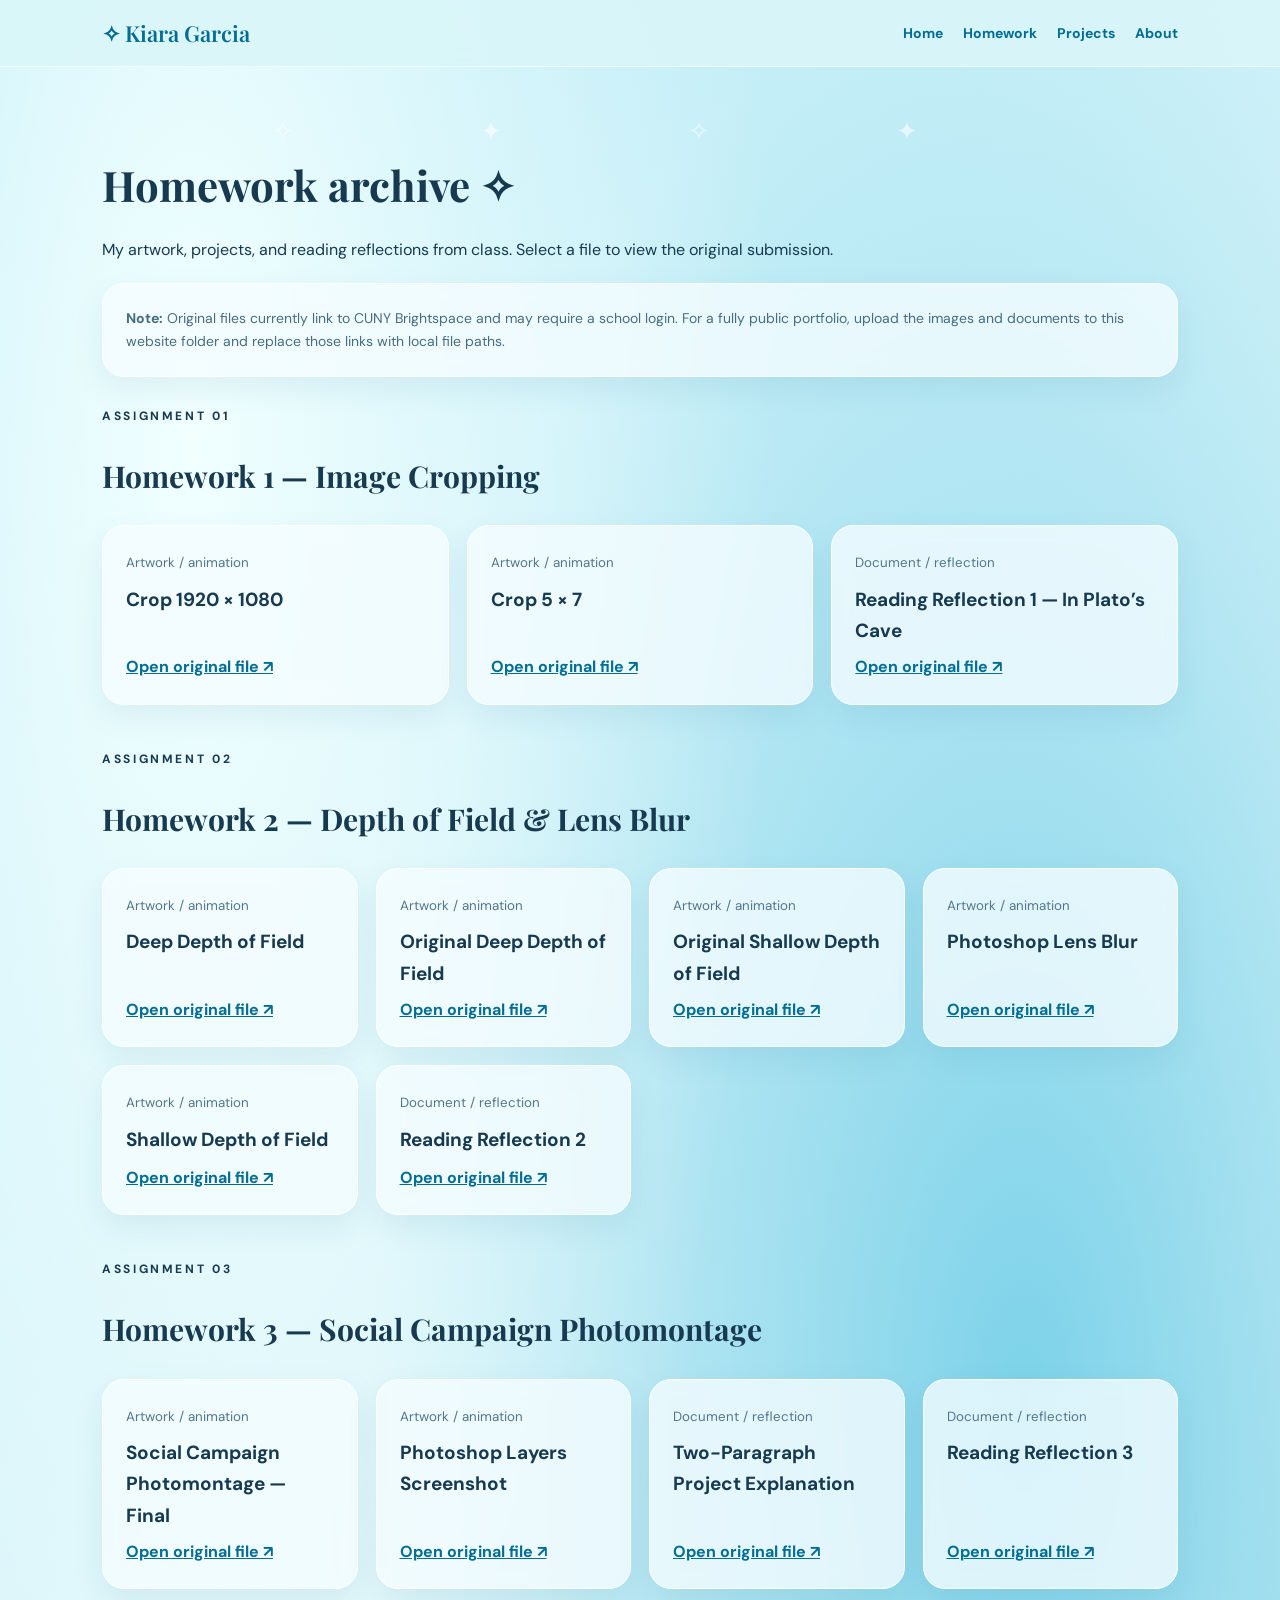
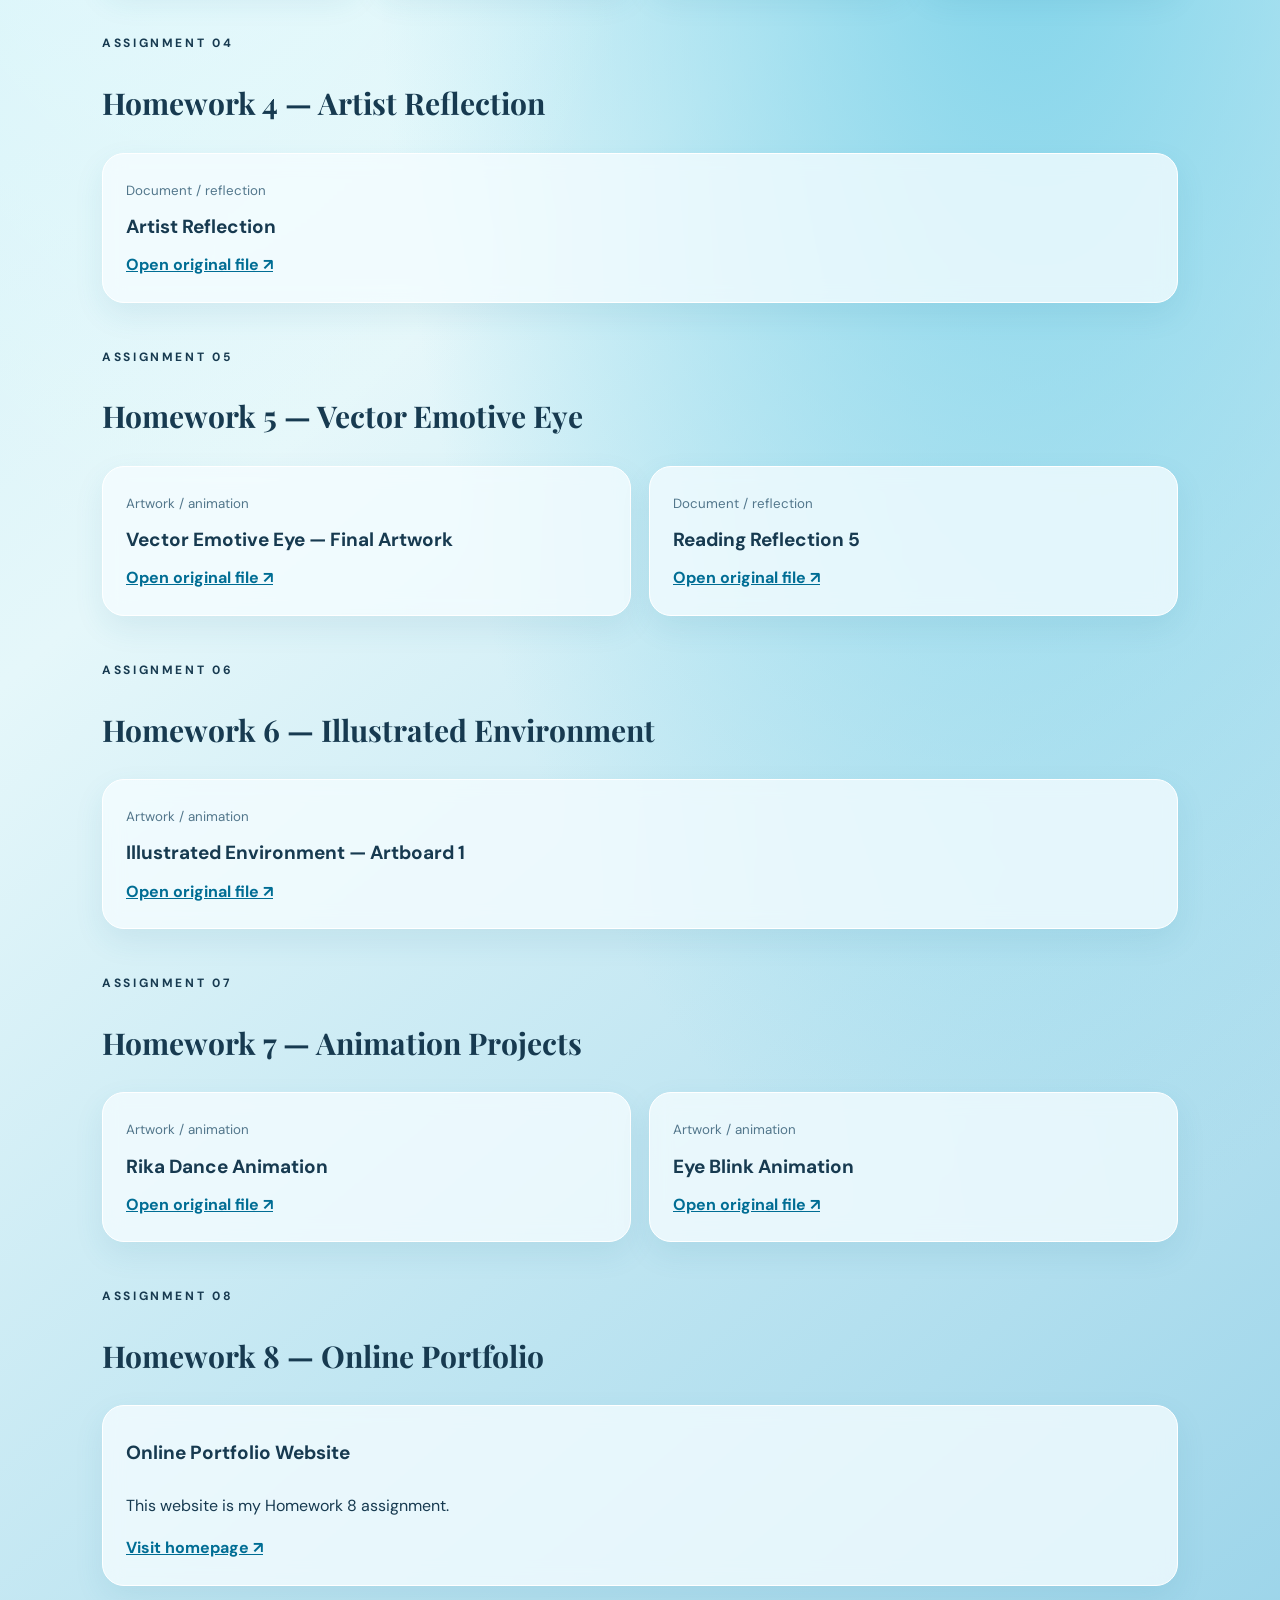
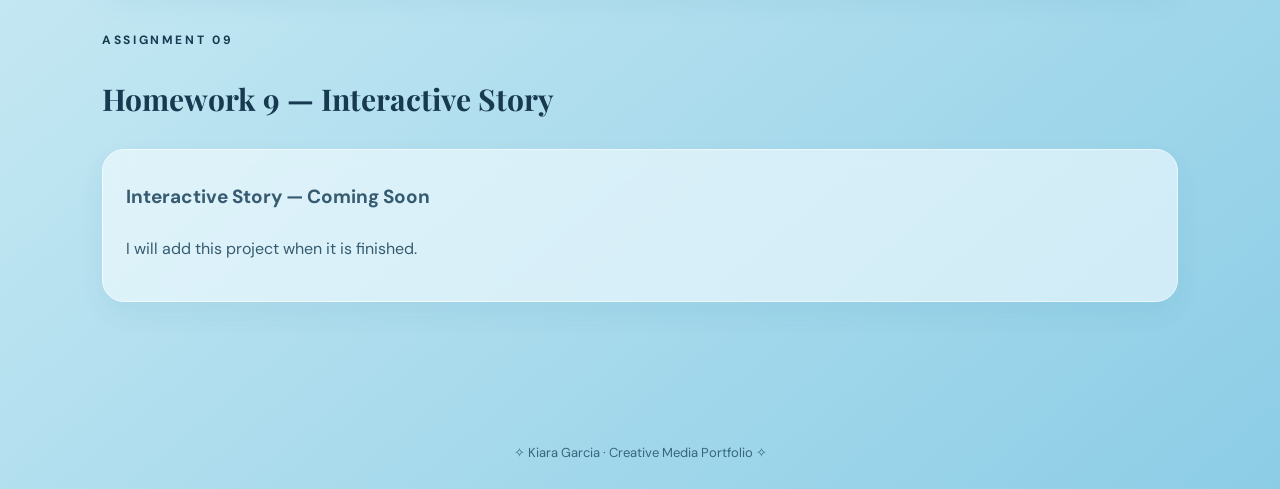
==== homework.html @ ff6ed23b "Add files via upload" ====
<!doctype html><html lang="en"><head><meta charset="utf-8"><meta name="viewport" content="width=device-width,initial-scale=1"><meta name="description" content="Kiara Garcia creative media portfolio"><title>Homework | Kiara Garcia</title><link rel="stylesheet" href="style.css"></head><body><header><nav class="nav" aria-label="Main navigation"><a class="brand" href="index.html">✧ Kiara Garcia</a><div class="navlinks"><a href="index.html">Home</a><a href="homework.html">Homework</a><a href="projects.html">Projects</a><a href="about.html">About</a></div></nav></header><main><h1 class="section-title">Homework archive ✧</h1><p class="intro">My artwork, projects, and reading reflections from class. Select a file to view the original submission.</p><div class="panel note"><strong>Note:</strong> Original files currently link to CUNY Brightspace and may require a school login. For a fully public portfolio, upload the images and documents to this website folder and replace those links with local file paths.</div><section class="homework" id="hw1"><div class="eyebrow">Assignment 01</div><h2>Homework 1 — Image Cropping</h2><div class="grid"><article class="file-card"><div><small>Artwork / animation</small><h3>Crop 1920 × 1080</h3></div><a href="https://brightspace.cuny.edu/d2l/common/viewFile.d2lfile/Database/ODI3NzUwNDQ/crop%201920x1080.jpg?ou=1317471" target="_blank" rel="noopener noreferrer">Open original file ↗</a></article><article class="file-card"><div><small>Artwork / animation</small><h3>Crop 5 × 7</h3></div><a href="https://brightspace.cuny.edu/d2l/common/viewFile.d2lfile/Database/ODI3NzUwNDU/crop%205x7.jpg?ou=1317471" target="_blank" rel="noopener noreferrer">Open original file ↗</a></article><article class="file-card"><div><small>Document / reflection</small><h3>Reading Reflection 1 — In Plato’s Cave</h3></div><a href="https://brightspace.cuny.edu/d2l/common/viewFile.d2lfile/Database/ODI3NzU4NDE/Kiara%20Garcia%20-%20In%20platos%20cave%20refelction.%20.docx?ou=1317471" target="_blank" rel="noopener noreferrer">Open original file ↗</a></article></div></section><section class="homework" id="hw2"><div class="eyebrow">Assignment 02</div><h2>Homework 2 — Depth of Field &amp; Lens Blur</h2><div class="grid"><article class="file-card"><div><small>Artwork / animation</small><h3>Deep Depth of Field</h3></div><a href="https://brightspace.cuny.edu/d2l/common/viewFile.d2lfile/Database/ODI5NDA4NjY/deep-depth-of-field.jpg?ou=1317471" target="_blank" rel="noopener noreferrer">Open original file ↗</a></article><article class="file-card"><div><small>Artwork / animation</small><h3>Original Deep Depth of Field</h3></div><a href="https://brightspace.cuny.edu/d2l/common/viewFile.d2lfile/Database/ODI5NDA4Njc/original-deep-depth-of-field.jpg?ou=1317471" target="_blank" rel="noopener noreferrer">Open original file ↗</a></article><article class="file-card"><div><small>Artwork / animation</small><h3>Original Shallow Depth of Field</h3></div><a href="https://brightspace.cuny.edu/d2l/common/viewFile.d2lfile/Database/ODI5NDA4Njg/original-shallow-depth-of-field.jpg?ou=1317471" target="_blank" rel="noopener noreferrer">Open original file ↗</a></article><article class="file-card"><div><small>Artwork / animation</small><h3>Photoshop Lens Blur</h3></div><a href="https://brightspace.cuny.edu/d2l/common/viewFile.d2lfile/Database/ODI5NDA4Njk/photoshop_lens_blur.jpg?ou=1317471" target="_blank" rel="noopener noreferrer">Open original file ↗</a></article><article class="file-card"><div><small>Artwork / animation</small><h3>Shallow Depth of Field</h3></div><a href="https://brightspace.cuny.edu/d2l/common/viewFile.d2lfile/Database/ODI5NDA4NzA/shallow-dpeth-of-field%20.jpg?ou=1317471" target="_blank" rel="noopener noreferrer">Open original file ↗</a></article><article class="file-card"><div><small>Document / reflection</small><h3>Reading Reflection 2</h3></div><a href="https://brightspace.cuny.edu/d2l/common/viewFile.d2lfile/Database/ODM2MDQ4MTQ/Kiara%20Garcia%20-%20reading%20reflection%202.docx?ou=1317471" target="_blank" rel="noopener noreferrer">Open original file ↗</a></article></div></section><section class="homework" id="hw3"><div class="eyebrow">Assignment 03</div><h2>Homework 3 — Social Campaign Photomontage</h2><div class="grid"><article class="file-card"><div><small>Artwork / animation</small><h3>Social Campaign Photomontage — Final</h3></div><a href="https://brightspace.cuny.edu/d2l/common/viewFile.d2lfile/Database/ODM4Nzk4NDA/Social%20campaign%20photomontage%20final.jpg?ou=1317471" target="_blank" rel="noopener noreferrer">Open original file ↗</a></article><article class="file-card"><div><small>Artwork / animation</small><h3>Photoshop Layers Screenshot</h3></div><a href="https://brightspace.cuny.edu/d2l/common/viewFile.d2lfile/Database/ODM4Nzk4NDE/layers%20screenshot.png?ou=1317471" target="_blank" rel="noopener noreferrer">Open original file ↗</a></article><article class="file-card"><div><small>Document / reflection</small><h3>Two-Paragraph Project Explanation</h3></div><a href="https://brightspace.cuny.edu/d2l/common/viewFile.d2lfile/Database/ODM4Nzk4NDI/2%20paragraph%20explanation.docx?ou=1317471" target="_blank" rel="noopener noreferrer">Open original file ↗</a></article><article class="file-card"><div><small>Document / reflection</small><h3>Reading Reflection 3</h3></div><a href="https://brightspace.cuny.edu/d2l/common/viewFile.d2lfile/Database/ODQzNjU5ODM/Kiara%20Garcia%20-%20reading%20reflection%203.docx?ou=1317471" target="_blank" rel="noopener noreferrer">Open original file ↗</a></article></div></section><section class="homework" id="hw4"><div class="eyebrow">Assignment 04</div><h2>Homework 4 — Artist Reflection</h2><div class="grid"><article class="file-card"><div><small>Document / reflection</small><h3>Artist Reflection</h3></div><a href="https://brightspace.cuny.edu/d2l/common/viewFile.d2lfile/Database/ODUyNDY3NDk/Kiara%20Garcia%20-%20artist%20reflection.docx?ou=1317471" target="_blank" rel="noopener noreferrer">Open original file ↗</a></article></div></section><section class="homework" id="hw5"><div class="eyebrow">Assignment 05</div><h2>Homework 5 — Vector Emotive Eye</h2><div class="grid"><article class="file-card"><div><small>Artwork / animation</small><h3>Vector Emotive Eye — Final Artwork</h3></div><a href="https://brightspace.cuny.edu/d2l/common/viewFile.d2lfile/Database/ODQzNjU4MDg/Kiara_Garcia_emotive_eye.png?ou=1317471" target="_blank" rel="noopener noreferrer">Open original file ↗</a></article><article class="file-card"><div><small>Document / reflection</small><h3>Reading Reflection 5</h3></div><a href="https://brightspace.cuny.edu/d2l/common/viewFile.d2lfile/Database/ODYzMzk2MzA/Kiara%20Garcia%20-%20reflection%205.docx?ou=1317471" target="_blank" rel="noopener noreferrer">Open original file ↗</a></article></div></section><section class="homework" id="hw6"><div class="eyebrow">Assignment 06</div><h2>Homework 6 — Illustrated Environment</h2><div class="grid"><article class="file-card"><div><small>Artwork / animation</small><h3>Illustrated Environment — Artboard 1</h3></div><a href="https://brightspace.cuny.edu/d2l/common/viewFile.d2lfile/Database/ODQ3OTg4Nzc/Artboard%201.png?ou=1317471" target="_blank" rel="noopener noreferrer">Open original file ↗</a></article></div></section><section class="homework" id="hw7"><div class="eyebrow">Assignment 07</div><h2>Homework 7 — Animation Projects</h2><div class="grid"><article class="file-card"><div><small>Artwork / animation</small><h3>Rika Dance Animation</h3></div><a href="https://brightspace.cuny.edu/d2l/common/viewFile.d2lfile/Database/ODU4NzcxMTU/rika-dance.gif?ou=1317471" target="_blank" rel="noopener noreferrer">Open original file ↗</a></article><article class="file-card"><div><small>Artwork / animation</small><h3>Eye Blink Animation</h3></div><a href="https://brightspace.cuny.edu/d2l/common/viewFile.d2lfile/Database/ODU4NzcxMTY/eye_blink_animation.gif?ou=1317471" target="_blank" rel="noopener noreferrer">Open original file ↗</a></article></div></section><section class="homework" id="hw8"><div class="eyebrow">Assignment 08</div><h2>Homework 8 — Online Portfolio</h2><div class="grid"><article class="file-card"><h3>Online Portfolio Website</h3><p>This website is my Homework 8 assignment.</p><a href="index.html">Visit homepage ↗</a></article></div></section><section class="homework" id="hw9"><div class="eyebrow">Assignment 09</div><h2>Homework 9 — Interactive Story</h2><div class="grid"><article class="file-card coming"><h3>Interactive Story — Coming Soon</h3><p>I will add this project when it is finished.</p></article></div></section></main><footer class="footer">✧ Kiara Garcia · Creative Media Portfolio ✧</footer></body></html>
---- style.css ----
@import url('https://fonts.googleapis.com/css2?family=DM+Sans:wght@400;500;600;700&family=Playfair+Display:wght@400;600&display=swap');
:root{--ink:#173a50;--blue:#008fbd;--pale:#d9f5fa;--glass:rgba(245,253,255,.78)}*{box-sizing:border-box}html{scroll-behavior:smooth}body{margin:0;color:var(--ink);font-family:'DM Sans',Arial,sans-serif;font-size:16px;line-height:1.65;background:radial-gradient(ellipse at 15% 12%,#f1ffff 0,transparent 38%),radial-gradient(ellipse at 80% 38%,#7cd2e9 0,transparent 45%),linear-gradient(140deg,#b5eaf6,#e5f7fa 48%,#8ccde6);min-height:100vh}body:before{content:'✧       ✦           ✧         ✦';position:fixed;inset:110px 0 auto;text-align:center;letter-spacing:7vw;color:#fff9;font-size:26px;pointer-events:none}a{color:#006d94}header{position:sticky;top:0;z-index:5;background:#d9f6f9e8;backdrop-filter:blur(16px);border-bottom:1px solid #ffffff9e}.nav{max-width:1120px;margin:auto;display:flex;align-items:center;justify-content:space-between;gap:20px;padding:15px 22px}.brand{font-family:'Playfair Display',Georgia,serif;font-size:22px;text-decoration:none;font-weight:600}.navlinks{display:flex;gap:20px;flex-wrap:wrap}.navlinks a{text-decoration:none;font-weight:700;font-size:14px}.navlinks a:hover{text-decoration:underline}main{max-width:1120px;margin:0 auto;padding:36px 22px 70px}.hero{min-height:430px;border-radius:30px;display:flex;align-items:center;overflow:hidden;background:linear-gradient(90deg,#083a55c9 0%,#0a678d70 52%,#0497be1a 100%),url('assets/dreamy-reference.jpeg') center 43%/cover;box-shadow:0 18px 50px #226b8d35;color:white;padding:55px}.hero h1{font-family:'Playfair Display',Georgia,serif;font-size:clamp(40px,6vw,72px);line-height:1.1;margin:8px 0 16px}.hero p{max-width:470px;font-size:18px}.eyebrow{letter-spacing:.22em;text-transform:uppercase;font-size:12px;font-weight:700}.button{display:inline-block;padding:11px 22px;background:#e9fbff;color:#075375;border-radius:999px;text-decoration:none;font-weight:700}.section-title{font-family:'Playfair Display',Georgia,serif;font-size:clamp(28px,4vw,42px);margin:48px 0 12px}.intro{max-width:750px}.grid{display:grid;grid-template-columns:repeat(auto-fit,minmax(235px,1fr));gap:18px;margin-top:24px}.tile,.panel,.file-card{border:1px solid #fff;background:var(--glass);backdrop-filter:blur(10px);border-radius:22px;padding:23px;box-shadow:0 12px 30px #1c719018}.tile{text-decoration:none;color:var(--ink);transition:transform .2s}.tile:hover{transform:translateY(-4px)}.tile h3,.file-card h3{margin:8px 0;font-size:19px}.tile span{font-size:12px;text-transform:uppercase;letter-spacing:.14em;color:#007ba5}.panel{margin-top:20px}.file-card{display:flex;flex-direction:column;justify-content:space-between;min-height:150px}.file-card a{font-weight:700}.file-card small{color:#52768b}.homework{margin:30px 0 45px;scroll-margin-top:95px}.homework h2{font-family:'Playfair Display',Georgia,serif;font-size:30px;margin-bottom:0}.note{font-size:14px;color:#466d80}.footer{text-align:center;padding:25px;font-size:13px;color:#37667a}.coming{opacity:.8} @media(max-width:600px){.nav{align-items:flex-start;flex-direction:column;gap:6px}.navlinks{gap:13px}.hero{min-height:350px;padding:28px}.hero p{font-size:15px}}
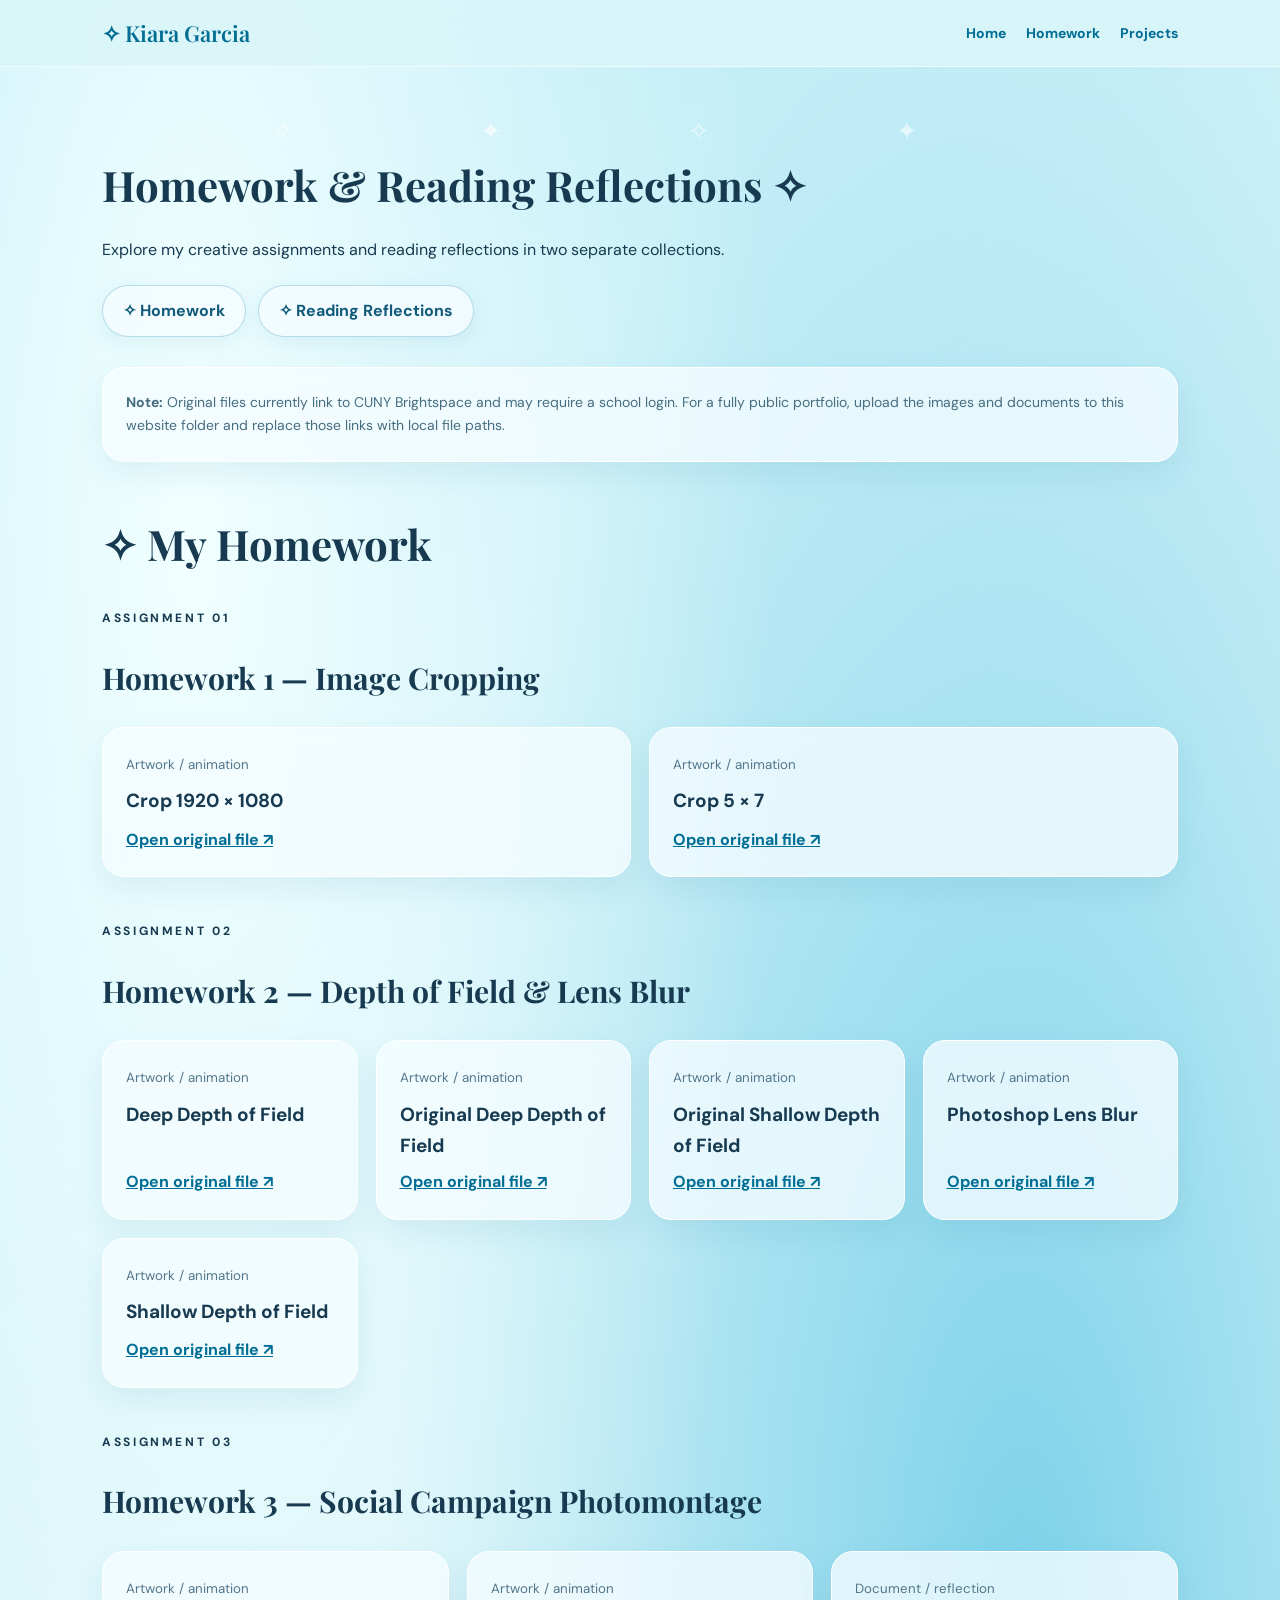
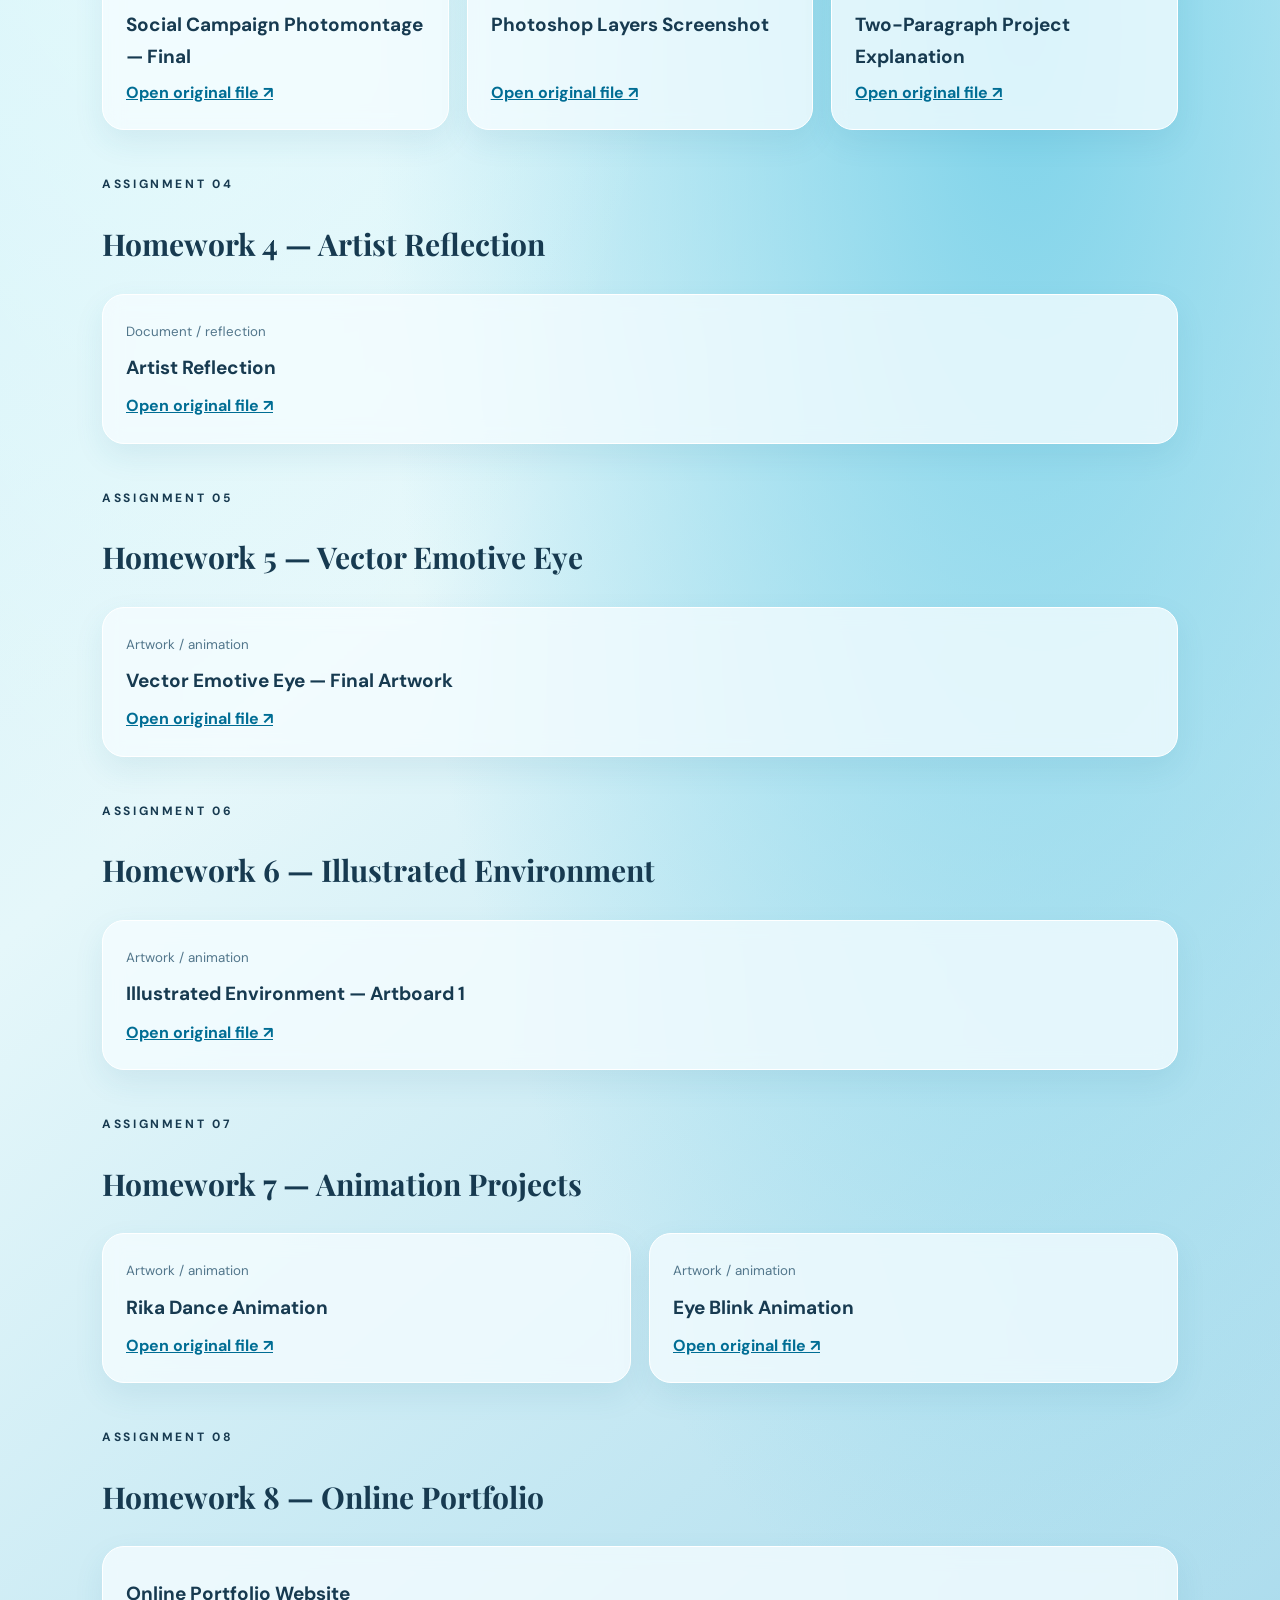
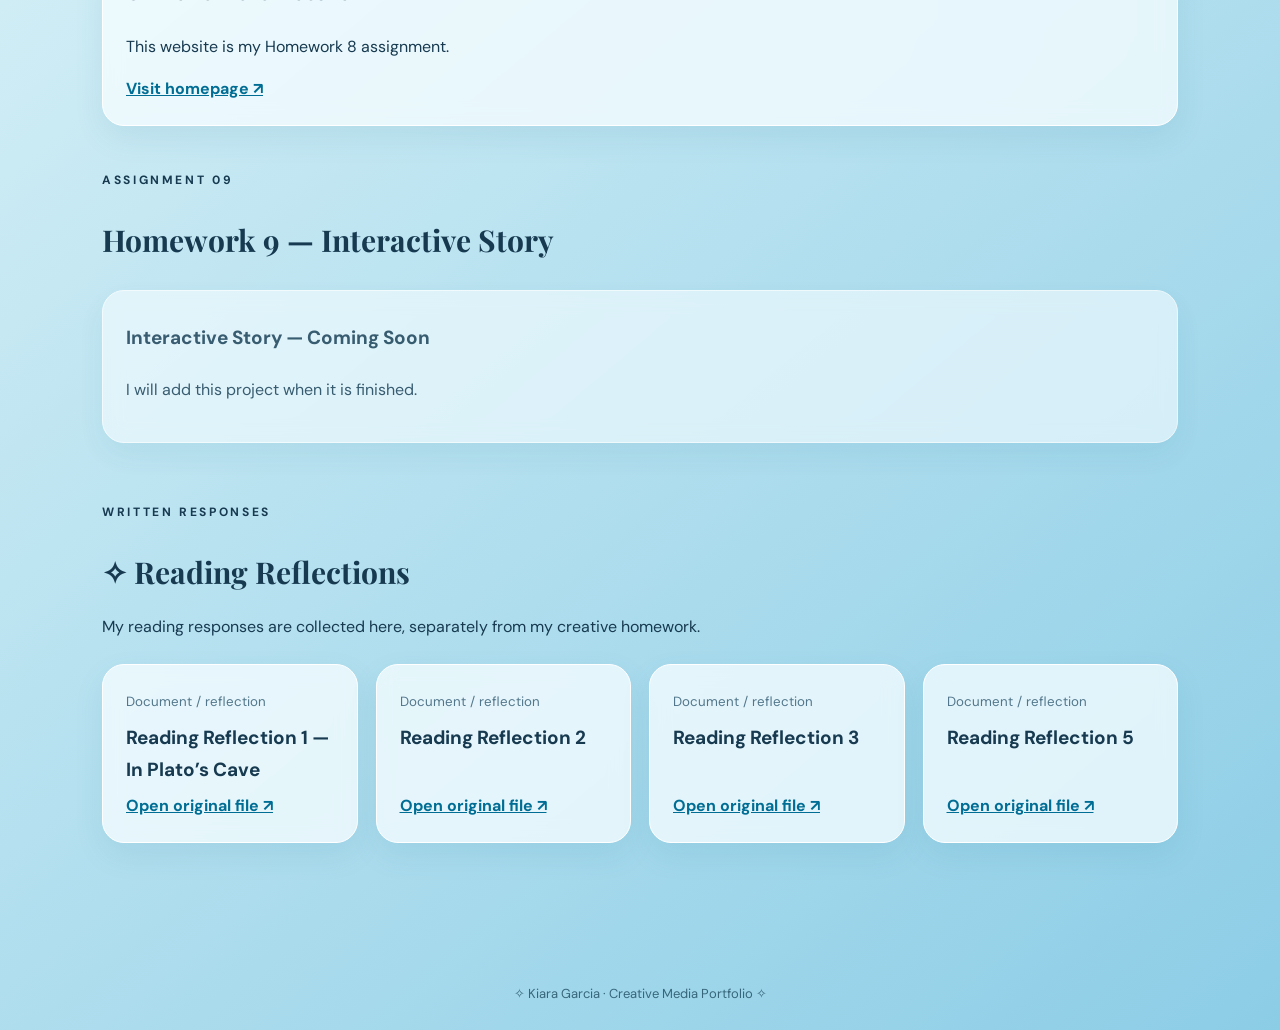
==== commit 3b9681d8: "Add files via upload" ====
--- a/homework.html
+++ b/homework.html
@@ -1 +1,2 @@
-<!doctype html><html lang="en"><head><meta charset="utf-8"><meta name="viewport" content="width=device-width,initial-scale=1"><meta name="description" content="Kiara Garcia creative media portfolio"><title>Homework | Kiara Garcia</title><link rel="stylesheet" href="style.css"></head><body><header><nav class="nav" aria-label="Main navigation"><a class="brand" href="index.html">✧ Kiara Garcia</a><div class="navlinks"><a href="index.html">Home</a><a href="homework.html">Homework</a><a href="projects.html">Projects</a><a href="about.html">About</a></div></nav></header><main><h1 class="section-title">Homework archive ✧</h1><p class="intro">My artwork, projects, and reading reflections from class. Select a file to view the original submission.</p><div class="panel note"><strong>Note:</strong> Original files currently link to CUNY Brightspace and may require a school login. For a fully public portfolio, upload the images and documents to this website folder and replace those links with local file paths.</div><section class="homework" id="hw1"><div class="eyebrow">Assignment 01</div><h2>Homework 1 — Image Cropping</h2><div class="grid"><article class="file-card"><div><small>Artwork / animation</small><h3>Crop 1920 × 1080</h3></div><a href="https://brightspace.cuny.edu/d2l/common/viewFile.d2lfile/Database/ODI3NzUwNDQ/crop%201920x1080.jpg?ou=1317471" target="_blank" rel="noopener noreferrer">Open original file ↗</a></article><article class="file-card"><div><small>Artwork / animation</small><h3>Crop 5 × 7</h3></div><a href="https://brightspace.cuny.edu/d2l/common/viewFile.d2lfile/Database/ODI3NzUwNDU/crop%205x7.jpg?ou=1317471" target="_blank" rel="noopener noreferrer">Open original file ↗</a></article><article class="file-card"><div><small>Document / reflection</small><h3>Reading Reflection 1 — In Plato’s Cave</h3></div><a href="https://brightspace.cuny.edu/d2l/common/viewFile.d2lfile/Database/ODI3NzU4NDE/Kiara%20Garcia%20-%20In%20platos%20cave%20refelction.%20.docx?ou=1317471" target="_blank" rel="noopener noreferrer">Open original file ↗</a></article></div></section><section class="homework" id="hw2"><div class="eyebrow">Assignment 02</div><h2>Homework 2 — Depth of Field &amp; Lens Blur</h2><div class="grid"><article class="file-card"><div><small>Artwork / animation</small><h3>Deep Depth of Field</h3></div><a href="https://brightspace.cuny.edu/d2l/common/viewFile.d2lfile/Database/ODI5NDA4NjY/deep-depth-of-field.jpg?ou=1317471" target="_blank" rel="noopener noreferrer">Open original file ↗</a></article><article class="file-card"><div><small>Artwork / animation</small><h3>Original Deep Depth of Field</h3></div><a href="https://brightspace.cuny.edu/d2l/common/viewFile.d2lfile/Database/ODI5NDA4Njc/original-deep-depth-of-field.jpg?ou=1317471" target="_blank" rel="noopener noreferrer">Open original file ↗</a></article><article class="file-card"><div><small>Artwork / animation</small><h3>Original Shallow Depth of Field</h3></div><a href="https://brightspace.cuny.edu/d2l/common/viewFile.d2lfile/Database/ODI5NDA4Njg/original-shallow-depth-of-field.jpg?ou=1317471" target="_blank" rel="noopener noreferrer">Open original file ↗</a></article><article class="file-card"><div><small>Artwork / animation</small><h3>Photoshop Lens Blur</h3></div><a href="https://brightspace.cuny.edu/d2l/common/viewFile.d2lfile/Database/ODI5NDA4Njk/photoshop_lens_blur.jpg?ou=1317471" target="_blank" rel="noopener noreferrer">Open original file ↗</a></article><article class="file-card"><div><small>Artwork / animation</small><h3>Shallow Depth of Field</h3></div><a href="https://brightspace.cuny.edu/d2l/common/viewFile.d2lfile/Database/ODI5NDA4NzA/shallow-dpeth-of-field%20.jpg?ou=1317471" target="_blank" rel="noopener noreferrer">Open original file ↗</a></article><article class="file-card"><div><small>Document / reflection</small><h3>Reading Reflection 2</h3></div><a href="https://brightspace.cuny.edu/d2l/common/viewFile.d2lfile/Database/ODM2MDQ4MTQ/Kiara%20Garcia%20-%20reading%20reflection%202.docx?ou=1317471" target="_blank" rel="noopener noreferrer">Open original file ↗</a></article></div></section><section class="homework" id="hw3"><div class="eyebrow">Assignment 03</div><h2>Homework 3 — Social Campaign Photomontage</h2><div class="grid"><article class="file-card"><div><small>Artwork / animation</small><h3>Social Campaign Photomontage — Final</h3></div><a href="https://brightspace.cuny.edu/d2l/common/viewFile.d2lfile/Database/ODM4Nzk4NDA/Social%20campaign%20photomontage%20final.jpg?ou=1317471" target="_blank" rel="noopener noreferrer">Open original file ↗</a></article><article class="file-card"><div><small>Artwork / animation</small><h3>Photoshop Layers Screenshot</h3></div><a href="https://brightspace.cuny.edu/d2l/common/viewFile.d2lfile/Database/ODM4Nzk4NDE/layers%20screenshot.png?ou=1317471" target="_blank" rel="noopener noreferrer">Open original file ↗</a></article><article class="file-card"><div><small>Document / reflection</small><h3>Two-Paragraph Project Explanation</h3></div><a href="https://brightspace.cuny.edu/d2l/common/viewFile.d2lfile/Database/ODM4Nzk4NDI/2%20paragraph%20explanation.docx?ou=1317471" target="_blank" rel="noopener noreferrer">Open original file ↗</a></article><article class="file-card"><div><small>Document / reflection</small><h3>Reading Reflection 3</h3></div><a href="https://brightspace.cuny.edu/d2l/common/viewFile.d2lfile/Database/ODQzNjU5ODM/Kiara%20Garcia%20-%20reading%20reflection%203.docx?ou=1317471" target="_blank" rel="noopener noreferrer">Open original file ↗</a></article></div></section><section class="homework" id="hw4"><div class="eyebrow">Assignment 04</div><h2>Homework 4 — Artist Reflection</h2><div class="grid"><article class="file-card"><div><small>Document / reflection</small><h3>Artist Reflection</h3></div><a href="https://brightspace.cuny.edu/d2l/common/viewFile.d2lfile/Database/ODUyNDY3NDk/Kiara%20Garcia%20-%20artist%20reflection.docx?ou=1317471" target="_blank" rel="noopener noreferrer">Open original file ↗</a></article></div></section><section class="homework" id="hw5"><div class="eyebrow">Assignment 05</div><h2>Homework 5 — Vector Emotive Eye</h2><div class="grid"><article class="file-card"><div><small>Artwork / animation</small><h3>Vector Emotive Eye — Final Artwork</h3></div><a href="https://brightspace.cuny.edu/d2l/common/viewFile.d2lfile/Database/ODQzNjU4MDg/Kiara_Garcia_emotive_eye.png?ou=1317471" target="_blank" rel="noopener noreferrer">Open original file ↗</a></article><article class="file-card"><div><small>Document / reflection</small><h3>Reading Reflection 5</h3></div><a href="https://brightspace.cuny.edu/d2l/common/viewFile.d2lfile/Database/ODYzMzk2MzA/Kiara%20Garcia%20-%20reflection%205.docx?ou=1317471" target="_blank" rel="noopener noreferrer">Open original file ↗</a></article></div></section><section class="homework" id="hw6"><div class="eyebrow">Assignment 06</div><h2>Homework 6 — Illustrated Environment</h2><div class="grid"><article class="file-card"><div><small>Artwork / animation</small><h3>Illustrated Environment — Artboard 1</h3></div><a href="https://brightspace.cuny.edu/d2l/common/viewFile.d2lfile/Database/ODQ3OTg4Nzc/Artboard%201.png?ou=1317471" target="_blank" rel="noopener noreferrer">Open original file ↗</a></article></div></section><section class="homework" id="hw7"><div class="eyebrow">Assignment 07</div><h2>Homework 7 — Animation Projects</h2><div class="grid"><article class="file-card"><div><small>Artwork / animation</small><h3>Rika Dance Animation</h3></div><a href="https://brightspace.cuny.edu/d2l/common/viewFile.d2lfile/Database/ODU4NzcxMTU/rika-dance.gif?ou=1317471" target="_blank" rel="noopener noreferrer">Open original file ↗</a></article><article class="file-card"><div><small>Artwork / animation</small><h3>Eye Blink Animation</h3></div><a href="https://brightspace.cuny.edu/d2l/common/viewFile.d2lfile/Database/ODU4NzcxMTY/eye_blink_animation.gif?ou=1317471" target="_blank" rel="noopener noreferrer">Open original file ↗</a></article></div></section><section class="homework" id="hw8"><div class="eyebrow">Assignment 08</div><h2>Homework 8 — Online Portfolio</h2><div class="grid"><article class="file-card"><h3>Online Portfolio Website</h3><p>This website is my Homework 8 assignment.</p><a href="index.html">Visit homepage ↗</a></article></div></section><section class="homework" id="hw9"><div class="eyebrow">Assignment 09</div><h2>Homework 9 — Interactive Story</h2><div class="grid"><article class="file-card coming"><h3>Interactive Story — Coming Soon</h3><p>I will add this project when it is finished.</p></article></div></section></main><footer class="footer">✧ Kiara Garcia · Creative Media Portfolio ✧</footer></body></html>+<!DOCTYPE html>
+<html lang="en"><head><meta charset="utf-8"/><meta content="width=device-width,initial-scale=1" name="viewport"/><meta content="Kiara Garcia creative media portfolio" name="description"/><title>Homework | Kiara Garcia</title><link href="style.css" rel="stylesheet"/></head><body><header><nav aria-label="Main navigation" class="nav"><a class="brand" href="index.html">✧ Kiara Garcia</a><div class="navlinks"><a href="index.html">Home</a><a href="homework.html">Homework</a><a href="projects.html">Projects</a></div></nav></header><main><h1 class="section-title">Homework &amp; Reading Reflections ✧</h1><p class="intro">Explore my creative assignments and reading reflections in two separate collections.</p><div class="archive-tabs"><a href="#homework-section">✧ Homework</a><a href="#reading-reflections">✧ Reading Reflections</a></div><div class="panel note"><strong>Note:</strong> Original files currently link to CUNY Brightspace and may require a school login. For a fully public portfolio, upload the images and documents to this website folder and replace those links with local file paths.</div><h2 class="section-title" id="homework-section">✧ My Homework</h2><section class="homework" id="hw1"><div class="eyebrow">Assignment 01</div><h2>Homework 1 — Image Cropping</h2><div class="grid"><article class="file-card"><div><small>Artwork / animation</small><h3>Crop 1920 × 1080</h3></div><a href="https://brightspace.cuny.edu/d2l/common/viewFile.d2lfile/Database/ODI3NzUwNDQ/crop%201920x1080.jpg?ou=1317471" rel="noopener noreferrer" target="_blank">Open original file ↗</a></article><article class="file-card"><div><small>Artwork / animation</small><h3>Crop 5 × 7</h3></div><a href="https://brightspace.cuny.edu/d2l/common/viewFile.d2lfile/Database/ODI3NzUwNDU/crop%205x7.jpg?ou=1317471" rel="noopener noreferrer" target="_blank">Open original file ↗</a></article></div></section><section class="homework" id="hw2"><div class="eyebrow">Assignment 02</div><h2>Homework 2 — Depth of Field &amp; Lens Blur</h2><div class="grid"><article class="file-card"><div><small>Artwork / animation</small><h3>Deep Depth of Field</h3></div><a href="https://brightspace.cuny.edu/d2l/common/viewFile.d2lfile/Database/ODI5NDA4NjY/deep-depth-of-field.jpg?ou=1317471" rel="noopener noreferrer" target="_blank">Open original file ↗</a></article><article class="file-card"><div><small>Artwork / animation</small><h3>Original Deep Depth of Field</h3></div><a href="https://brightspace.cuny.edu/d2l/common/viewFile.d2lfile/Database/ODI5NDA4Njc/original-deep-depth-of-field.jpg?ou=1317471" rel="noopener noreferrer" target="_blank">Open original file ↗</a></article><article class="file-card"><div><small>Artwork / animation</small><h3>Original Shallow Depth of Field</h3></div><a href="https://brightspace.cuny.edu/d2l/common/viewFile.d2lfile/Database/ODI5NDA4Njg/original-shallow-depth-of-field.jpg?ou=1317471" rel="noopener noreferrer" target="_blank">Open original file ↗</a></article><article class="file-card"><div><small>Artwork / animation</small><h3>Photoshop Lens Blur</h3></div><a href="https://brightspace.cuny.edu/d2l/common/viewFile.d2lfile/Database/ODI5NDA4Njk/photoshop_lens_blur.jpg?ou=1317471" rel="noopener noreferrer" target="_blank">Open original file ↗</a></article><article class="file-card"><div><small>Artwork / animation</small><h3>Shallow Depth of Field</h3></div><a href="https://brightspace.cuny.edu/d2l/common/viewFile.d2lfile/Database/ODI5NDA4NzA/shallow-dpeth-of-field%20.jpg?ou=1317471" rel="noopener noreferrer" target="_blank">Open original file ↗</a></article></div></section><section class="homework" id="hw3"><div class="eyebrow">Assignment 03</div><h2>Homework 3 — Social Campaign Photomontage</h2><div class="grid"><article class="file-card"><div><small>Artwork / animation</small><h3>Social Campaign Photomontage — Final</h3></div><a href="https://brightspace.cuny.edu/d2l/common/viewFile.d2lfile/Database/ODM4Nzk4NDA/Social%20campaign%20photomontage%20final.jpg?ou=1317471" rel="noopener noreferrer" target="_blank">Open original file ↗</a></article><article class="file-card"><div><small>Artwork / animation</small><h3>Photoshop Layers Screenshot</h3></div><a href="https://brightspace.cuny.edu/d2l/common/viewFile.d2lfile/Database/ODM4Nzk4NDE/layers%20screenshot.png?ou=1317471" rel="noopener noreferrer" target="_blank">Open original file ↗</a></article><article class="file-card"><div><small>Document / reflection</small><h3>Two-Paragraph Project Explanation</h3></div><a href="https://brightspace.cuny.edu/d2l/common/viewFile.d2lfile/Database/ODM4Nzk4NDI/2%20paragraph%20explanation.docx?ou=1317471" rel="noopener noreferrer" target="_blank">Open original file ↗</a></article></div></section><section class="homework" id="hw4"><div class="eyebrow">Assignment 04</div><h2>Homework 4 — Artist Reflection</h2><div class="grid"><article class="file-card"><div><small>Document / reflection</small><h3>Artist Reflection</h3></div><a href="https://brightspace.cuny.edu/d2l/common/viewFile.d2lfile/Database/ODUyNDY3NDk/Kiara%20Garcia%20-%20artist%20reflection.docx?ou=1317471" rel="noopener noreferrer" target="_blank">Open original file ↗</a></article></div></section><section class="homework" id="hw5"><div class="eyebrow">Assignment 05</div><h2>Homework 5 — Vector Emotive Eye</h2><div class="grid"><article class="file-card"><div><small>Artwork / animation</small><h3>Vector Emotive Eye — Final Artwork</h3></div><a href="https://brightspace.cuny.edu/d2l/common/viewFile.d2lfile/Database/ODQzNjU4MDg/Kiara_Garcia_emotive_eye.png?ou=1317471" rel="noopener noreferrer" target="_blank">Open original file ↗</a></article></div></section><section class="homework" id="hw6"><div class="eyebrow">Assignment 06</div><h2>Homework 6 — Illustrated Environment</h2><div class="grid"><article class="file-card"><div><small>Artwork / animation</small><h3>Illustrated Environment — Artboard 1</h3></div><a href="https://brightspace.cuny.edu/d2l/common/viewFile.d2lfile/Database/ODQ3OTg4Nzc/Artboard%201.png?ou=1317471" rel="noopener noreferrer" target="_blank">Open original file ↗</a></article></div></section><section class="homework" id="hw7"><div class="eyebrow">Assignment 07</div><h2>Homework 7 — Animation Projects</h2><div class="grid"><article class="file-card"><div><small>Artwork / animation</small><h3>Rika Dance Animation</h3></div><a href="https://brightspace.cuny.edu/d2l/common/viewFile.d2lfile/Database/ODU4NzcxMTU/rika-dance.gif?ou=1317471" rel="noopener noreferrer" target="_blank">Open original file ↗</a></article><article class="file-card"><div><small>Artwork / animation</small><h3>Eye Blink Animation</h3></div><a href="https://brightspace.cuny.edu/d2l/common/viewFile.d2lfile/Database/ODU4NzcxMTY/eye_blink_animation.gif?ou=1317471" rel="noopener noreferrer" target="_blank">Open original file ↗</a></article></div></section><section class="homework" id="hw8"><div class="eyebrow">Assignment 08</div><h2>Homework 8 — Online Portfolio</h2><div class="grid"><article class="file-card"><h3>Online Portfolio Website</h3><p>This website is my Homework 8 assignment.</p><a href="index.html">Visit homepage ↗</a></article></div></section><section class="homework" id="hw9"><div class="eyebrow">Assignment 09</div><h2>Homework 9 — Interactive Story</h2><div class="grid"><article class="file-card coming"><h3>Interactive Story — Coming Soon</h3><p>I will add this project when it is finished.</p></article></div></section><section class="homework" id="reading-reflections"><div class="eyebrow">Written responses</div><h2>✧ Reading Reflections</h2><p>My reading responses are collected here, separately from my creative homework.</p><div class="grid"><article class="file-card"><div><small>Document / reflection</small><h3>Reading Reflection 1 — In Plato’s Cave</h3></div><a href="https://brightspace.cuny.edu/d2l/common/viewFile.d2lfile/Database/ODI3NzU4NDE/Kiara%20Garcia%20-%20In%20platos%20cave%20refelction.%20.docx?ou=1317471" rel="noopener noreferrer" target="_blank">Open original file ↗</a></article><article class="file-card"><div><small>Document / reflection</small><h3>Reading Reflection 2</h3></div><a href="https://brightspace.cuny.edu/d2l/common/viewFile.d2lfile/Database/ODM2MDQ4MTQ/Kiara%20Garcia%20-%20reading%20reflection%202.docx?ou=1317471" rel="noopener noreferrer" target="_blank">Open original file ↗</a></article><article class="file-card"><div><small>Document / reflection</small><h3>Reading Reflection 3</h3></div><a href="https://brightspace.cuny.edu/d2l/common/viewFile.d2lfile/Database/ODQzNjU5ODM/Kiara%20Garcia%20-%20reading%20reflection%203.docx?ou=1317471" rel="noopener noreferrer" target="_blank">Open original file ↗</a></article><article class="file-card"><div><small>Document / reflection</small><h3>Reading Reflection 5</h3></div><a href="https://brightspace.cuny.edu/d2l/common/viewFile.d2lfile/Database/ODYzMzk2MzA/Kiara%20Garcia%20-%20reflection%205.docx?ou=1317471" rel="noopener noreferrer" target="_blank">Open original file ↗</a></article></div></section></main><footer class="footer">✧ Kiara Garcia · Creative Media Portfolio ✧</footer></body></html>
--- a/style.css
+++ b/style.css
@@ -1,2 +1,12 @@
 @import url('https://fonts.googleapis.com/css2?family=DM+Sans:wght@400;500;600;700&family=Playfair+Display:wght@400;600&display=swap');
 :root{--ink:#173a50;--blue:#008fbd;--pale:#d9f5fa;--glass:rgba(245,253,255,.78)}*{box-sizing:border-box}html{scroll-behavior:smooth}body{margin:0;color:var(--ink);font-family:'DM Sans',Arial,sans-serif;font-size:16px;line-height:1.65;background:radial-gradient(ellipse at 15% 12%,#f1ffff 0,transparent 38%),radial-gradient(ellipse at 80% 38%,#7cd2e9 0,transparent 45%),linear-gradient(140deg,#b5eaf6,#e5f7fa 48%,#8ccde6);min-height:100vh}body:before{content:'✧       ✦           ✧         ✦';position:fixed;inset:110px 0 auto;text-align:center;letter-spacing:7vw;color:#fff9;font-size:26px;pointer-events:none}a{color:#006d94}header{position:sticky;top:0;z-index:5;background:#d9f6f9e8;backdrop-filter:blur(16px);border-bottom:1px solid #ffffff9e}.nav{max-width:1120px;margin:auto;display:flex;align-items:center;justify-content:space-between;gap:20px;padding:15px 22px}.brand{font-family:'Playfair Display',Georgia,serif;font-size:22px;text-decoration:none;font-weight:600}.navlinks{display:flex;gap:20px;flex-wrap:wrap}.navlinks a{text-decoration:none;font-weight:700;font-size:14px}.navlinks a:hover{text-decoration:underline}main{max-width:1120px;margin:0 auto;padding:36px 22px 70px}.hero{min-height:430px;border-radius:30px;display:flex;align-items:center;overflow:hidden;background:linear-gradient(90deg,#083a55c9 0%,#0a678d70 52%,#0497be1a 100%),url('assets/dreamy-reference.jpeg') center 43%/cover;box-shadow:0 18px 50px #226b8d35;color:white;padding:55px}.hero h1{font-family:'Playfair Display',Georgia,serif;font-size:clamp(40px,6vw,72px);line-height:1.1;margin:8px 0 16px}.hero p{max-width:470px;font-size:18px}.eyebrow{letter-spacing:.22em;text-transform:uppercase;font-size:12px;font-weight:700}.button{display:inline-block;padding:11px 22px;background:#e9fbff;color:#075375;border-radius:999px;text-decoration:none;font-weight:700}.section-title{font-family:'Playfair Display',Georgia,serif;font-size:clamp(28px,4vw,42px);margin:48px 0 12px}.intro{max-width:750px}.grid{display:grid;grid-template-columns:repeat(auto-fit,minmax(235px,1fr));gap:18px;margin-top:24px}.tile,.panel,.file-card{border:1px solid #fff;background:var(--glass);backdrop-filter:blur(10px);border-radius:22px;padding:23px;box-shadow:0 12px 30px #1c719018}.tile{text-decoration:none;color:var(--ink);transition:transform .2s}.tile:hover{transform:translateY(-4px)}.tile h3,.file-card h3{margin:8px 0;font-size:19px}.tile span{font-size:12px;text-transform:uppercase;letter-spacing:.14em;color:#007ba5}.panel{margin-top:20px}.file-card{display:flex;flex-direction:column;justify-content:space-between;min-height:150px}.file-card a{font-weight:700}.file-card small{color:#52768b}.homework{margin:30px 0 45px;scroll-margin-top:95px}.homework h2{font-family:'Playfair Display',Georgia,serif;font-size:30px;margin-bottom:0}.note{font-size:14px;color:#466d80}.footer{text-align:center;padding:25px;font-size:13px;color:#37667a}.coming{opacity:.8} @media(max-width:600px){.nav{align-items:flex-start;flex-direction:column;gap:6px}.navlinks{gap:13px}.hero{min-height:350px;padding:28px}.hero p{font-size:15px}}
+
+/* Original homepage content */
+.original-intro{display:grid;grid-template-columns:minmax(180px,300px) 1fr;align-items:start;gap:30px;margin-top:28px}.original-intro .selfie{width:100%;height:auto;border-radius:20px;box-shadow:0 12px 32px rgba(0,45,80,.18)}.original-intro p{line-height:1.85}.homework-link{display:inline-block;margin-top:10px;font-weight:700;color:#075c86}@media(max-width:720px){.original-intro{grid-template-columns:1fr}.original-intro .selfie{max-width:300px}}
+
+/* Separate homework and reading collections */
+.archive-tabs{display:flex;gap:12px;flex-wrap:wrap;margin:22px 0 30px}
+.archive-tabs a{display:inline-block;padding:12px 20px;border:1px solid rgba(69,159,192,.35);background:rgba(244,252,255,.82);border-radius:999px;color:#125a79;font-weight:700;text-decoration:none;box-shadow:0 6px 22px rgba(27,118,160,.09)}
+.archive-tabs a:hover{background:#d5f3ff}
+#reading-reflections{margin-top:60px;scroll-margin-top:100px}
+#homework-section{scroll-margin-top:100px}
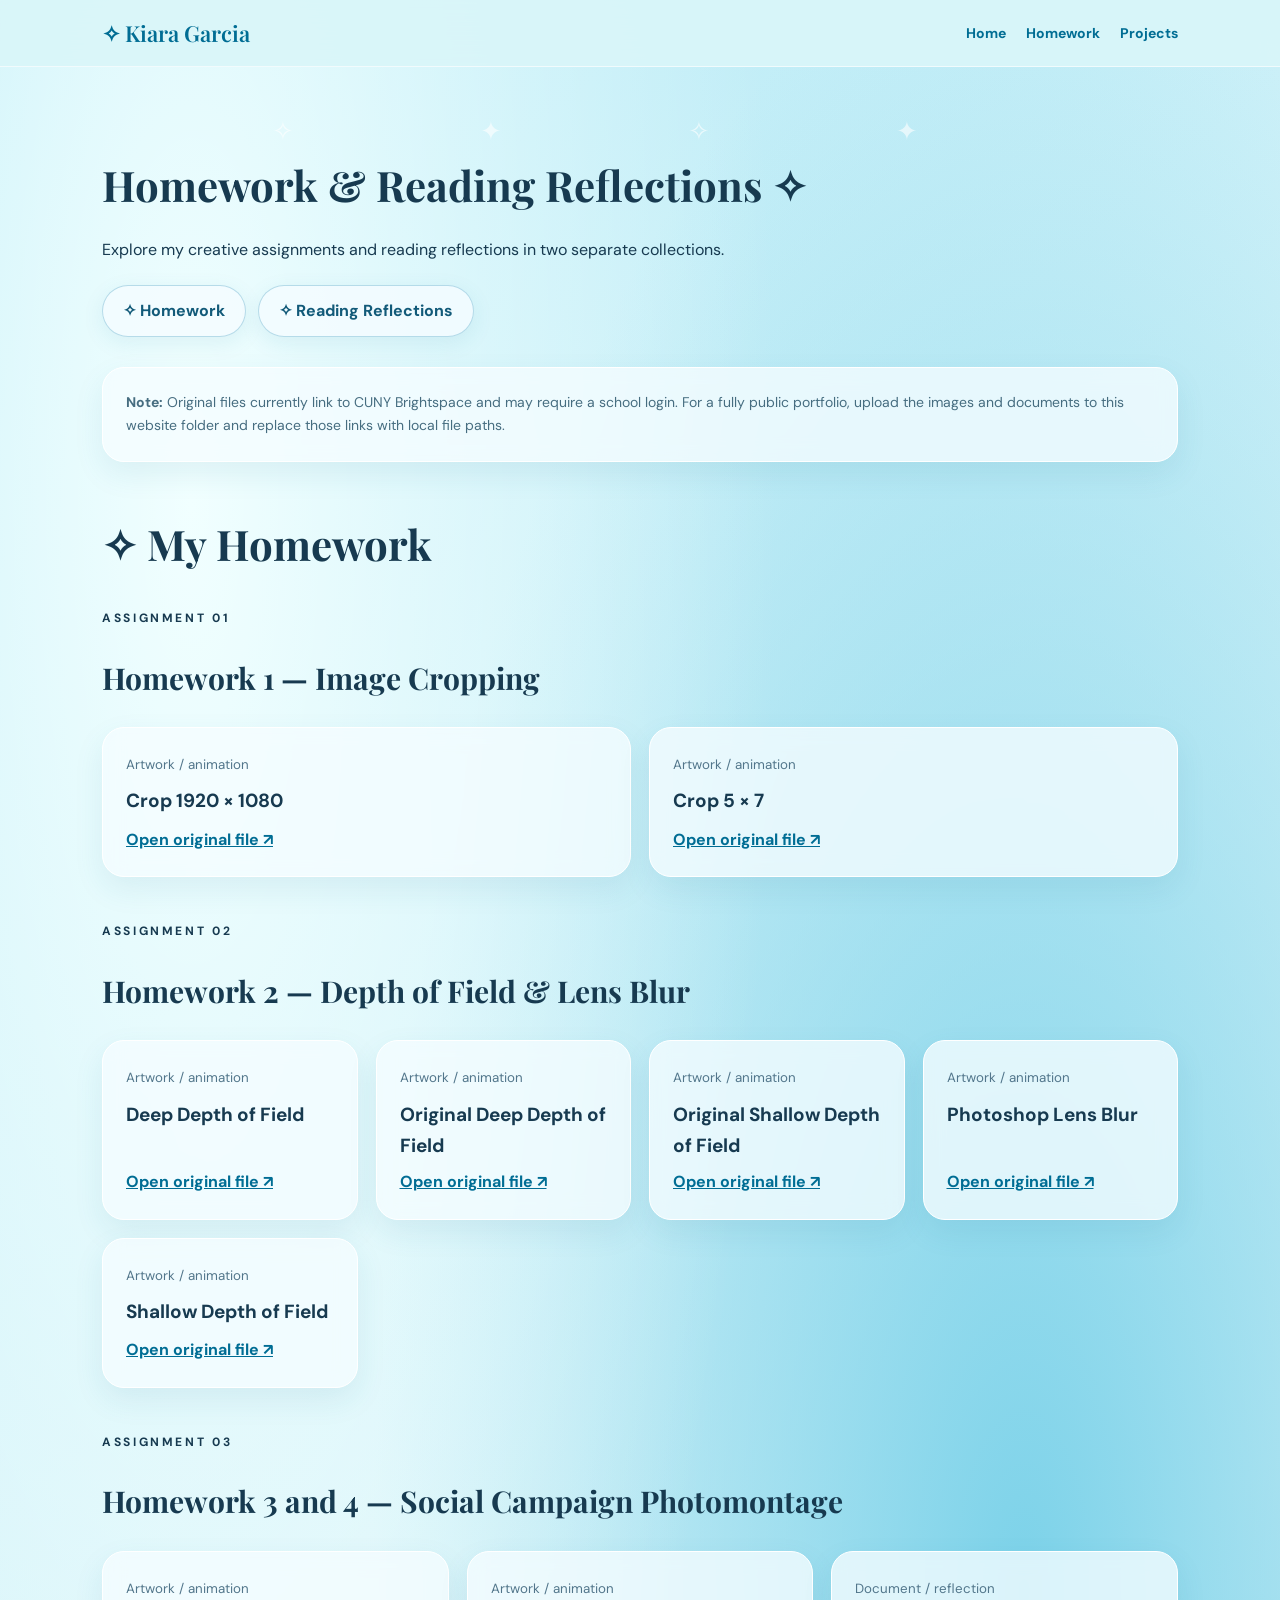
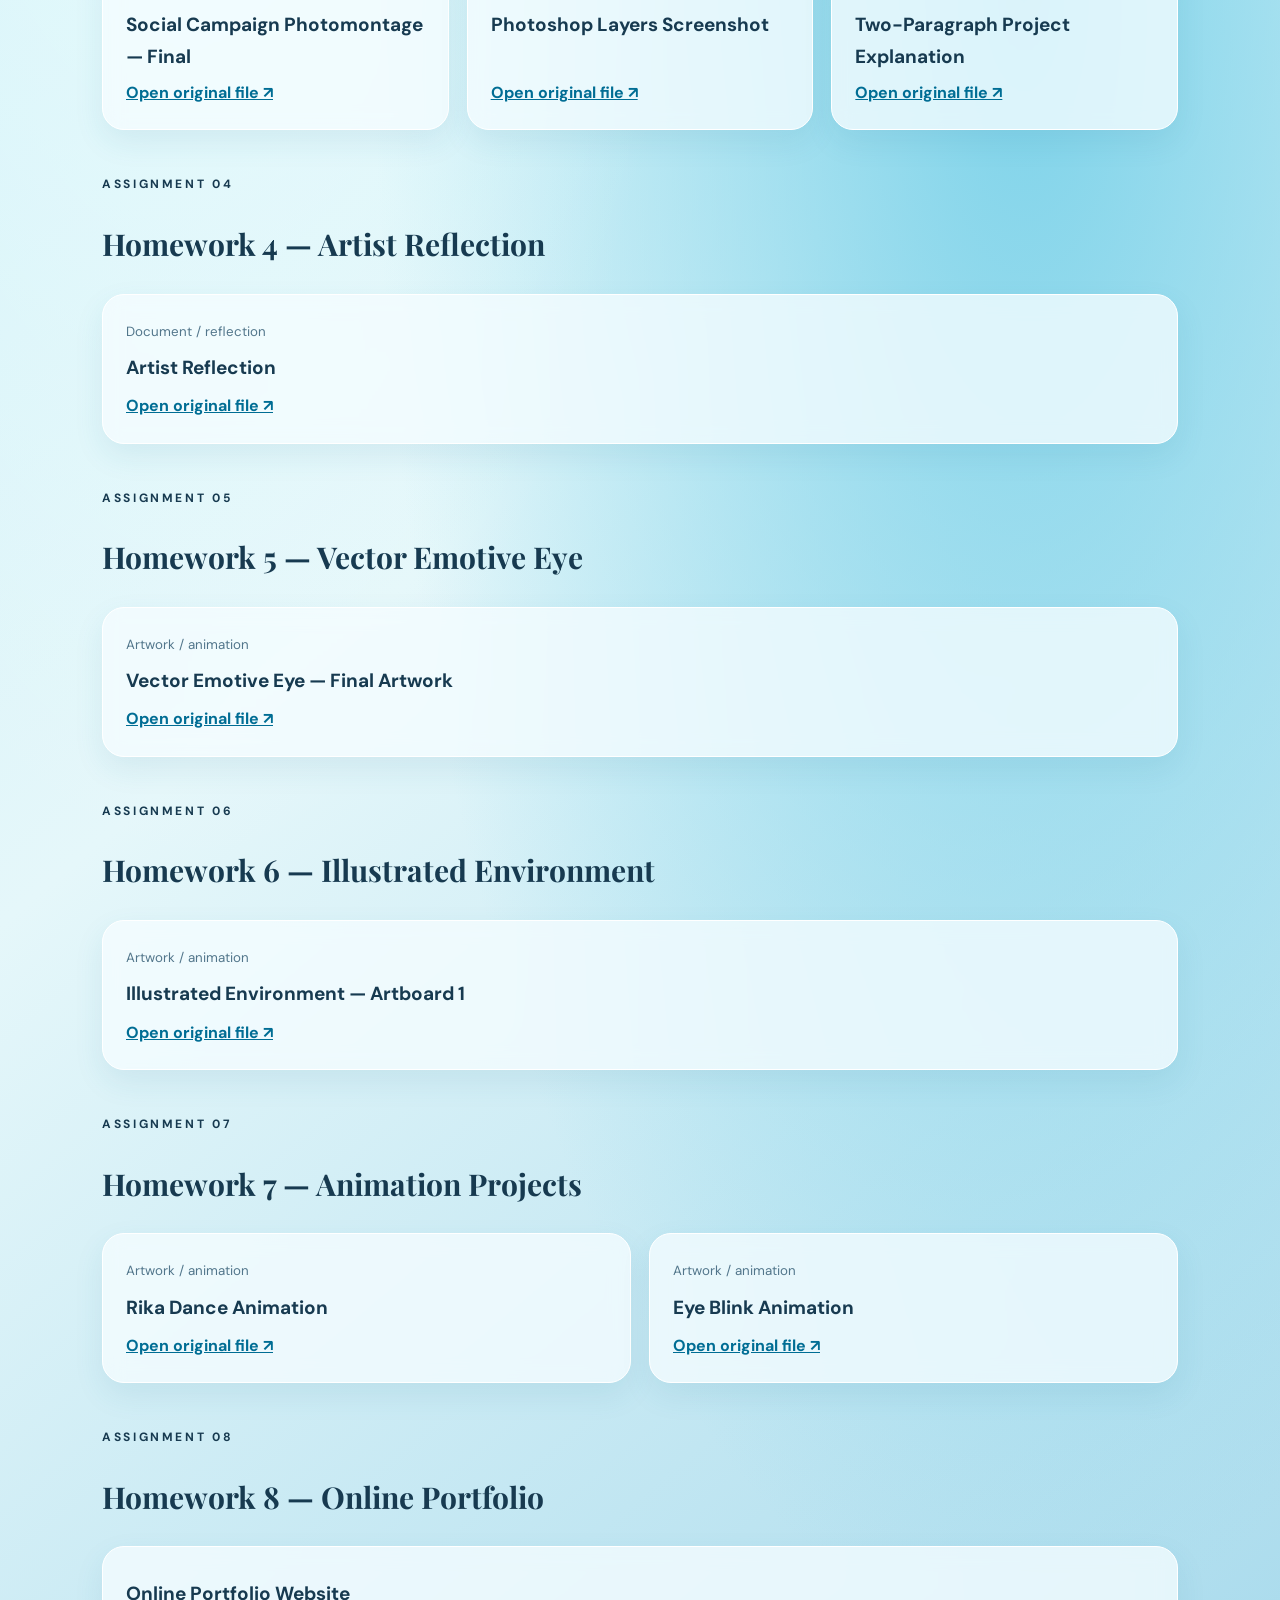
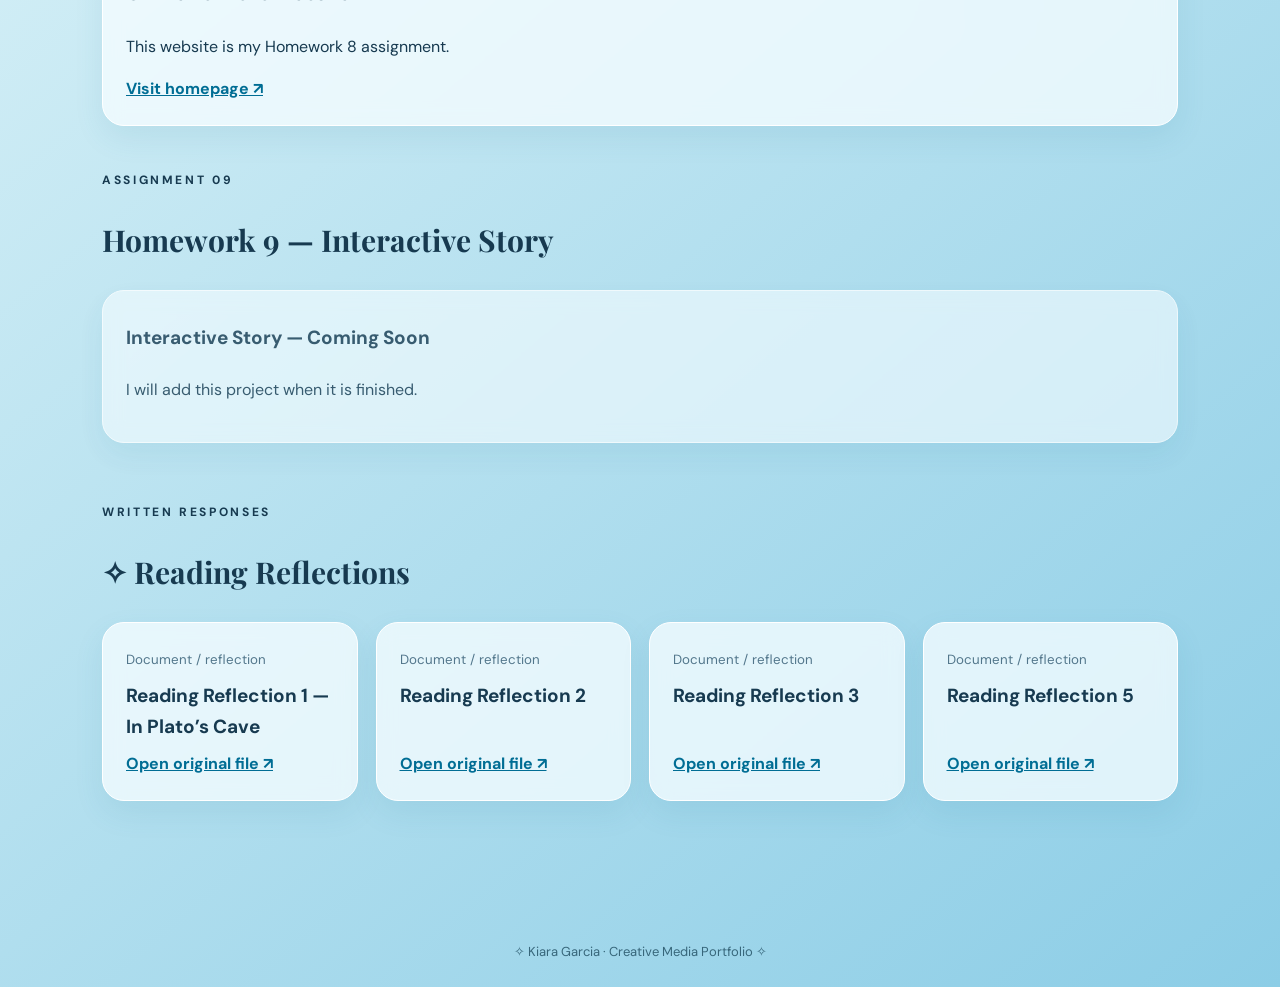
==== commit 0c2e11f0: "Revise homework.html for assignments and reflections Updated the structure and content of the homewo" ====
--- a/homework.html
+++ b/homework.html
@@ -1,2 +1,2 @@
 <!DOCTYPE html>
-<html lang="en"><head><meta charset="utf-8"/><meta content="width=device-width,initial-scale=1" name="viewport"/><meta content="Kiara Garcia creative media portfolio" name="description"/><title>Homework | Kiara Garcia</title><link href="style.css" rel="stylesheet"/></head><body><header><nav aria-label="Main navigation" class="nav"><a class="brand" href="index.html">✧ Kiara Garcia</a><div class="navlinks"><a href="index.html">Home</a><a href="homework.html">Homework</a><a href="projects.html">Projects</a></div></nav></header><main><h1 class="section-title">Homework &amp; Reading Reflections ✧</h1><p class="intro">Explore my creative assignments and reading reflections in two separate collections.</p><div class="archive-tabs"><a href="#homework-section">✧ Homework</a><a href="#reading-reflections">✧ Reading Reflections</a></div><div class="panel note"><strong>Note:</strong> Original files currently link to CUNY Brightspace and may require a school login. For a fully public portfolio, upload the images and documents to this website folder and replace those links with local file paths.</div><h2 class="section-title" id="homework-section">✧ My Homework</h2><section class="homework" id="hw1"><div class="eyebrow">Assignment 01</div><h2>Homework 1 — Image Cropping</h2><div class="grid"><article class="file-card"><div><small>Artwork / animation</small><h3>Crop 1920 × 1080</h3></div><a href="https://brightspace.cuny.edu/d2l/common/viewFile.d2lfile/Database/ODI3NzUwNDQ/crop%201920x1080.jpg?ou=1317471" rel="noopener noreferrer" target="_blank">Open original file ↗</a></article><article class="file-card"><div><small>Artwork / animation</small><h3>Crop 5 × 7</h3></div><a href="https://brightspace.cuny.edu/d2l/common/viewFile.d2lfile/Database/ODI3NzUwNDU/crop%205x7.jpg?ou=1317471" rel="noopener noreferrer" target="_blank">Open original file ↗</a></article></div></section><section class="homework" id="hw2"><div class="eyebrow">Assignment 02</div><h2>Homework 2 — Depth of Field &amp; Lens Blur</h2><div class="grid"><article class="file-card"><div><small>Artwork / animation</small><h3>Deep Depth of Field</h3></div><a href="https://brightspace.cuny.edu/d2l/common/viewFile.d2lfile/Database/ODI5NDA4NjY/deep-depth-of-field.jpg?ou=1317471" rel="noopener noreferrer" target="_blank">Open original file ↗</a></article><article class="file-card"><div><small>Artwork / animation</small><h3>Original Deep Depth of Field</h3></div><a href="https://brightspace.cuny.edu/d2l/common/viewFile.d2lfile/Database/ODI5NDA4Njc/original-deep-depth-of-field.jpg?ou=1317471" rel="noopener noreferrer" target="_blank">Open original file ↗</a></article><article class="file-card"><div><small>Artwork / animation</small><h3>Original Shallow Depth of Field</h3></div><a href="https://brightspace.cuny.edu/d2l/common/viewFile.d2lfile/Database/ODI5NDA4Njg/original-shallow-depth-of-field.jpg?ou=1317471" rel="noopener noreferrer" target="_blank">Open original file ↗</a></article><article class="file-card"><div><small>Artwork / animation</small><h3>Photoshop Lens Blur</h3></div><a href="https://brightspace.cuny.edu/d2l/common/viewFile.d2lfile/Database/ODI5NDA4Njk/photoshop_lens_blur.jpg?ou=1317471" rel="noopener noreferrer" target="_blank">Open original file ↗</a></article><article class="file-card"><div><small>Artwork / animation</small><h3>Shallow Depth of Field</h3></div><a href="https://brightspace.cuny.edu/d2l/common/viewFile.d2lfile/Database/ODI5NDA4NzA/shallow-dpeth-of-field%20.jpg?ou=1317471" rel="noopener noreferrer" target="_blank">Open original file ↗</a></article></div></section><section class="homework" id="hw3"><div class="eyebrow">Assignment 03</div><h2>Homework 3 — Social Campaign Photomontage</h2><div class="grid"><article class="file-card"><div><small>Artwork / animation</small><h3>Social Campaign Photomontage — Final</h3></div><a href="https://brightspace.cuny.edu/d2l/common/viewFile.d2lfile/Database/ODM4Nzk4NDA/Social%20campaign%20photomontage%20final.jpg?ou=1317471" rel="noopener noreferrer" target="_blank">Open original file ↗</a></article><article class="file-card"><div><small>Artwork / animation</small><h3>Photoshop Layers Screenshot</h3></div><a href="https://brightspace.cuny.edu/d2l/common/viewFile.d2lfile/Database/ODM4Nzk4NDE/layers%20screenshot.png?ou=1317471" rel="noopener noreferrer" target="_blank">Open original file ↗</a></article><article class="file-card"><div><small>Document / reflection</small><h3>Two-Paragraph Project Explanation</h3></div><a href="https://brightspace.cuny.edu/d2l/common/viewFile.d2lfile/Database/ODM4Nzk4NDI/2%20paragraph%20explanation.docx?ou=1317471" rel="noopener noreferrer" target="_blank">Open original file ↗</a></article></div></section><section class="homework" id="hw4"><div class="eyebrow">Assignment 04</div><h2>Homework 4 — Artist Reflection</h2><div class="grid"><article class="file-card"><div><small>Document / reflection</small><h3>Artist Reflection</h3></div><a href="https://brightspace.cuny.edu/d2l/common/viewFile.d2lfile/Database/ODUyNDY3NDk/Kiara%20Garcia%20-%20artist%20reflection.docx?ou=1317471" rel="noopener noreferrer" target="_blank">Open original file ↗</a></article></div></section><section class="homework" id="hw5"><div class="eyebrow">Assignment 05</div><h2>Homework 5 — Vector Emotive Eye</h2><div class="grid"><article class="file-card"><div><small>Artwork / animation</small><h3>Vector Emotive Eye — Final Artwork</h3></div><a href="https://brightspace.cuny.edu/d2l/common/viewFile.d2lfile/Database/ODQzNjU4MDg/Kiara_Garcia_emotive_eye.png?ou=1317471" rel="noopener noreferrer" target="_blank">Open original file ↗</a></article></div></section><section class="homework" id="hw6"><div class="eyebrow">Assignment 06</div><h2>Homework 6 — Illustrated Environment</h2><div class="grid"><article class="file-card"><div><small>Artwork / animation</small><h3>Illustrated Environment — Artboard 1</h3></div><a href="https://brightspace.cuny.edu/d2l/common/viewFile.d2lfile/Database/ODQ3OTg4Nzc/Artboard%201.png?ou=1317471" rel="noopener noreferrer" target="_blank">Open original file ↗</a></article></div></section><section class="homework" id="hw7"><div class="eyebrow">Assignment 07</div><h2>Homework 7 — Animation Projects</h2><div class="grid"><article class="file-card"><div><small>Artwork / animation</small><h3>Rika Dance Animation</h3></div><a href="https://brightspace.cuny.edu/d2l/common/viewFile.d2lfile/Database/ODU4NzcxMTU/rika-dance.gif?ou=1317471" rel="noopener noreferrer" target="_blank">Open original file ↗</a></article><article class="file-card"><div><small>Artwork / animation</small><h3>Eye Blink Animation</h3></div><a href="https://brightspace.cuny.edu/d2l/common/viewFile.d2lfile/Database/ODU4NzcxMTY/eye_blink_animation.gif?ou=1317471" rel="noopener noreferrer" target="_blank">Open original file ↗</a></article></div></section><section class="homework" id="hw8"><div class="eyebrow">Assignment 08</div><h2>Homework 8 — Online Portfolio</h2><div class="grid"><article class="file-card"><h3>Online Portfolio Website</h3><p>This website is my Homework 8 assignment.</p><a href="index.html">Visit homepage ↗</a></article></div></section><section class="homework" id="hw9"><div class="eyebrow">Assignment 09</div><h2>Homework 9 — Interactive Story</h2><div class="grid"><article class="file-card coming"><h3>Interactive Story — Coming Soon</h3><p>I will add this project when it is finished.</p></article></div></section><section class="homework" id="reading-reflections"><div class="eyebrow">Written responses</div><h2>✧ Reading Reflections</h2><p>My reading responses are collected here, separately from my creative homework.</p><div class="grid"><article class="file-card"><div><small>Document / reflection</small><h3>Reading Reflection 1 — In Plato’s Cave</h3></div><a href="https://brightspace.cuny.edu/d2l/common/viewFile.d2lfile/Database/ODI3NzU4NDE/Kiara%20Garcia%20-%20In%20platos%20cave%20refelction.%20.docx?ou=1317471" rel="noopener noreferrer" target="_blank">Open original file ↗</a></article><article class="file-card"><div><small>Document / reflection</small><h3>Reading Reflection 2</h3></div><a href="https://brightspace.cuny.edu/d2l/common/viewFile.d2lfile/Database/ODM2MDQ4MTQ/Kiara%20Garcia%20-%20reading%20reflection%202.docx?ou=1317471" rel="noopener noreferrer" target="_blank">Open original file ↗</a></article><article class="file-card"><div><small>Document / reflection</small><h3>Reading Reflection 3</h3></div><a href="https://brightspace.cuny.edu/d2l/common/viewFile.d2lfile/Database/ODQzNjU5ODM/Kiara%20Garcia%20-%20reading%20reflection%203.docx?ou=1317471" rel="noopener noreferrer" target="_blank">Open original file ↗</a></article><article class="file-card"><div><small>Document / reflection</small><h3>Reading Reflection 5</h3></div><a href="https://brightspace.cuny.edu/d2l/common/viewFile.d2lfile/Database/ODYzMzk2MzA/Kiara%20Garcia%20-%20reflection%205.docx?ou=1317471" rel="noopener noreferrer" target="_blank">Open original file ↗</a></article></div></section></main><footer class="footer">✧ Kiara Garcia · Creative Media Portfolio ✧</footer></body></html>+<html lang="en"><head><meta charset="utf-8"/><meta content="width=device-width,initial-scale=1" name="viewport"/><meta content="Kiara Garcia creative media portfolio" name="description"/><title>Homework | Kiara Garcia</title><link href="style.css" rel="stylesheet"/></head><body><header><nav aria-label="Main navigation" class="nav"><a class="brand" href="index.html">✧ Kiara Garcia</a><div class="navlinks"><a href="index.html">Home</a><a href="homework.html">Homework</a><a href="projects.html">Projects</a></div></nav></header><main><h1 class="section-title">Homework &amp; Reading Reflections ✧</h1><p class="intro">Explore my creative assignments and reading reflections in two separate collections.</p><div class="archive-tabs"><a href="#homework-section">✧ Homework</a><a href="#reading-reflections">✧ Reading Reflections</a></div><div class="panel note"><strong>Note:</strong> Original files currently link to CUNY Brightspace and may require a school login. For a fully public portfolio, upload the images and documents to this website folder and replace those links with local file paths.</div><h2 class="section-title" id="homework-section">✧ My Homework</h2><section class="homework" id="hw1"><div class="eyebrow">Assignment 01</div><h2>Homework 1 — Image Cropping</h2><div class="grid"><article class="file-card"><div><small>Artwork / animation</small><h3>Crop 1920 × 1080</h3></div><a href="https://brightspace.cuny.edu/d2l/common/viewFile.d2lfile/Database/ODI3NzUwNDQ/crop%201920x1080.jpg?ou=1317471" rel="noopener noreferrer" target="_blank">Open original file ↗</a></article><article class="file-card"><div><small>Artwork / animation</small><h3>Crop 5 × 7</h3></div><a href="https://brightspace.cuny.edu/d2l/common/viewFile.d2lfile/Database/ODI3NzUwNDU/crop%205x7.jpg?ou=1317471" rel="noopener noreferrer" target="_blank">Open original file ↗</a></article></div></section><section class="homework" id="hw2"><div class="eyebrow">Assignment 02</div><h2>Homework 2 — Depth of Field &amp; Lens Blur</h2><div class="grid"><article class="file-card"><div><small>Artwork / animation</small><h3>Deep Depth of Field</h3></div><a href="https://brightspace.cuny.edu/d2l/common/viewFile.d2lfile/Database/ODI5NDA4NjY/deep-depth-of-field.jpg?ou=1317471" rel="noopener noreferrer" target="_blank">Open original file ↗</a></article><article class="file-card"><div><small>Artwork / animation</small><h3>Original Deep Depth of Field</h3></div><a href="https://brightspace.cuny.edu/d2l/common/viewFile.d2lfile/Database/ODI5NDA4Njc/original-deep-depth-of-field.jpg?ou=1317471" rel="noopener noreferrer" target="_blank">Open original file ↗</a></article><article class="file-card"><div><small>Artwork / animation</small><h3>Original Shallow Depth of Field</h3></div><a href="https://brightspace.cuny.edu/d2l/common/viewFile.d2lfile/Database/ODI5NDA4Njg/original-shallow-depth-of-field.jpg?ou=1317471" rel="noopener noreferrer" target="_blank">Open original file ↗</a></article><article class="file-card"><div><small>Artwork / animation</small><h3>Photoshop Lens Blur</h3></div><a href="https://brightspace.cuny.edu/d2l/common/viewFile.d2lfile/Database/ODI5NDA4Njk/photoshop_lens_blur.jpg?ou=1317471" rel="noopener noreferrer" target="_blank">Open original file ↗</a></article><article class="file-card"><div><small>Artwork / animation</small><h3>Shallow Depth of Field</h3></div><a href="https://brightspace.cuny.edu/d2l/common/viewFile.d2lfile/Database/ODI5NDA4NzA/shallow-dpeth-of-field%20.jpg?ou=1317471" rel="noopener noreferrer" target="_blank">Open original file ↗</a></article></div></section><section class="homework" id="hw3"><div class="eyebrow">Assignment 03</div><h2>Homework 3 and 4 — Social Campaign Photomontage</h2><div class="grid"><article class="file-card"><div><small>Artwork / animation</small><h3>Social Campaign Photomontage — Final</h3></div><a href="https://brightspace.cuny.edu/d2l/common/viewFile.d2lfile/Database/ODM4Nzk4NDA/Social%20campaign%20photomontage%20final.jpg?ou=1317471" rel="noopener noreferrer" target="_blank">Open original file ↗</a></article><article class="file-card"><div><small>Artwork / animation</small><h3>Photoshop Layers Screenshot</h3></div><a href="https://brightspace.cuny.edu/d2l/common/viewFile.d2lfile/Database/ODM4Nzk4NDE/layers%20screenshot.png?ou=1317471" rel="noopener noreferrer" target="_blank">Open original file ↗</a></article><article class="file-card"><div><small>Document / reflection</small><h3>Two-Paragraph Project Explanation</h3></div><a href="https://brightspace.cuny.edu/d2l/common/viewFile.d2lfile/Database/ODM4Nzk4NDI/2%20paragraph%20explanation.docx?ou=1317471" rel="noopener noreferrer" target="_blank">Open original file ↗</a></article></div></section><section class="homework" id="hw4"><div class="eyebrow">Assignment 04</div><h2>Homework 4 — Artist Reflection</h2><div class="grid"><article class="file-card"><div><small>Document / reflection</small><h3>Artist Reflection</h3></div><a href="https://brightspace.cuny.edu/d2l/common/viewFile.d2lfile/Database/ODUyNDY3NDk/Kiara%20Garcia%20-%20artist%20reflection.docx?ou=1317471" rel="noopener noreferrer" target="_blank">Open original file ↗</a></article></div></section><section class="homework" id="hw5"><div class="eyebrow">Assignment 05</div><h2>Homework 5 — Vector Emotive Eye</h2><div class="grid"><article class="file-card"><div><small>Artwork / animation</small><h3>Vector Emotive Eye — Final Artwork</h3></div><a href="https://brightspace.cuny.edu/d2l/common/viewFile.d2lfile/Database/ODQzNjU4MDg/Kiara_Garcia_emotive_eye.png?ou=1317471" rel="noopener noreferrer" target="_blank">Open original file ↗</a></article></div></section><section class="homework" id="hw6"><div class="eyebrow">Assignment 06</div><h2>Homework 6 — Illustrated Environment</h2><div class="grid"><article class="file-card"><div><small>Artwork / animation</small><h3>Illustrated Environment — Artboard 1</h3></div><a href="https://brightspace.cuny.edu/d2l/common/viewFile.d2lfile/Database/ODQ3OTg4Nzc/Artboard%201.png?ou=1317471" rel="noopener noreferrer" target="_blank">Open original file ↗</a></article></div></section><section class="homework" id="hw7"><div class="eyebrow">Assignment 07</div><h2>Homework 7 — Animation Projects</h2><div class="grid"><article class="file-card"><div><small>Artwork / animation</small><h3>Rika Dance Animation</h3></div><a href="https://brightspace.cuny.edu/d2l/common/viewFile.d2lfile/Database/ODU4NzcxMTU/rika-dance.gif?ou=1317471" rel="noopener noreferrer" target="_blank">Open original file ↗</a></article><article class="file-card"><div><small>Artwork / animation</small><h3>Eye Blink Animation</h3></div><a href="https://brightspace.cuny.edu/d2l/common/viewFile.d2lfile/Database/ODU4NzcxMTY/eye_blink_animation.gif?ou=1317471" rel="noopener noreferrer" target="_blank">Open original file ↗</a></article></div></section><section class="homework" id="hw8"><div class="eyebrow">Assignment 08</div><h2>Homework 8 — Online Portfolio</h2><div class="grid"><article class="file-card"><h3>Online Portfolio Website</h3><p>This website is my Homework 8 assignment.</p><a href="index.html">Visit homepage ↗</a></article></div></section><section class="homework" id="hw9"><div class="eyebrow">Assignment 09</div><h2>Homework 9 — Interactive Story</h2><div class="grid"><article class="file-card coming"><h3>Interactive Story — Coming Soon</h3><p>I will add this project when it is finished.</p></article></div></section><section class="homework" id="reading-reflections"><div class="eyebrow">Written responses</div><h2>✧ Reading Reflections</h2><div class="grid"><article class="file-card"><div><small>Document / reflection</small><h3>Reading Reflection 1 — In Plato’s Cave</h3></div><a href="https://brightspace.cuny.edu/d2l/common/viewFile.d2lfile/Database/ODI3NzU4NDE/Kiara%20Garcia%20-%20In%20platos%20cave%20refelction.%20.docx?ou=1317471" rel="noopener noreferrer" target="_blank">Open original file ↗</a></article><article class="file-card"><div><small>Document / reflection</small><h3>Reading Reflection 2</h3></div><a href="https://brightspace.cuny.edu/d2l/common/viewFile.d2lfile/Database/ODM2MDQ4MTQ/Kiara%20Garcia%20-%20reading%20reflection%202.docx?ou=1317471" rel="noopener noreferrer" target="_blank">Open original file ↗</a></article><article class="file-card"><div><small>Document / reflection</small><h3>Reading Reflection 3</h3></div><a href="https://brightspace.cuny.edu/d2l/common/viewFile.d2lfile/Database/ODQzNjU5ODM/Kiara%20Garcia%20-%20reading%20reflection%203.docx?ou=1317471" rel="noopener noreferrer" target="_blank">Open original file ↗</a></article><article class="file-card"><div><small>Document / reflection</small><h3>Reading Reflection 5</h3></div><a href="https://brightspace.cuny.edu/d2l/common/viewFile.d2lfile/Database/ODYzMzk2MzA/Kiara%20Garcia%20-%20reflection%205.docx?ou=1317471" rel="noopener noreferrer" target="_blank">Open original file ↗</a></article></div></section></main><footer class="footer">✧ Kiara Garcia · Creative Media Portfolio ✧</footer></body></html>
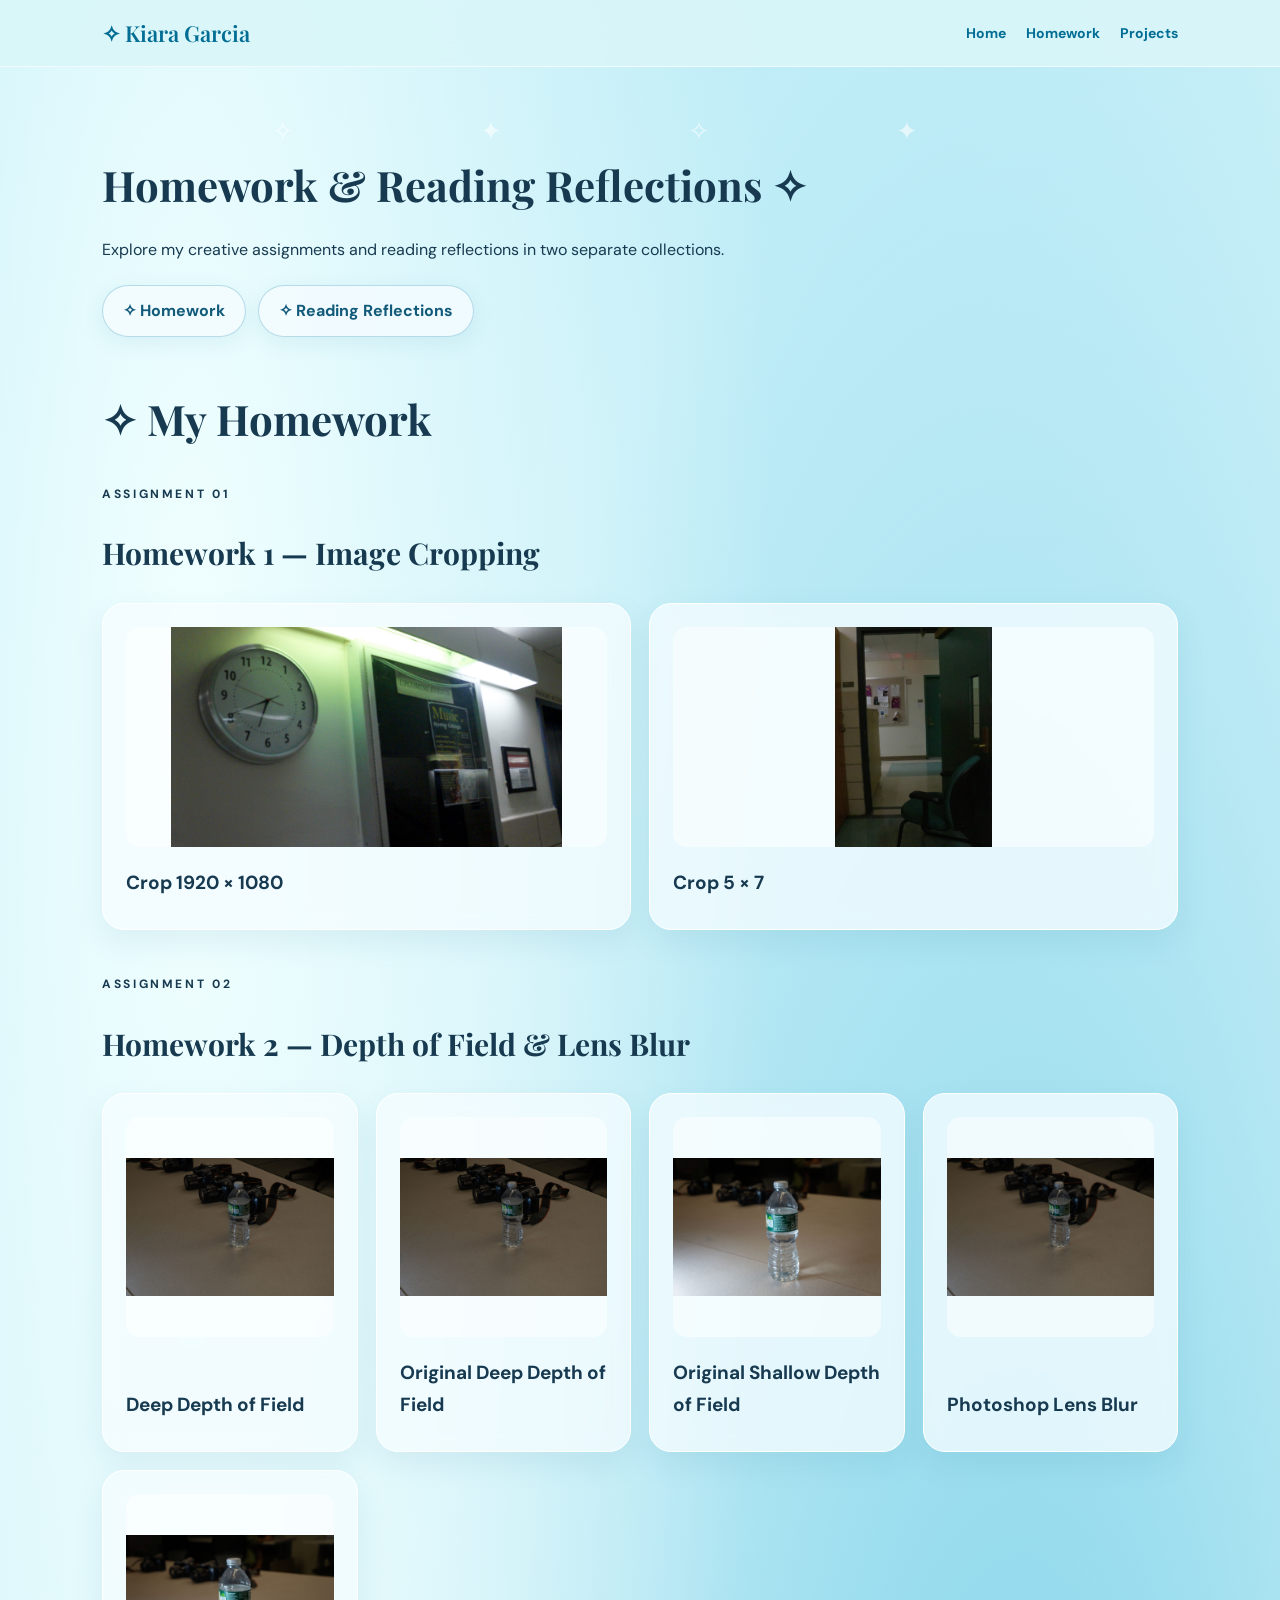
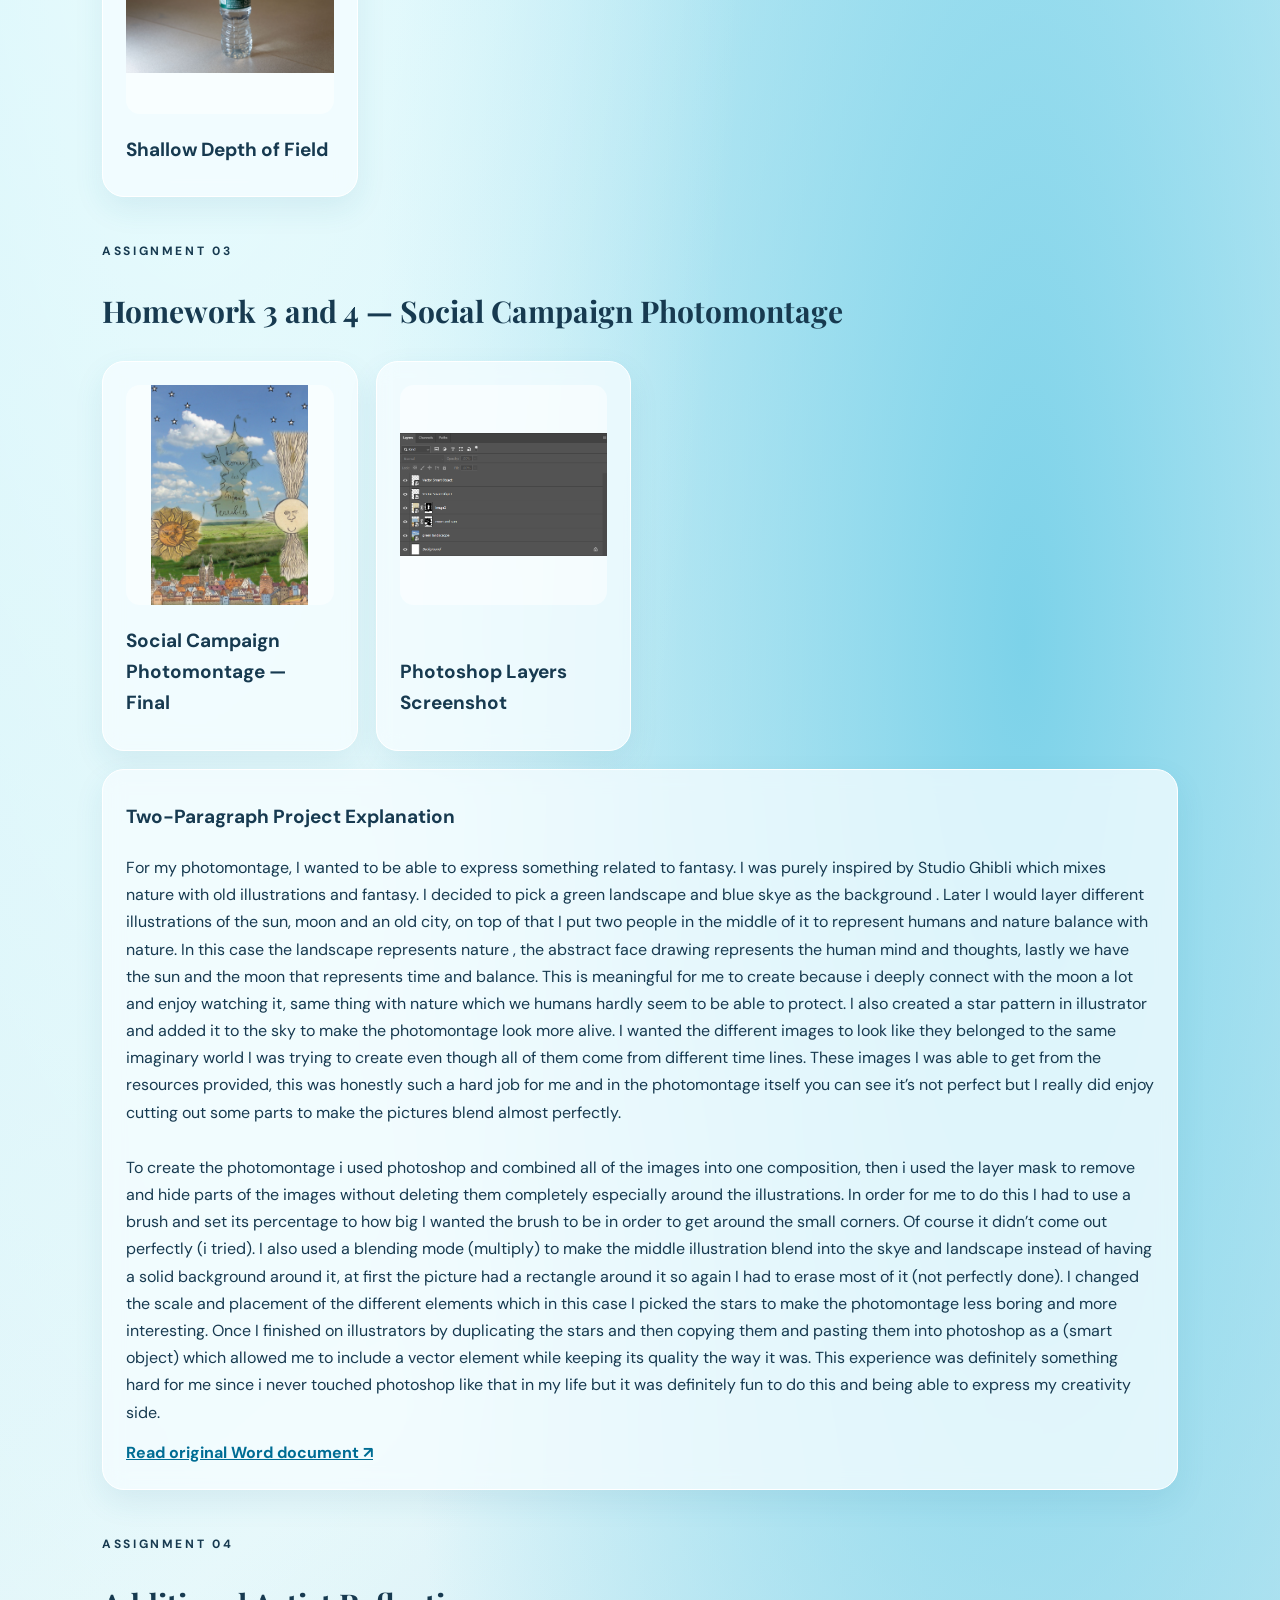
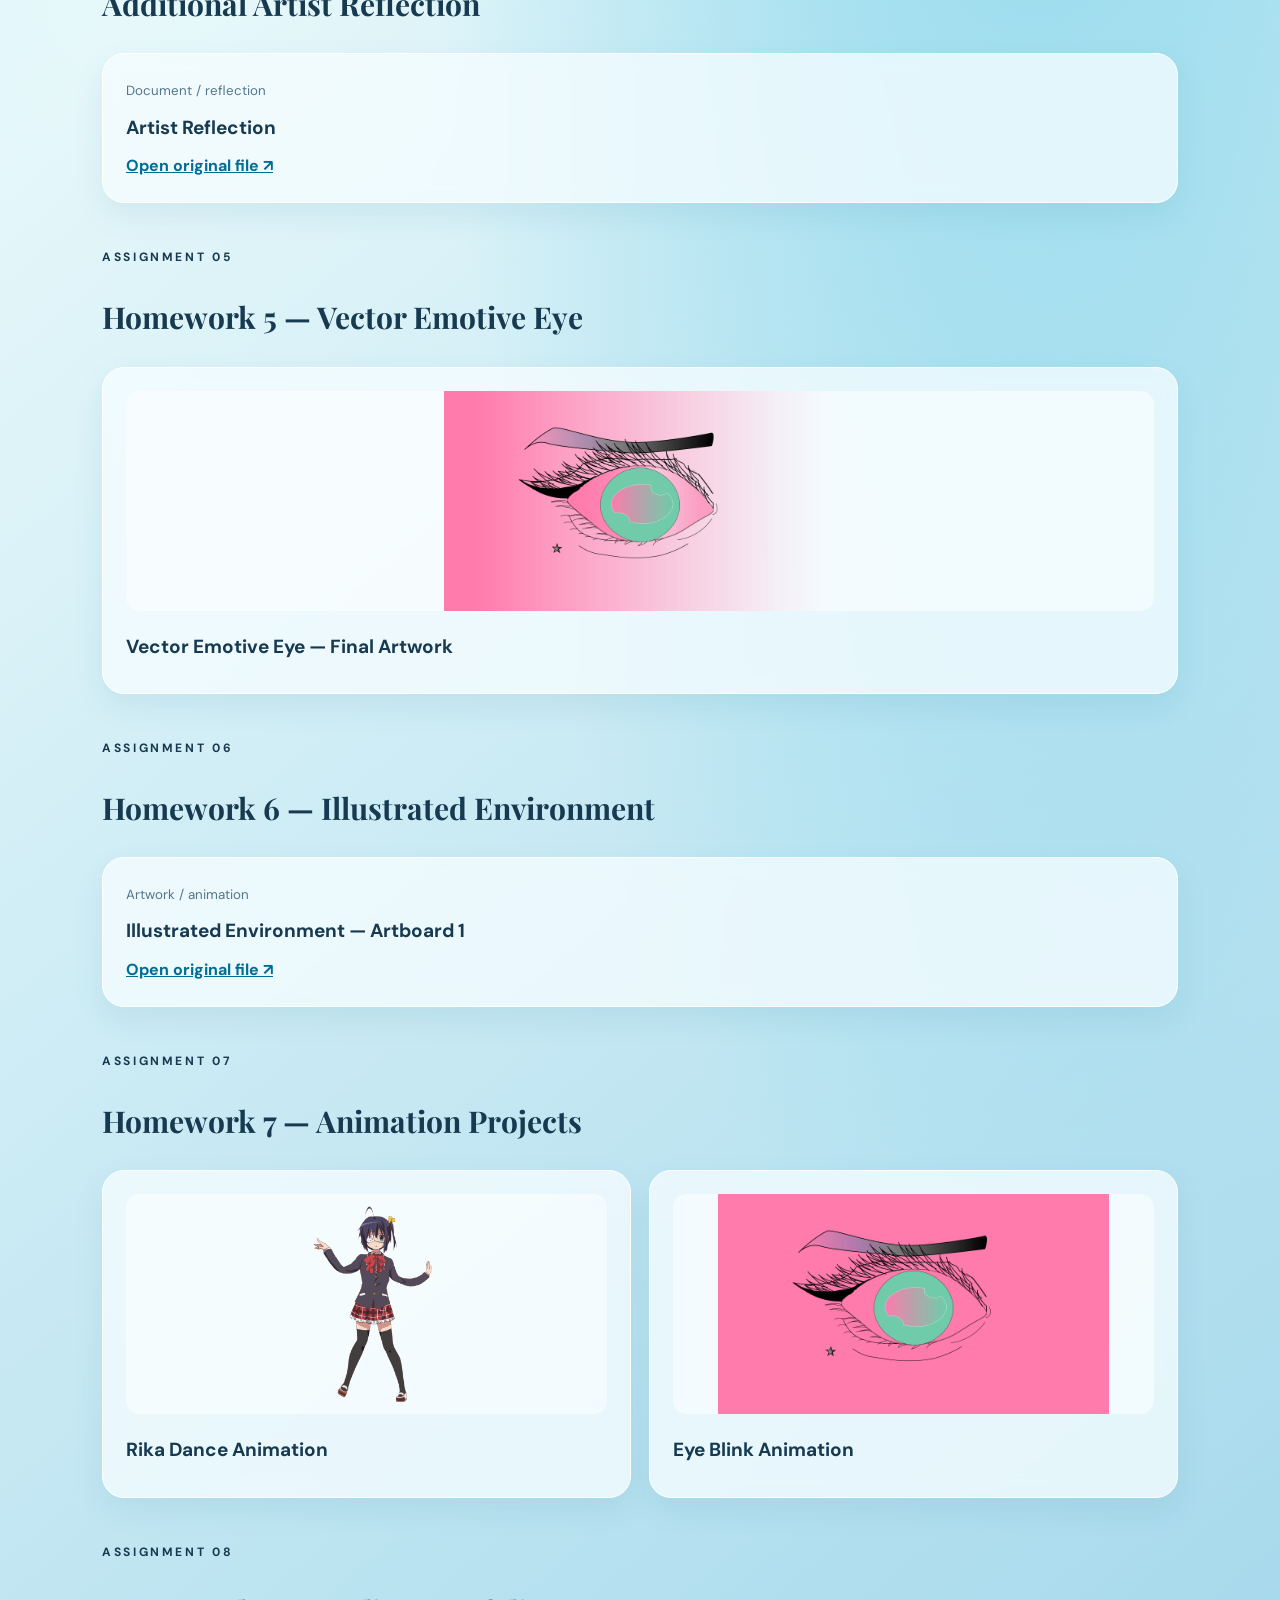
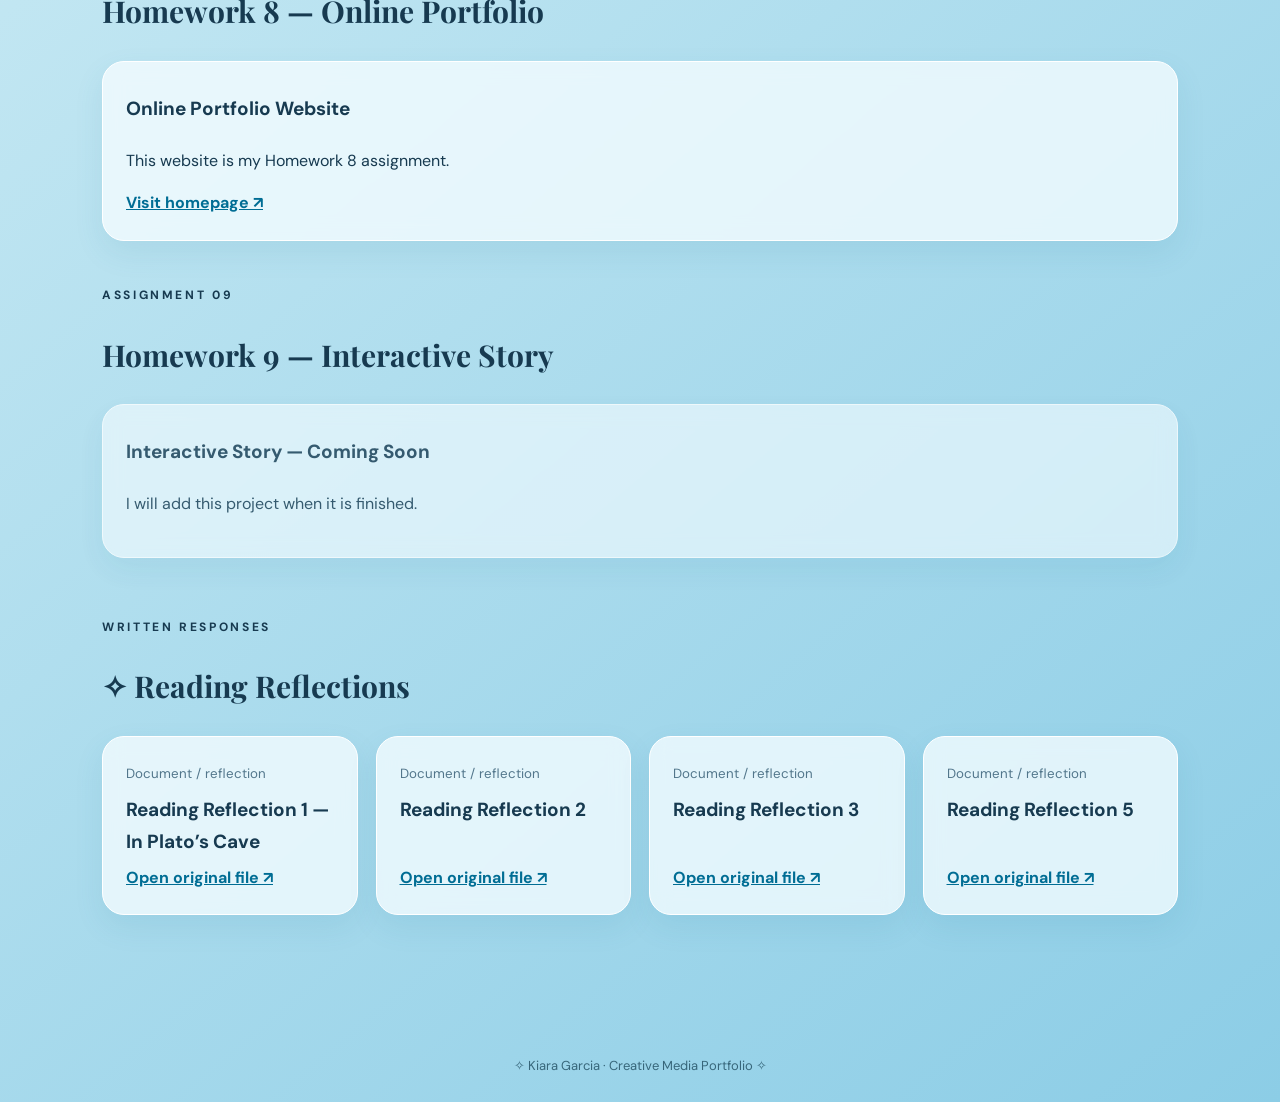
==== commit 38363659: "Add files via upload" ====
--- a/homework.html
+++ b/homework.html
@@ -1,2 +1,3 @@
 <!DOCTYPE html>
-<html lang="en"><head><meta charset="utf-8"/><meta content="width=device-width,initial-scale=1" name="viewport"/><meta content="Kiara Garcia creative media portfolio" name="description"/><title>Homework | Kiara Garcia</title><link href="style.css" rel="stylesheet"/></head><body><header><nav aria-label="Main navigation" class="nav"><a class="brand" href="index.html">✧ Kiara Garcia</a><div class="navlinks"><a href="index.html">Home</a><a href="homework.html">Homework</a><a href="projects.html">Projects</a></div></nav></header><main><h1 class="section-title">Homework &amp; Reading Reflections ✧</h1><p class="intro">Explore my creative assignments and reading reflections in two separate collections.</p><div class="archive-tabs"><a href="#homework-section">✧ Homework</a><a href="#reading-reflections">✧ Reading Reflections</a></div><div class="panel note"><strong>Note:</strong> Original files currently link to CUNY Brightspace and may require a school login. For a fully public portfolio, upload the images and documents to this website folder and replace those links with local file paths.</div><h2 class="section-title" id="homework-section">✧ My Homework</h2><section class="homework" id="hw1"><div class="eyebrow">Assignment 01</div><h2>Homework 1 — Image Cropping</h2><div class="grid"><article class="file-card"><div><small>Artwork / animation</small><h3>Crop 1920 × 1080</h3></div><a href="https://brightspace.cuny.edu/d2l/common/viewFile.d2lfile/Database/ODI3NzUwNDQ/crop%201920x1080.jpg?ou=1317471" rel="noopener noreferrer" target="_blank">Open original file ↗</a></article><article class="file-card"><div><small>Artwork / animation</small><h3>Crop 5 × 7</h3></div><a href="https://brightspace.cuny.edu/d2l/common/viewFile.d2lfile/Database/ODI3NzUwNDU/crop%205x7.jpg?ou=1317471" rel="noopener noreferrer" target="_blank">Open original file ↗</a></article></div></section><section class="homework" id="hw2"><div class="eyebrow">Assignment 02</div><h2>Homework 2 — Depth of Field &amp; Lens Blur</h2><div class="grid"><article class="file-card"><div><small>Artwork / animation</small><h3>Deep Depth of Field</h3></div><a href="https://brightspace.cuny.edu/d2l/common/viewFile.d2lfile/Database/ODI5NDA4NjY/deep-depth-of-field.jpg?ou=1317471" rel="noopener noreferrer" target="_blank">Open original file ↗</a></article><article class="file-card"><div><small>Artwork / animation</small><h3>Original Deep Depth of Field</h3></div><a href="https://brightspace.cuny.edu/d2l/common/viewFile.d2lfile/Database/ODI5NDA4Njc/original-deep-depth-of-field.jpg?ou=1317471" rel="noopener noreferrer" target="_blank">Open original file ↗</a></article><article class="file-card"><div><small>Artwork / animation</small><h3>Original Shallow Depth of Field</h3></div><a href="https://brightspace.cuny.edu/d2l/common/viewFile.d2lfile/Database/ODI5NDA4Njg/original-shallow-depth-of-field.jpg?ou=1317471" rel="noopener noreferrer" target="_blank">Open original file ↗</a></article><article class="file-card"><div><small>Artwork / animation</small><h3>Photoshop Lens Blur</h3></div><a href="https://brightspace.cuny.edu/d2l/common/viewFile.d2lfile/Database/ODI5NDA4Njk/photoshop_lens_blur.jpg?ou=1317471" rel="noopener noreferrer" target="_blank">Open original file ↗</a></article><article class="file-card"><div><small>Artwork / animation</small><h3>Shallow Depth of Field</h3></div><a href="https://brightspace.cuny.edu/d2l/common/viewFile.d2lfile/Database/ODI5NDA4NzA/shallow-dpeth-of-field%20.jpg?ou=1317471" rel="noopener noreferrer" target="_blank">Open original file ↗</a></article></div></section><section class="homework" id="hw3"><div class="eyebrow">Assignment 03</div><h2>Homework 3 and 4 — Social Campaign Photomontage</h2><div class="grid"><article class="file-card"><div><small>Artwork / animation</small><h3>Social Campaign Photomontage — Final</h3></div><a href="https://brightspace.cuny.edu/d2l/common/viewFile.d2lfile/Database/ODM4Nzk4NDA/Social%20campaign%20photomontage%20final.jpg?ou=1317471" rel="noopener noreferrer" target="_blank">Open original file ↗</a></article><article class="file-card"><div><small>Artwork / animation</small><h3>Photoshop Layers Screenshot</h3></div><a href="https://brightspace.cuny.edu/d2l/common/viewFile.d2lfile/Database/ODM4Nzk4NDE/layers%20screenshot.png?ou=1317471" rel="noopener noreferrer" target="_blank">Open original file ↗</a></article><article class="file-card"><div><small>Document / reflection</small><h3>Two-Paragraph Project Explanation</h3></div><a href="https://brightspace.cuny.edu/d2l/common/viewFile.d2lfile/Database/ODM4Nzk4NDI/2%20paragraph%20explanation.docx?ou=1317471" rel="noopener noreferrer" target="_blank">Open original file ↗</a></article></div></section><section class="homework" id="hw4"><div class="eyebrow">Assignment 04</div><h2>Homework 4 — Artist Reflection</h2><div class="grid"><article class="file-card"><div><small>Document / reflection</small><h3>Artist Reflection</h3></div><a href="https://brightspace.cuny.edu/d2l/common/viewFile.d2lfile/Database/ODUyNDY3NDk/Kiara%20Garcia%20-%20artist%20reflection.docx?ou=1317471" rel="noopener noreferrer" target="_blank">Open original file ↗</a></article></div></section><section class="homework" id="hw5"><div class="eyebrow">Assignment 05</div><h2>Homework 5 — Vector Emotive Eye</h2><div class="grid"><article class="file-card"><div><small>Artwork / animation</small><h3>Vector Emotive Eye — Final Artwork</h3></div><a href="https://brightspace.cuny.edu/d2l/common/viewFile.d2lfile/Database/ODQzNjU4MDg/Kiara_Garcia_emotive_eye.png?ou=1317471" rel="noopener noreferrer" target="_blank">Open original file ↗</a></article></div></section><section class="homework" id="hw6"><div class="eyebrow">Assignment 06</div><h2>Homework 6 — Illustrated Environment</h2><div class="grid"><article class="file-card"><div><small>Artwork / animation</small><h3>Illustrated Environment — Artboard 1</h3></div><a href="https://brightspace.cuny.edu/d2l/common/viewFile.d2lfile/Database/ODQ3OTg4Nzc/Artboard%201.png?ou=1317471" rel="noopener noreferrer" target="_blank">Open original file ↗</a></article></div></section><section class="homework" id="hw7"><div class="eyebrow">Assignment 07</div><h2>Homework 7 — Animation Projects</h2><div class="grid"><article class="file-card"><div><small>Artwork / animation</small><h3>Rika Dance Animation</h3></div><a href="https://brightspace.cuny.edu/d2l/common/viewFile.d2lfile/Database/ODU4NzcxMTU/rika-dance.gif?ou=1317471" rel="noopener noreferrer" target="_blank">Open original file ↗</a></article><article class="file-card"><div><small>Artwork / animation</small><h3>Eye Blink Animation</h3></div><a href="https://brightspace.cuny.edu/d2l/common/viewFile.d2lfile/Database/ODU4NzcxMTY/eye_blink_animation.gif?ou=1317471" rel="noopener noreferrer" target="_blank">Open original file ↗</a></article></div></section><section class="homework" id="hw8"><div class="eyebrow">Assignment 08</div><h2>Homework 8 — Online Portfolio</h2><div class="grid"><article class="file-card"><h3>Online Portfolio Website</h3><p>This website is my Homework 8 assignment.</p><a href="index.html">Visit homepage ↗</a></article></div></section><section class="homework" id="hw9"><div class="eyebrow">Assignment 09</div><h2>Homework 9 — Interactive Story</h2><div class="grid"><article class="file-card coming"><h3>Interactive Story — Coming Soon</h3><p>I will add this project when it is finished.</p></article></div></section><section class="homework" id="reading-reflections"><div class="eyebrow">Written responses</div><h2>✧ Reading Reflections</h2><div class="grid"><article class="file-card"><div><small>Document / reflection</small><h3>Reading Reflection 1 — In Plato’s Cave</h3></div><a href="https://brightspace.cuny.edu/d2l/common/viewFile.d2lfile/Database/ODI3NzU4NDE/Kiara%20Garcia%20-%20In%20platos%20cave%20refelction.%20.docx?ou=1317471" rel="noopener noreferrer" target="_blank">Open original file ↗</a></article><article class="file-card"><div><small>Document / reflection</small><h3>Reading Reflection 2</h3></div><a href="https://brightspace.cuny.edu/d2l/common/viewFile.d2lfile/Database/ODM2MDQ4MTQ/Kiara%20Garcia%20-%20reading%20reflection%202.docx?ou=1317471" rel="noopener noreferrer" target="_blank">Open original file ↗</a></article><article class="file-card"><div><small>Document / reflection</small><h3>Reading Reflection 3</h3></div><a href="https://brightspace.cuny.edu/d2l/common/viewFile.d2lfile/Database/ODQzNjU5ODM/Kiara%20Garcia%20-%20reading%20reflection%203.docx?ou=1317471" rel="noopener noreferrer" target="_blank">Open original file ↗</a></article><article class="file-card"><div><small>Document / reflection</small><h3>Reading Reflection 5</h3></div><a href="https://brightspace.cuny.edu/d2l/common/viewFile.d2lfile/Database/ODYzMzk2MzA/Kiara%20Garcia%20-%20reflection%205.docx?ou=1317471" rel="noopener noreferrer" target="_blank">Open original file ↗</a></article></div></section></main><footer class="footer">✧ Kiara Garcia · Creative Media Portfolio ✧</footer></body></html>
+
+<html lang="en"><head><meta charset="utf-8"/><meta content="width=device-width,initial-scale=1" name="viewport"/><meta content="Kiara Garcia creative media portfolio" name="description"/><title>Homework | Kiara Garcia</title><link href="style.css" rel="stylesheet"/></head><body><header><nav aria-label="Main navigation" class="nav"><a class="brand" href="index.html">✧ Kiara Garcia</a><div class="navlinks"><a href="index.html">Home</a><a href="homework.html">Homework</a><a href="projects.html">Projects</a></div></nav></header><main><h1 class="section-title">Homework &amp; Reading Reflections ✧</h1><p class="intro">Explore my creative assignments and reading reflections in two separate collections.</p><div class="archive-tabs"><a href="#homework-section">✧ Homework</a><a href="#reading-reflections">✧ Reading Reflections</a></div><h2 class="section-title" id="homework-section">✧ My Homework</h2><section class="homework" id="hw1"><div class="eyebrow">Assignment 01</div><h2>Homework 1 — Image Cropping</h2><div class="grid"><article class="file-card"><a class="artwork-link" href="assets/crop 1920x1080 (2).jpg" target="_blank"><img alt="Crop 1920 × 1080" class="artwork-preview" loading="lazy" src="assets/crop 1920x1080 (2).jpg"/></a><h3>Crop 1920 × 1080</h3></article><article class="file-card"><a class="artwork-link" href="assets/crop 5x7.jpg" target="_blank"><img alt="Crop 5 × 7" class="artwork-preview" loading="lazy" src="assets/crop 5x7.jpg"/></a><h3>Crop 5 × 7</h3></article></div></section><section class="homework" id="hw2"><div class="eyebrow">Assignment 02</div><h2>Homework 2 — Depth of Field &amp; Lens Blur</h2><div class="grid"><article class="file-card"><a class="artwork-link" href="assets/deep-depth-of-field.jpg" target="_blank"><img alt="Deep Depth of Field" class="artwork-preview" loading="lazy" src="assets/deep-depth-of-field.jpg"/></a><h3>Deep Depth of Field</h3></article><article class="file-card"><a class="artwork-link" href="assets/original-deep-depth-of-field.jpg" target="_blank"><img alt="Original Deep Depth of Field" class="artwork-preview" loading="lazy" src="assets/original-deep-depth-of-field.jpg"/></a><h3>Original Deep Depth of Field</h3></article><article class="file-card"><a class="artwork-link" href="assets/original-shallow-depth-of-field.jpg" target="_blank"><img alt="Original Shallow Depth of Field" class="artwork-preview" loading="lazy" src="assets/original-shallow-depth-of-field.jpg"/></a><h3>Original Shallow Depth of Field</h3></article><article class="file-card"><a class="artwork-link" href="assets/photoshop_lens_blur.jpg" target="_blank"><img alt="Photoshop Lens Blur" class="artwork-preview" loading="lazy" src="assets/photoshop_lens_blur.jpg"/></a><h3>Photoshop Lens Blur</h3></article><article class="file-card"><a class="artwork-link" href="assets/shallow-dpeth-of-field .jpg" target="_blank"><img alt="Shallow Depth of Field" class="artwork-preview" loading="lazy" src="assets/shallow-dpeth-of-field .jpg"/></a><h3>Shallow Depth of Field</h3></article></div></section><section class="homework" id="hw3"><div class="eyebrow">Assignment 03</div><h2>Homework 3 and 4 — Social Campaign Photomontage</h2><div class="grid"><article class="file-card"><a class="artwork-link" href="assets/Social campaign photomontage final.jpg" target="_blank"><img alt="Social Campaign Photomontage — Final" class="artwork-preview" loading="lazy" src="assets/Social campaign photomontage final.jpg"/></a><h3>Social Campaign Photomontage — Final</h3></article><article class="file-card"><a class="artwork-link" href="assets/layers screenshot.png" target="_blank"><img alt="Photoshop Layers Screenshot" class="artwork-preview" loading="lazy" src="assets/layers screenshot.png"/></a><h3>Photoshop Layers Screenshot</h3></article><article class="file-card project-explanation"><h3>Two-Paragraph Project Explanation</h3><p>For my photomontage, I wanted to be able to express something related to fantasy. I was purely inspired by Studio Ghibli which mixes nature with old illustrations and fantasy. I decided to pick a green landscape and blue skye as the background . Later I would layer different illustrations of the sun, moon and an old city, on top of that I put two people in the middle of it to represent humans and nature balance with nature. In this case the landscape represents nature , the abstract face drawing represents the human mind and thoughts, lastly we have the sun and the moon that represents time and balance. This is meaningful for me to create because i deeply connect with the moon a lot and enjoy watching it, same thing with nature which we humans hardly seem to be able to protect. I also created a star pattern in illustrator and added it to the sky to make the photomontage look more alive. I wanted the different images to look like they belonged to the same imaginary world I was trying to create even though all of them come from different time lines. These images I was able to get from the resources provided, this was honestly such a hard job for me and in the photomontage itself you can see it’s not perfect but I really did enjoy cutting out some parts to make the pictures blend almost perfectly.</p><p>To create the photomontage i used photoshop and combined all of the images into one composition, then i used the layer mask to remove and hide parts of the images without deleting them completely especially around the illustrations. In order for me to do this I had to use a brush and set its percentage to how big I wanted the brush to be in order to get around the small corners. Of course it didn’t come out perfectly (i tried). I also used a blending mode (multiply) to make the middle illustration blend into the skye and landscape instead of having a solid background around it, at first the picture had a rectangle around it so again I had to erase most of it (not perfectly done). I changed the scale and placement of the different elements which in this case I picked the stars to make the photomontage less boring and more interesting. Once I finished on illustrators by duplicating the stars and then copying them and pasting them into photoshop as a (smart object) which allowed me to include a vector element while keeping its quality the way it was. This experience was definitely something hard for me since i never touched photoshop like that in my life but it was definitely fun to do this and being able to express my creativity side.</p><a href="assets/2 paragraph explanation.docx">Read original Word document ↗</a></article></div></section><section class="homework" id="hw4"><div class="eyebrow">Assignment 04</div><h2>Additional Artist Reflection</h2><div class="grid"><article class="file-card"><div><small>Document / reflection</small><h3>Artist Reflection</h3></div><a href="https://brightspace.cuny.edu/d2l/common/viewFile.d2lfile/Database/ODUyNDY3NDk/Kiara%20Garcia%20-%20artist%20reflection.docx?ou=1317471" rel="noopener noreferrer" target="_blank">Open original file ↗</a></article></div></section><section class="homework" id="hw5"><div class="eyebrow">Assignment 05</div><h2>Homework 5 — Vector Emotive Eye</h2><div class="grid"><article class="file-card"><a class="artwork-link" href="assets/Kiara_Garcia_emotive_eye(1).png" target="_blank"><img alt="Vector Emotive Eye — Final Artwork" class="artwork-preview" loading="lazy" src="assets/Kiara_Garcia_emotive_eye(1).png"/></a><h3>Vector Emotive Eye — Final Artwork</h3></article></div></section><section class="homework" id="hw6"><div class="eyebrow">Assignment 06</div><h2>Homework 6 — Illustrated Environment</h2><div class="grid"><article class="file-card"><div><small>Artwork / animation</small><h3>Illustrated Environment — Artboard 1</h3></div><a href="https://brightspace.cuny.edu/d2l/common/viewFile.d2lfile/Database/ODQ3OTg4Nzc/Artboard%201.png?ou=1317471" rel="noopener noreferrer" target="_blank">Open original file ↗</a></article></div></section><section class="homework" id="hw7"><div class="eyebrow">Assignment 07</div><h2>Homework 7 — Animation Projects</h2><div class="grid"><article class="file-card"><a class="artwork-link" href="assets/rika-dance.gif" target="_blank"><img alt="Rika Dance Animation" class="artwork-preview" loading="lazy" src="assets/rika-dance.gif"/></a><h3>Rika Dance Animation</h3></article><article class="file-card"><a class="artwork-link" href="assets/eye_blink_animation.gif" target="_blank"><img alt="Eye Blink Animation" class="artwork-preview" loading="lazy" src="assets/eye_blink_animation.gif"/></a><h3>Eye Blink Animation</h3></article></div></section><section class="homework" id="hw8"><div class="eyebrow">Assignment 08</div><h2>Homework 8 — Online Portfolio</h2><div class="grid"><article class="file-card"><h3>Online Portfolio Website</h3><p>This website is my Homework 8 assignment.</p><a href="index.html">Visit homepage ↗</a></article></div></section><section class="homework" id="hw9"><div class="eyebrow">Assignment 09</div><h2>Homework 9 — Interactive Story</h2><div class="grid"><article class="file-card coming"><h3>Interactive Story — Coming Soon</h3><p>I will add this project when it is finished.</p></article></div></section><section class="homework" id="reading-reflections"><div class="eyebrow">Written responses</div><h2>✧ Reading Reflections</h2><div class="grid"><article class="file-card"><div><small>Document / reflection</small><h3>Reading Reflection 1 — In Plato’s Cave</h3></div><a href="https://brightspace.cuny.edu/d2l/common/viewFile.d2lfile/Database/ODI3NzU4NDE/Kiara%20Garcia%20-%20In%20platos%20cave%20refelction.%20.docx?ou=1317471" rel="noopener noreferrer" target="_blank">Open original file ↗</a></article><article class="file-card"><div><small>Document / reflection</small><h3>Reading Reflection 2</h3></div><a href="https://brightspace.cuny.edu/d2l/common/viewFile.d2lfile/Database/ODM2MDQ4MTQ/Kiara%20Garcia%20-%20reading%20reflection%202.docx?ou=1317471" rel="noopener noreferrer" target="_blank">Open original file ↗</a></article><article class="file-card"><div><small>Document / reflection</small><h3>Reading Reflection 3</h3></div><a href="https://brightspace.cuny.edu/d2l/common/viewFile.d2lfile/Database/ODQzNjU5ODM/Kiara%20Garcia%20-%20reading%20reflection%203.docx?ou=1317471" rel="noopener noreferrer" target="_blank">Open original file ↗</a></article><article class="file-card"><div><small>Document / reflection</small><h3>Reading Reflection 5</h3></div><a href="https://brightspace.cuny.edu/d2l/common/viewFile.d2lfile/Database/ODYzMzk2MzA/Kiara%20Garcia%20-%20reflection%205.docx?ou=1317471" rel="noopener noreferrer" target="_blank">Open original file ↗</a></article></div></section></main><footer class="footer">✧ Kiara Garcia · Creative Media Portfolio ✧</footer></body></html>
--- a/style.css
+++ b/style.css
@@ -10,3 +10,6 @@
 .archive-tabs a:hover{background:#d5f3ff}
 #reading-reflections{margin-top:60px;scroll-margin-top:100px}
 #homework-section{scroll-margin-top:100px}
+
+/* Homework artwork gallery */
+.artwork-link{display:block;width:100%;margin-bottom:12px}.artwork-preview{display:block;width:100%;height:220px;object-fit:contain;border-radius:14px;background:rgba(255,255,255,.5)}.project-explanation{grid-column:1/-1}.project-explanation p{line-height:1.7;margin:14px 0;white-space:normal}.file-card h3{overflow-wrap:anywhere}
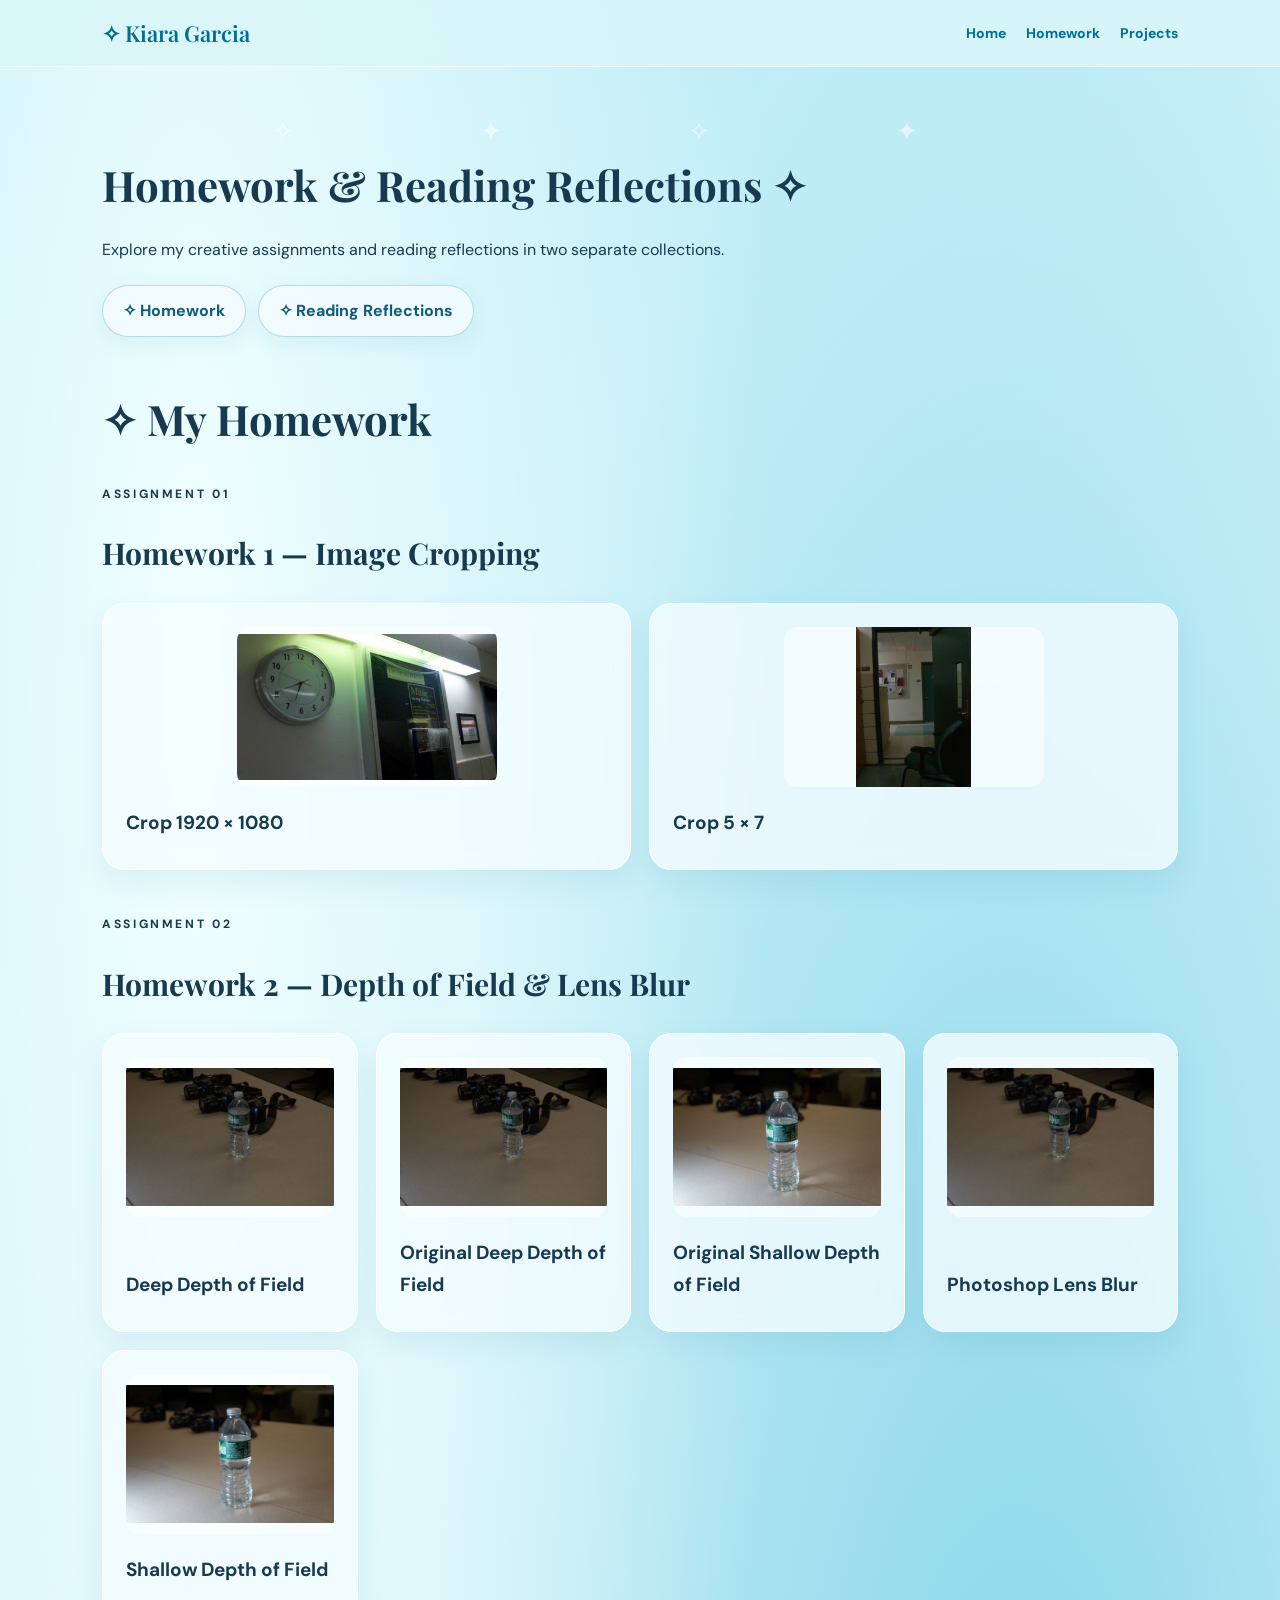
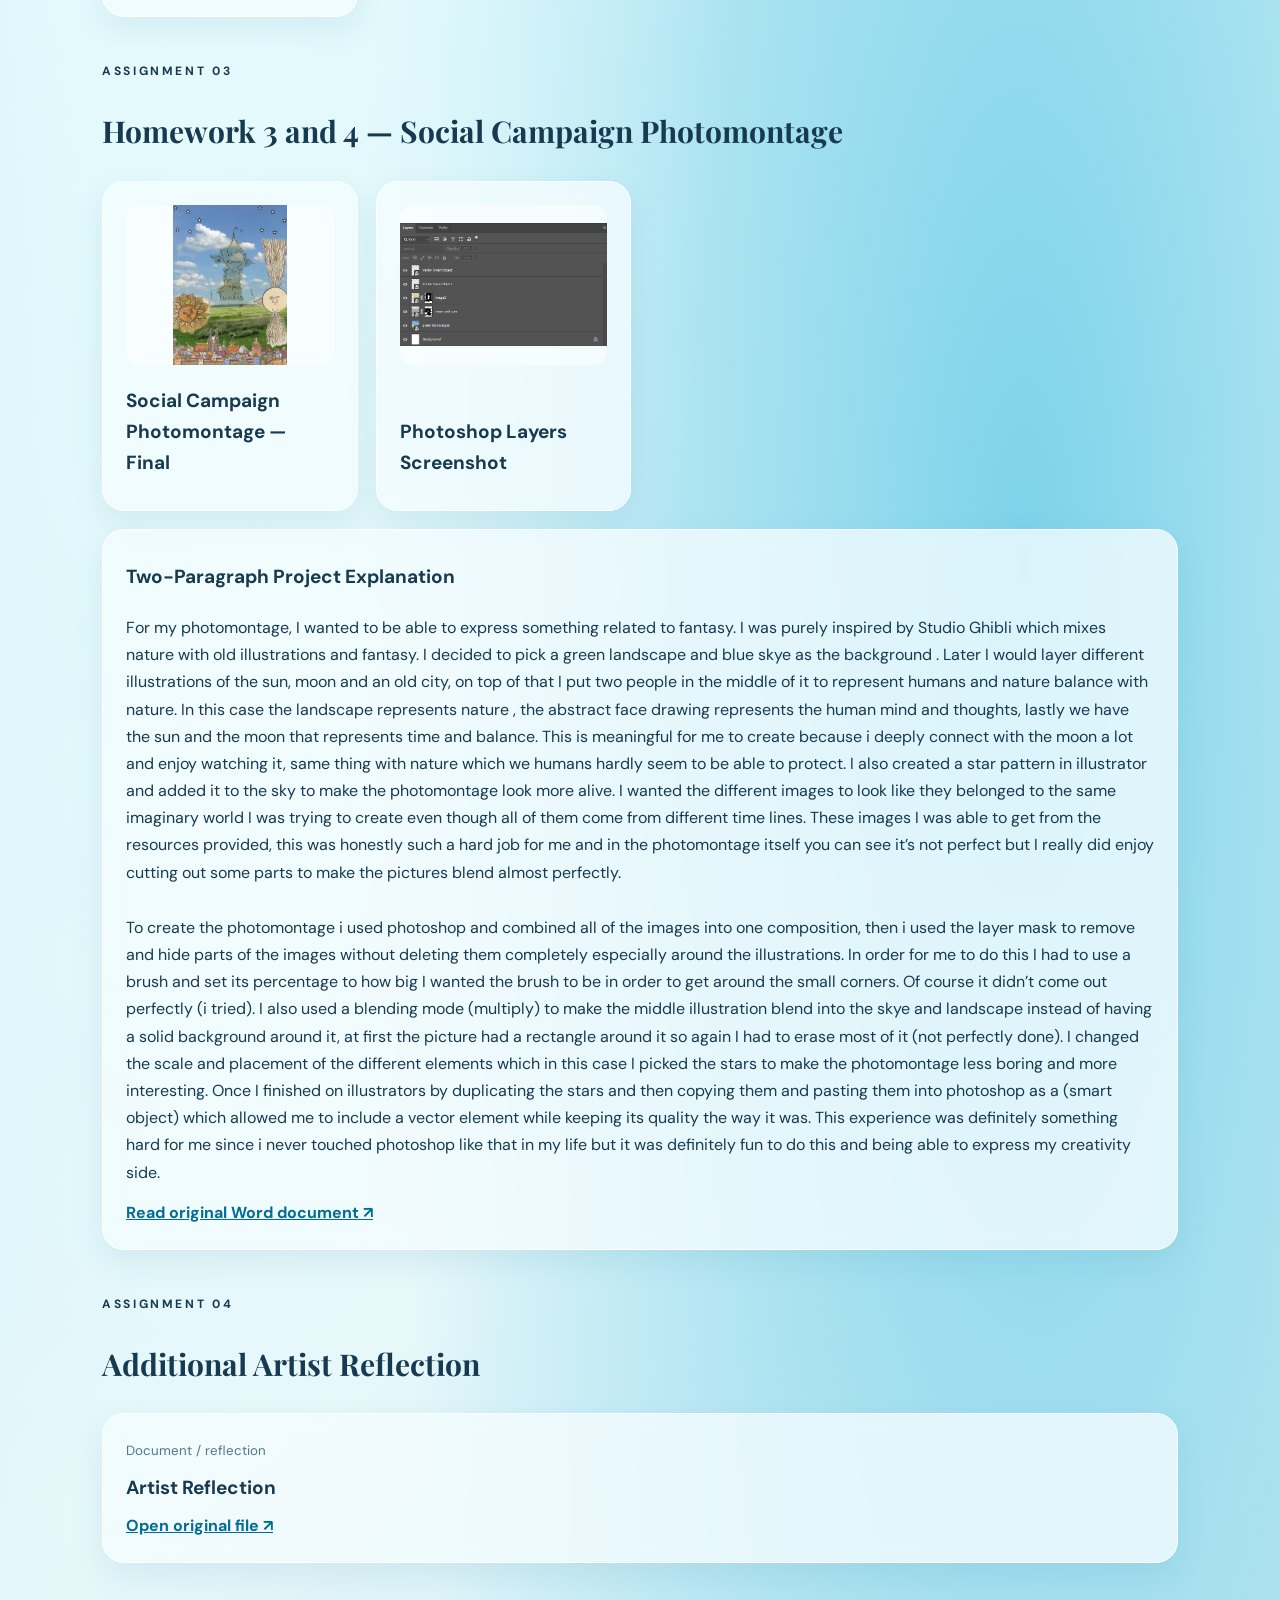
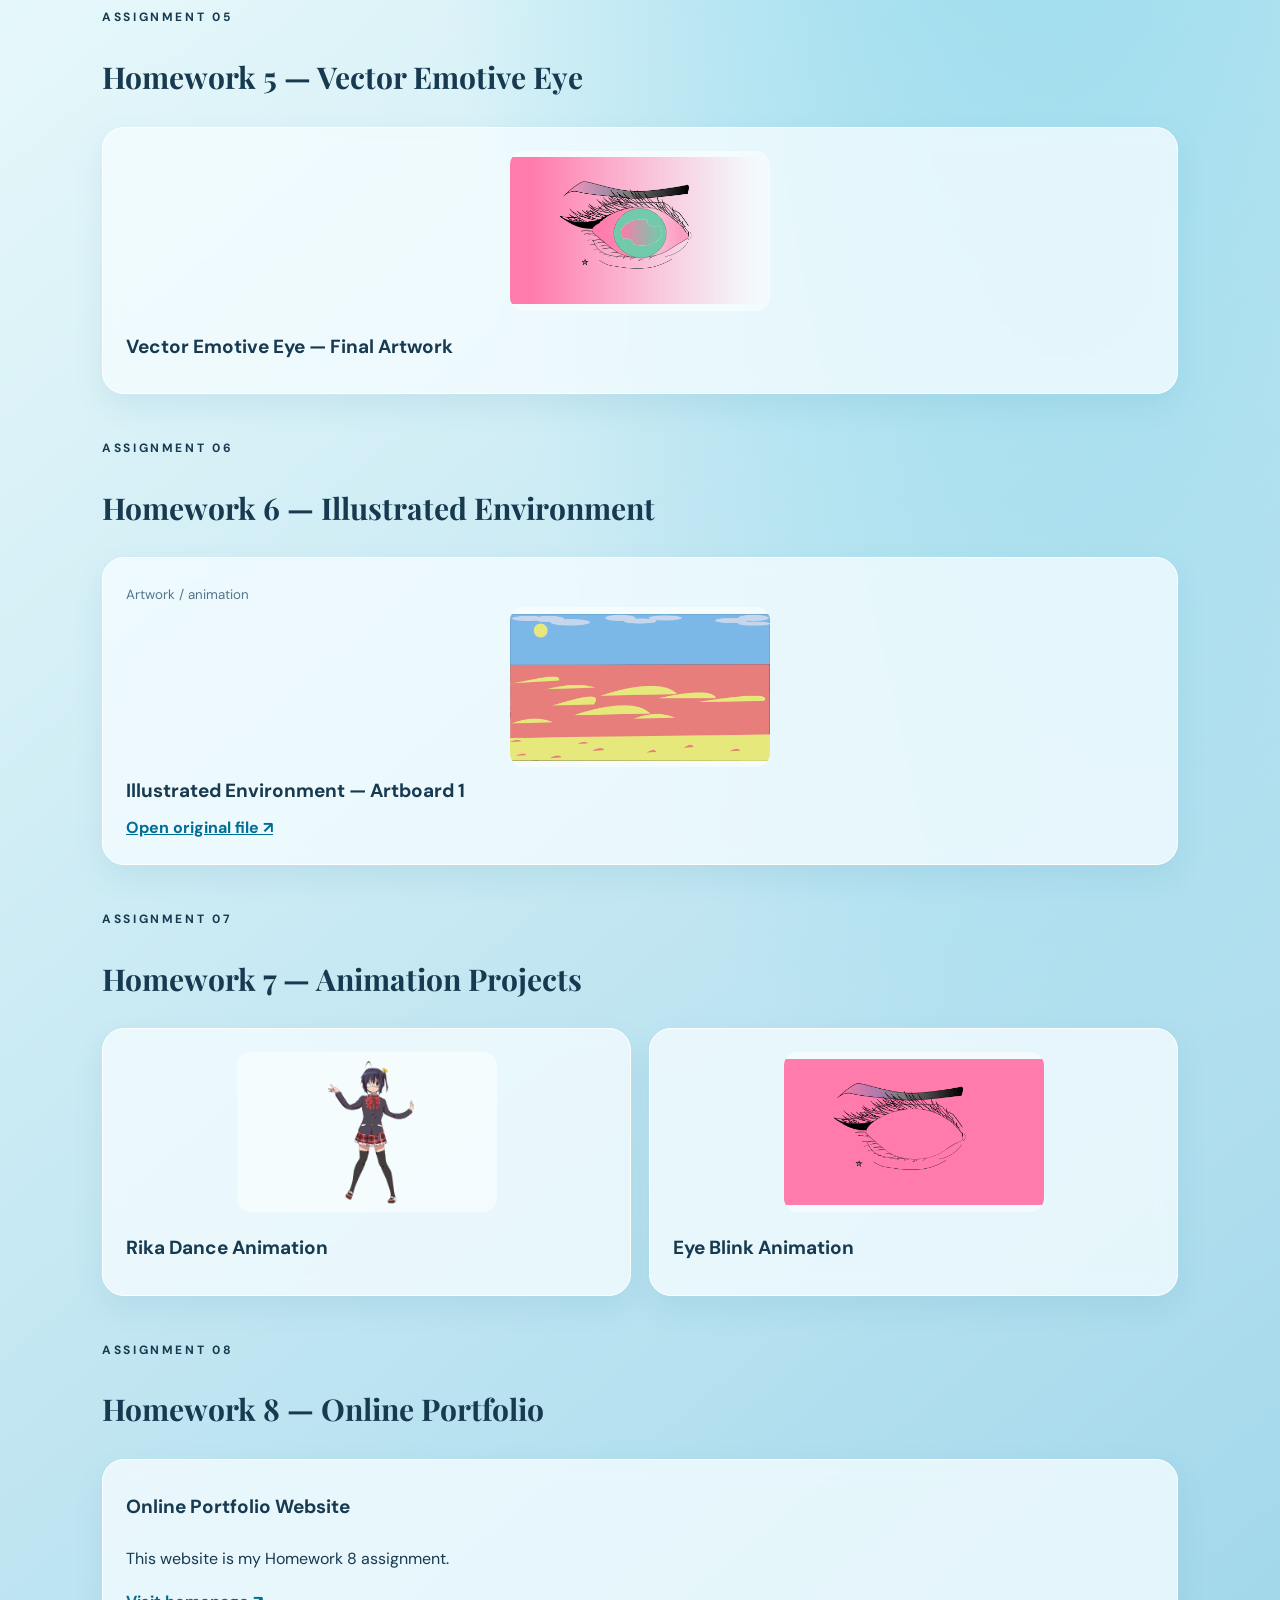
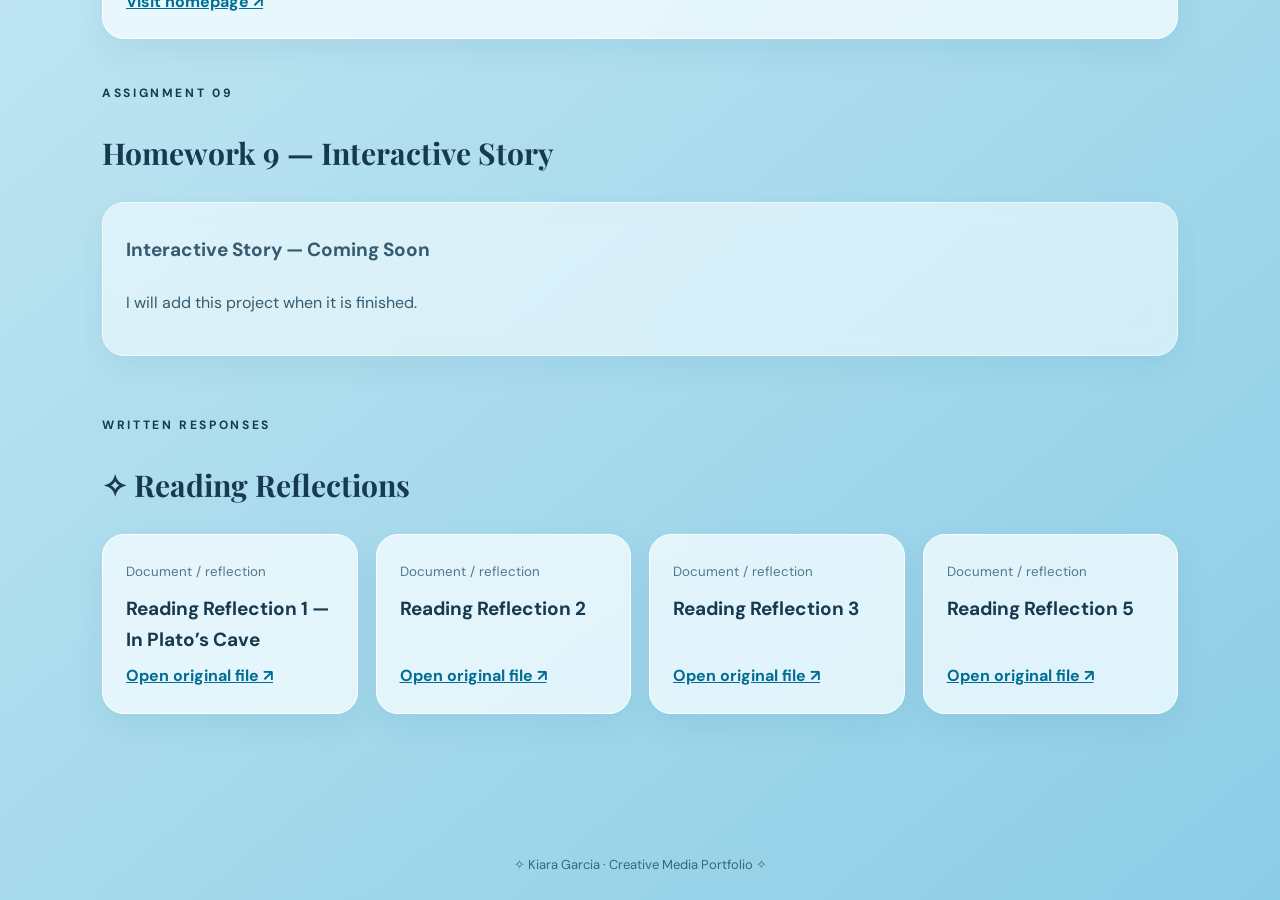
==== commit c9b36310: "Update homework.html" ====
--- a/homework.html
+++ b/homework.html
@@ -1,3 +1,3 @@
 <!DOCTYPE html>
 
-<html lang="en"><head><meta charset="utf-8"/><meta content="width=device-width,initial-scale=1" name="viewport"/><meta content="Kiara Garcia creative media portfolio" name="description"/><title>Homework | Kiara Garcia</title><link href="style.css" rel="stylesheet"/></head><body><header><nav aria-label="Main navigation" class="nav"><a class="brand" href="index.html">✧ Kiara Garcia</a><div class="navlinks"><a href="index.html">Home</a><a href="homework.html">Homework</a><a href="projects.html">Projects</a></div></nav></header><main><h1 class="section-title">Homework &amp; Reading Reflections ✧</h1><p class="intro">Explore my creative assignments and reading reflections in two separate collections.</p><div class="archive-tabs"><a href="#homework-section">✧ Homework</a><a href="#reading-reflections">✧ Reading Reflections</a></div><h2 class="section-title" id="homework-section">✧ My Homework</h2><section class="homework" id="hw1"><div class="eyebrow">Assignment 01</div><h2>Homework 1 — Image Cropping</h2><div class="grid"><article class="file-card"><a class="artwork-link" href="assets/crop 1920x1080 (2).jpg" target="_blank"><img alt="Crop 1920 × 1080" class="artwork-preview" loading="lazy" src="assets/crop 1920x1080 (2).jpg"/></a><h3>Crop 1920 × 1080</h3></article><article class="file-card"><a class="artwork-link" href="assets/crop 5x7.jpg" target="_blank"><img alt="Crop 5 × 7" class="artwork-preview" loading="lazy" src="assets/crop 5x7.jpg"/></a><h3>Crop 5 × 7</h3></article></div></section><section class="homework" id="hw2"><div class="eyebrow">Assignment 02</div><h2>Homework 2 — Depth of Field &amp; Lens Blur</h2><div class="grid"><article class="file-card"><a class="artwork-link" href="assets/deep-depth-of-field.jpg" target="_blank"><img alt="Deep Depth of Field" class="artwork-preview" loading="lazy" src="assets/deep-depth-of-field.jpg"/></a><h3>Deep Depth of Field</h3></article><article class="file-card"><a class="artwork-link" href="assets/original-deep-depth-of-field.jpg" target="_blank"><img alt="Original Deep Depth of Field" class="artwork-preview" loading="lazy" src="assets/original-deep-depth-of-field.jpg"/></a><h3>Original Deep Depth of Field</h3></article><article class="file-card"><a class="artwork-link" href="assets/original-shallow-depth-of-field.jpg" target="_blank"><img alt="Original Shallow Depth of Field" class="artwork-preview" loading="lazy" src="assets/original-shallow-depth-of-field.jpg"/></a><h3>Original Shallow Depth of Field</h3></article><article class="file-card"><a class="artwork-link" href="assets/photoshop_lens_blur.jpg" target="_blank"><img alt="Photoshop Lens Blur" class="artwork-preview" loading="lazy" src="assets/photoshop_lens_blur.jpg"/></a><h3>Photoshop Lens Blur</h3></article><article class="file-card"><a class="artwork-link" href="assets/shallow-dpeth-of-field .jpg" target="_blank"><img alt="Shallow Depth of Field" class="artwork-preview" loading="lazy" src="assets/shallow-dpeth-of-field .jpg"/></a><h3>Shallow Depth of Field</h3></article></div></section><section class="homework" id="hw3"><div class="eyebrow">Assignment 03</div><h2>Homework 3 and 4 — Social Campaign Photomontage</h2><div class="grid"><article class="file-card"><a class="artwork-link" href="assets/Social campaign photomontage final.jpg" target="_blank"><img alt="Social Campaign Photomontage — Final" class="artwork-preview" loading="lazy" src="assets/Social campaign photomontage final.jpg"/></a><h3>Social Campaign Photomontage — Final</h3></article><article class="file-card"><a class="artwork-link" href="assets/layers screenshot.png" target="_blank"><img alt="Photoshop Layers Screenshot" class="artwork-preview" loading="lazy" src="assets/layers screenshot.png"/></a><h3>Photoshop Layers Screenshot</h3></article><article class="file-card project-explanation"><h3>Two-Paragraph Project Explanation</h3><p>For my photomontage, I wanted to be able to express something related to fantasy. I was purely inspired by Studio Ghibli which mixes nature with old illustrations and fantasy. I decided to pick a green landscape and blue skye as the background . Later I would layer different illustrations of the sun, moon and an old city, on top of that I put two people in the middle of it to represent humans and nature balance with nature. In this case the landscape represents nature , the abstract face drawing represents the human mind and thoughts, lastly we have the sun and the moon that represents time and balance. This is meaningful for me to create because i deeply connect with the moon a lot and enjoy watching it, same thing with nature which we humans hardly seem to be able to protect. I also created a star pattern in illustrator and added it to the sky to make the photomontage look more alive. I wanted the different images to look like they belonged to the same imaginary world I was trying to create even though all of them come from different time lines. These images I was able to get from the resources provided, this was honestly such a hard job for me and in the photomontage itself you can see it’s not perfect but I really did enjoy cutting out some parts to make the pictures blend almost perfectly.</p><p>To create the photomontage i used photoshop and combined all of the images into one composition, then i used the layer mask to remove and hide parts of the images without deleting them completely especially around the illustrations. In order for me to do this I had to use a brush and set its percentage to how big I wanted the brush to be in order to get around the small corners. Of course it didn’t come out perfectly (i tried). I also used a blending mode (multiply) to make the middle illustration blend into the skye and landscape instead of having a solid background around it, at first the picture had a rectangle around it so again I had to erase most of it (not perfectly done). I changed the scale and placement of the different elements which in this case I picked the stars to make the photomontage less boring and more interesting. Once I finished on illustrators by duplicating the stars and then copying them and pasting them into photoshop as a (smart object) which allowed me to include a vector element while keeping its quality the way it was. This experience was definitely something hard for me since i never touched photoshop like that in my life but it was definitely fun to do this and being able to express my creativity side.</p><a href="assets/2 paragraph explanation.docx">Read original Word document ↗</a></article></div></section><section class="homework" id="hw4"><div class="eyebrow">Assignment 04</div><h2>Additional Artist Reflection</h2><div class="grid"><article class="file-card"><div><small>Document / reflection</small><h3>Artist Reflection</h3></div><a href="https://brightspace.cuny.edu/d2l/common/viewFile.d2lfile/Database/ODUyNDY3NDk/Kiara%20Garcia%20-%20artist%20reflection.docx?ou=1317471" rel="noopener noreferrer" target="_blank">Open original file ↗</a></article></div></section><section class="homework" id="hw5"><div class="eyebrow">Assignment 05</div><h2>Homework 5 — Vector Emotive Eye</h2><div class="grid"><article class="file-card"><a class="artwork-link" href="assets/Kiara_Garcia_emotive_eye(1).png" target="_blank"><img alt="Vector Emotive Eye — Final Artwork" class="artwork-preview" loading="lazy" src="assets/Kiara_Garcia_emotive_eye(1).png"/></a><h3>Vector Emotive Eye — Final Artwork</h3></article></div></section><section class="homework" id="hw6"><div class="eyebrow">Assignment 06</div><h2>Homework 6 — Illustrated Environment</h2><div class="grid"><article class="file-card"><div><small>Artwork / animation</small><h3>Illustrated Environment — Artboard 1</h3></div><a href="https://brightspace.cuny.edu/d2l/common/viewFile.d2lfile/Database/ODQ3OTg4Nzc/Artboard%201.png?ou=1317471" rel="noopener noreferrer" target="_blank">Open original file ↗</a></article></div></section><section class="homework" id="hw7"><div class="eyebrow">Assignment 07</div><h2>Homework 7 — Animation Projects</h2><div class="grid"><article class="file-card"><a class="artwork-link" href="assets/rika-dance.gif" target="_blank"><img alt="Rika Dance Animation" class="artwork-preview" loading="lazy" src="assets/rika-dance.gif"/></a><h3>Rika Dance Animation</h3></article><article class="file-card"><a class="artwork-link" href="assets/eye_blink_animation.gif" target="_blank"><img alt="Eye Blink Animation" class="artwork-preview" loading="lazy" src="assets/eye_blink_animation.gif"/></a><h3>Eye Blink Animation</h3></article></div></section><section class="homework" id="hw8"><div class="eyebrow">Assignment 08</div><h2>Homework 8 — Online Portfolio</h2><div class="grid"><article class="file-card"><h3>Online Portfolio Website</h3><p>This website is my Homework 8 assignment.</p><a href="index.html">Visit homepage ↗</a></article></div></section><section class="homework" id="hw9"><div class="eyebrow">Assignment 09</div><h2>Homework 9 — Interactive Story</h2><div class="grid"><article class="file-card coming"><h3>Interactive Story — Coming Soon</h3><p>I will add this project when it is finished.</p></article></div></section><section class="homework" id="reading-reflections"><div class="eyebrow">Written responses</div><h2>✧ Reading Reflections</h2><div class="grid"><article class="file-card"><div><small>Document / reflection</small><h3>Reading Reflection 1 — In Plato’s Cave</h3></div><a href="https://brightspace.cuny.edu/d2l/common/viewFile.d2lfile/Database/ODI3NzU4NDE/Kiara%20Garcia%20-%20In%20platos%20cave%20refelction.%20.docx?ou=1317471" rel="noopener noreferrer" target="_blank">Open original file ↗</a></article><article class="file-card"><div><small>Document / reflection</small><h3>Reading Reflection 2</h3></div><a href="https://brightspace.cuny.edu/d2l/common/viewFile.d2lfile/Database/ODM2MDQ4MTQ/Kiara%20Garcia%20-%20reading%20reflection%202.docx?ou=1317471" rel="noopener noreferrer" target="_blank">Open original file ↗</a></article><article class="file-card"><div><small>Document / reflection</small><h3>Reading Reflection 3</h3></div><a href="https://brightspace.cuny.edu/d2l/common/viewFile.d2lfile/Database/ODQzNjU5ODM/Kiara%20Garcia%20-%20reading%20reflection%203.docx?ou=1317471" rel="noopener noreferrer" target="_blank">Open original file ↗</a></article><article class="file-card"><div><small>Document / reflection</small><h3>Reading Reflection 5</h3></div><a href="https://brightspace.cuny.edu/d2l/common/viewFile.d2lfile/Database/ODYzMzk2MzA/Kiara%20Garcia%20-%20reflection%205.docx?ou=1317471" rel="noopener noreferrer" target="_blank">Open original file ↗</a></article></div></section></main><footer class="footer">✧ Kiara Garcia · Creative Media Portfolio ✧</footer></body></html>
+<html lang="en"><head><meta charset="utf-8"/><meta content="width=device-width,initial-scale=1" name="viewport"/><meta content="Kiara Garcia creative media portfolio" name="description"/><title>Homework | Kiara Garcia</title><link href="style.css" rel="stylesheet"/></head><body><header><nav aria-label="Main navigation" class="nav"><a class="brand" href="index.html">✧ Kiara Garcia</a><div class="navlinks"><a href="index.html">Home</a><a href="homework.html">Homework</a><a href="projects.html">Projects</a></div></nav></header><main><h1 class="section-title">Homework &amp; Reading Reflections ✧</h1><p class="intro">Explore my creative assignments and reading reflections in two separate collections.</p><div class="archive-tabs"><a href="#homework-section">✧ Homework</a><a href="#reading-reflections">✧ Reading Reflections</a></div><h2 class="section-title" id="homework-section">✧ My Homework</h2><section class="homework" id="hw1"><div class="eyebrow">Assignment 01</div><h2>Homework 1 — Image Cropping</h2><div class="grid"><article class="file-card"><a class="artwork-link" href="assets/crop 1920x1080 (2).jpg" target="_blank"><img alt="Crop 1920 × 1080" class="artwork-preview" loading="lazy" src="assets/crop 1920x1080 (2).jpg"/></a><h3>Crop 1920 × 1080</h3></article><article class="file-card"><a class="artwork-link" href="assets/crop 5x7.jpg" target="_blank"><img alt="Crop 5 × 7" class="artwork-preview" loading="lazy" src="assets/crop 5x7.jpg"/></a><h3>Crop 5 × 7</h3></article></div></section><section class="homework" id="hw2"><div class="eyebrow">Assignment 02</div><h2>Homework 2 — Depth of Field &amp; Lens Blur</h2><div class="grid"><article class="file-card"><a class="artwork-link" href="assets/deep-depth-of-field.jpg" target="_blank"><img alt="Deep Depth of Field" class="artwork-preview" loading="lazy" src="assets/deep-depth-of-field.jpg"/></a><h3>Deep Depth of Field</h3></article><article class="file-card"><a class="artwork-link" href="assets/original-deep-depth-of-field.jpg" target="_blank"><img alt="Original Deep Depth of Field" class="artwork-preview" loading="lazy" src="assets/original-deep-depth-of-field.jpg"/></a><h3>Original Deep Depth of Field</h3></article><article class="file-card"><a class="artwork-link" href="assets/original-shallow-depth-of-field.jpg" target="_blank"><img alt="Original Shallow Depth of Field" class="artwork-preview" loading="lazy" src="assets/original-shallow-depth-of-field.jpg"/></a><h3>Original Shallow Depth of Field</h3></article><article class="file-card"><a class="artwork-link" href="assets/photoshop_lens_blur.jpg" target="_blank"><img alt="Photoshop Lens Blur" class="artwork-preview" loading="lazy" src="assets/photoshop_lens_blur.jpg"/></a><h3>Photoshop Lens Blur</h3></article><article class="file-card"><a class="artwork-link" href="assets/shallow-dpeth-of-field .jpg" target="_blank"><img alt="Shallow Depth of Field" class="artwork-preview" loading="lazy" src="assets/shallow-dpeth-of-field .jpg"/></a><h3>Shallow Depth of Field</h3></article></div></section><section class="homework" id="hw3"><div class="eyebrow">Assignment 03</div><h2>Homework 3 and 4 — Social Campaign Photomontage</h2><div class="grid"><article class="file-card"><a class="artwork-link" href="assets/Social campaign photomontage final.jpg" target="_blank"><img alt="Social Campaign Photomontage — Final" class="artwork-preview" loading="lazy" src="assets/Social campaign photomontage final.jpg"/></a><h3>Social Campaign Photomontage — Final</h3></article><article class="file-card"><a class="artwork-link" href="assets/layers screenshot.png" target="_blank"><img alt="Photoshop Layers Screenshot" class="artwork-preview" loading="lazy" src="assets/layers screenshot.png"/></a><h3>Photoshop Layers Screenshot</h3></article><article class="file-card project-explanation"><h3>Two-Paragraph Project Explanation</h3><p>For my photomontage, I wanted to be able to express something related to fantasy. I was purely inspired by Studio Ghibli which mixes nature with old illustrations and fantasy. I decided to pick a green landscape and blue skye as the background . Later I would layer different illustrations of the sun, moon and an old city, on top of that I put two people in the middle of it to represent humans and nature balance with nature. In this case the landscape represents nature , the abstract face drawing represents the human mind and thoughts, lastly we have the sun and the moon that represents time and balance. This is meaningful for me to create because i deeply connect with the moon a lot and enjoy watching it, same thing with nature which we humans hardly seem to be able to protect. I also created a star pattern in illustrator and added it to the sky to make the photomontage look more alive. I wanted the different images to look like they belonged to the same imaginary world I was trying to create even though all of them come from different time lines. These images I was able to get from the resources provided, this was honestly such a hard job for me and in the photomontage itself you can see it’s not perfect but I really did enjoy cutting out some parts to make the pictures blend almost perfectly.</p><p>To create the photomontage i used photoshop and combined all of the images into one composition, then i used the layer mask to remove and hide parts of the images without deleting them completely especially around the illustrations. In order for me to do this I had to use a brush and set its percentage to how big I wanted the brush to be in order to get around the small corners. Of course it didn’t come out perfectly (i tried). I also used a blending mode (multiply) to make the middle illustration blend into the skye and landscape instead of having a solid background around it, at first the picture had a rectangle around it so again I had to erase most of it (not perfectly done). I changed the scale and placement of the different elements which in this case I picked the stars to make the photomontage less boring and more interesting. Once I finished on illustrators by duplicating the stars and then copying them and pasting them into photoshop as a (smart object) which allowed me to include a vector element while keeping its quality the way it was. This experience was definitely something hard for me since i never touched photoshop like that in my life but it was definitely fun to do this and being able to express my creativity side.</p><a href="assets/2 paragraph explanation.docx">Read original Word document ↗</a></article></div></section><section class="homework" id="hw4"><div class="eyebrow">Assignment 04</div><h2>Additional Artist Reflection</h2><div class="grid"><article class="file-card"><div><small>Document / reflection</small><h3>Artist Reflection</h3></div><a href="https://brightspace.cuny.edu/d2l/common/viewFile.d2lfile/Database/ODUyNDY3NDk/Kiara%20Garcia%20-%20artist%20reflection.docx?ou=1317471" rel="noopener noreferrer" target="_blank">Open original file ↗</a></article></div></section><section class="homework" id="hw5"><div class="eyebrow">Assignment 05</div><h2>Homework 5 — Vector Emotive Eye</h2><div class="grid"><article class="file-card"><a class="artwork-link" href="assets/Kiara_Garcia_emotive_eye(1).png" target="_blank"><img alt="Vector Emotive Eye — Final Artwork" class="artwork-preview" loading="lazy" src="assets/Kiara_Garcia_emotive_eye(1).png"/></a><h3>Vector Emotive Eye — Final Artwork</h3></article></div></section><section class="homework" id="hw6"><div class="eyebrow">Assignment 06</div><h2>Homework 6 — Illustrated Environment</h2><div class="grid"><article class="file-card"><div><small>Artwork / animation</small><img class="artwork-preview" src="assets/Artboard%201.png" alt="Illustrated Environment — Artboard 1"><h3>Illustrated Environment — Artboard 1</h3></div><a href="https://brightspace.cuny.edu/d2l/common/viewFile.d2lfile/Database/ODQ3OTg4Nzc/Artboard%201.png?ou=1317471" rel="noopener noreferrer" target="_blank">Open original file ↗</a></article></div></section><section class="homework" id="hw7"><div class="eyebrow">Assignment 07</div><h2>Homework 7 — Animation Projects</h2><div class="grid"><article class="file-card"><a class="artwork-link" href="assets/rika-dance.gif" target="_blank"><img alt="Rika Dance Animation" class="artwork-preview" loading="lazy" src="assets/rika-dance.gif"/></a><h3>Rika Dance Animation</h3></article><article class="file-card"><a class="artwork-link" href="assets/eye_blink_animation.gif" target="_blank"><img alt="Eye Blink Animation" class="artwork-preview" loading="lazy" src="assets/eye_blink_animation.gif"/></a><h3>Eye Blink Animation</h3></article></div></section><section class="homework" id="hw8"><div class="eyebrow">Assignment 08</div><h2>Homework 8 — Online Portfolio</h2><div class="grid"><article class="file-card"><h3>Online Portfolio Website</h3><p>This website is my Homework 8 assignment.</p><a href="index.html">Visit homepage ↗</a></article></div></section><section class="homework" id="hw9"><div class="eyebrow">Assignment 09</div><h2>Homework 9 — Interactive Story</h2><div class="grid"><article class="file-card coming"><h3>Interactive Story — Coming Soon</h3><p>I will add this project when it is finished.</p></article></div></section><section class="homework" id="reading-reflections"><div class="eyebrow">Written responses</div><h2>✧ Reading Reflections</h2><div class="grid"><article class="file-card"><div><small>Document / reflection</small><h3>Reading Reflection 1 — In Plato’s Cave</h3></div><a href="https://brightspace.cuny.edu/d2l/common/viewFile.d2lfile/Database/ODI3NzU4NDE/Kiara%20Garcia%20-%20In%20platos%20cave%20refelction.%20.docx?ou=1317471" rel="noopener noreferrer" target="_blank">Open original file ↗</a></article><article class="file-card"><div><small>Document / reflection</small><h3>Reading Reflection 2</h3></div><a href="https://brightspace.cuny.edu/d2l/common/viewFile.d2lfile/Database/ODM2MDQ4MTQ/Kiara%20Garcia%20-%20reading%20reflection%202.docx?ou=1317471" rel="noopener noreferrer" target="_blank">Open original file ↗</a></article><article class="file-card"><div><small>Document / reflection</small><h3>Reading Reflection 3</h3></div><a href="https://brightspace.cuny.edu/d2l/common/viewFile.d2lfile/Database/ODQzNjU5ODM/Kiara%20Garcia%20-%20reading%20reflection%203.docx?ou=1317471" rel="noopener noreferrer" target="_blank">Open original file ↗</a></article><article class="file-card"><div><small>Document / reflection</small><h3>Reading Reflection 5</h3></div><a href="https://brightspace.cuny.edu/d2l/common/viewFile.d2lfile/Database/ODYzMzk2MzA/Kiara%20Garcia%20-%20reflection%205.docx?ou=1317471" rel="noopener noreferrer" target="_blank">Open original file ↗</a></article></div></section></main><footer class="footer">✧ Kiara Garcia · Creative Media Portfolio ✧</footer></body></html>
--- a/style.css
+++ b/style.css
@@ -13,3 +13,8 @@
 
 /* Homework artwork gallery */
 .artwork-link{display:block;width:100%;margin-bottom:12px}.artwork-preview{display:block;width:100%;height:220px;object-fit:contain;border-radius:14px;background:rgba(255,255,255,.5)}.project-explanation{grid-column:1/-1}.project-explanation p{line-height:1.7;margin:14px 0;white-space:normal}.file-card h3{overflow-wrap:anywhere}
+.artwork-preview {
+  max-width: 260px;
+  height: 160px;
+  margin: 0 auto;
+}
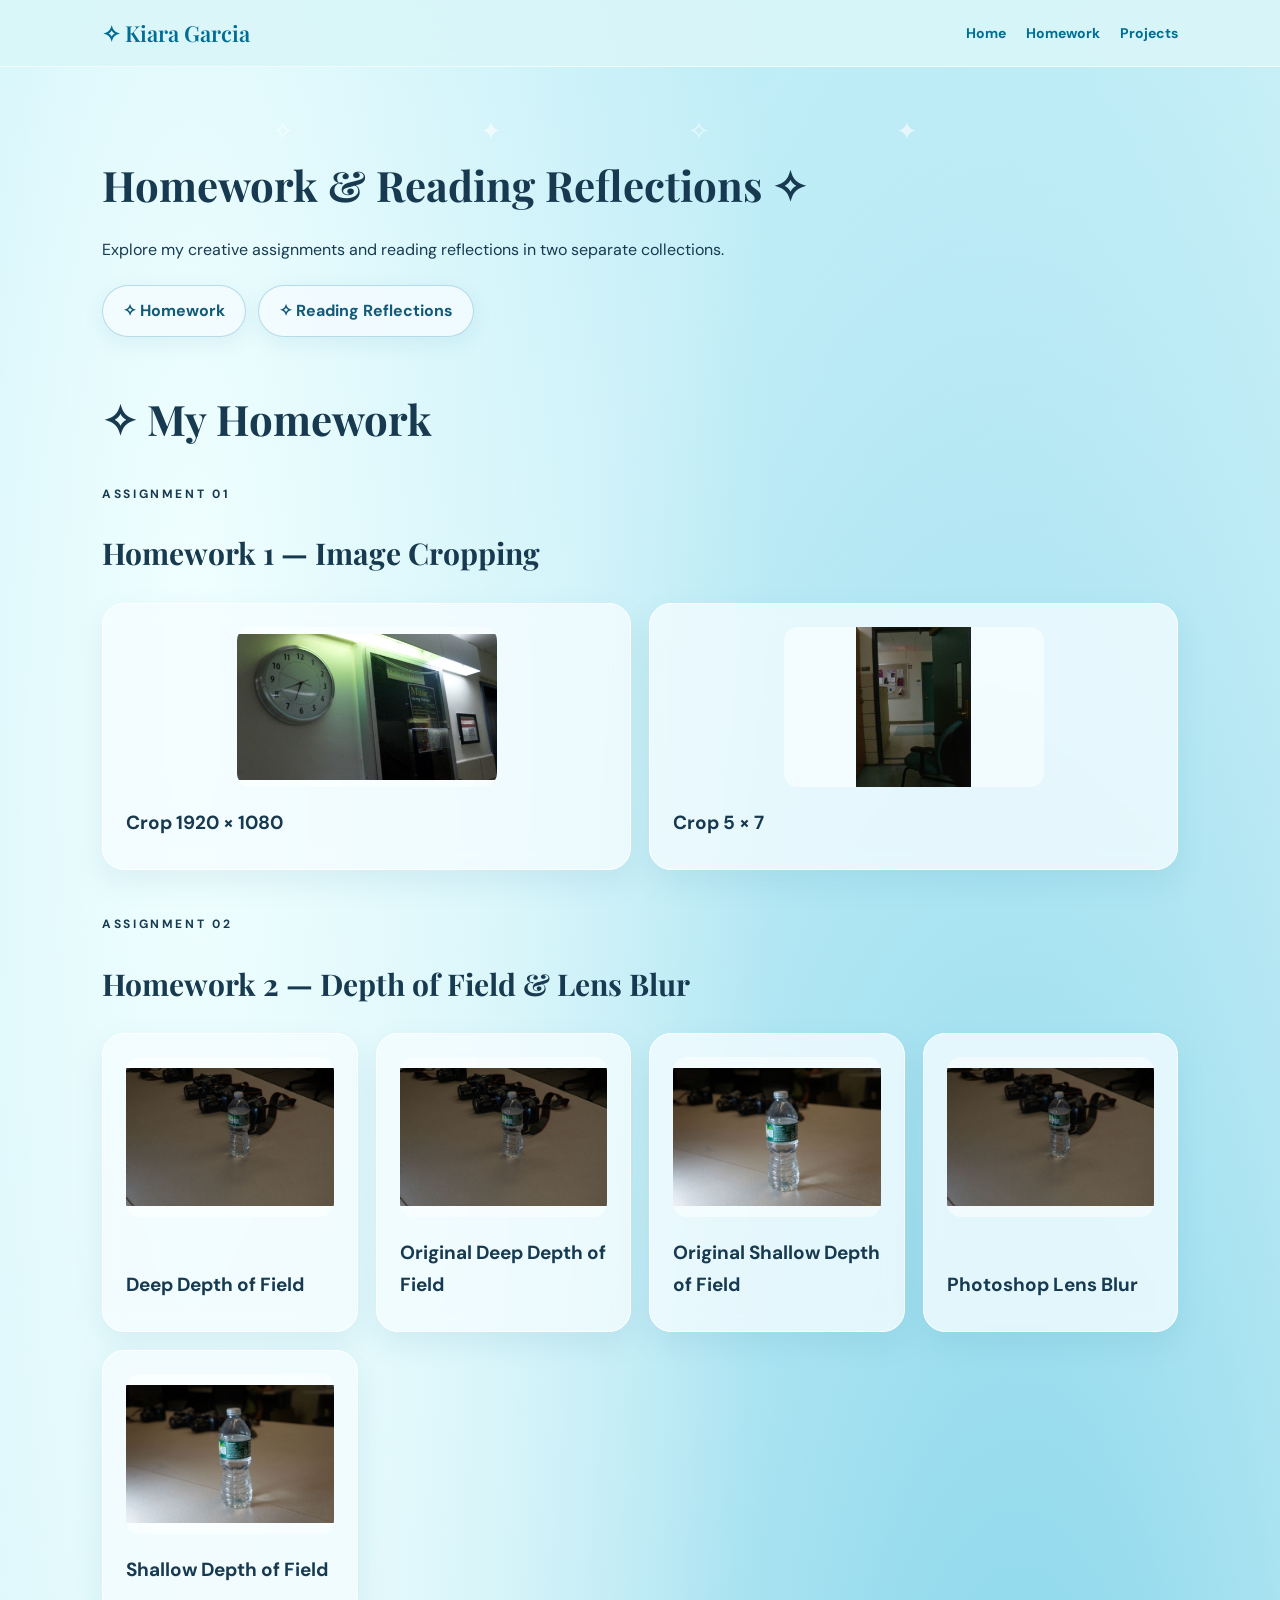
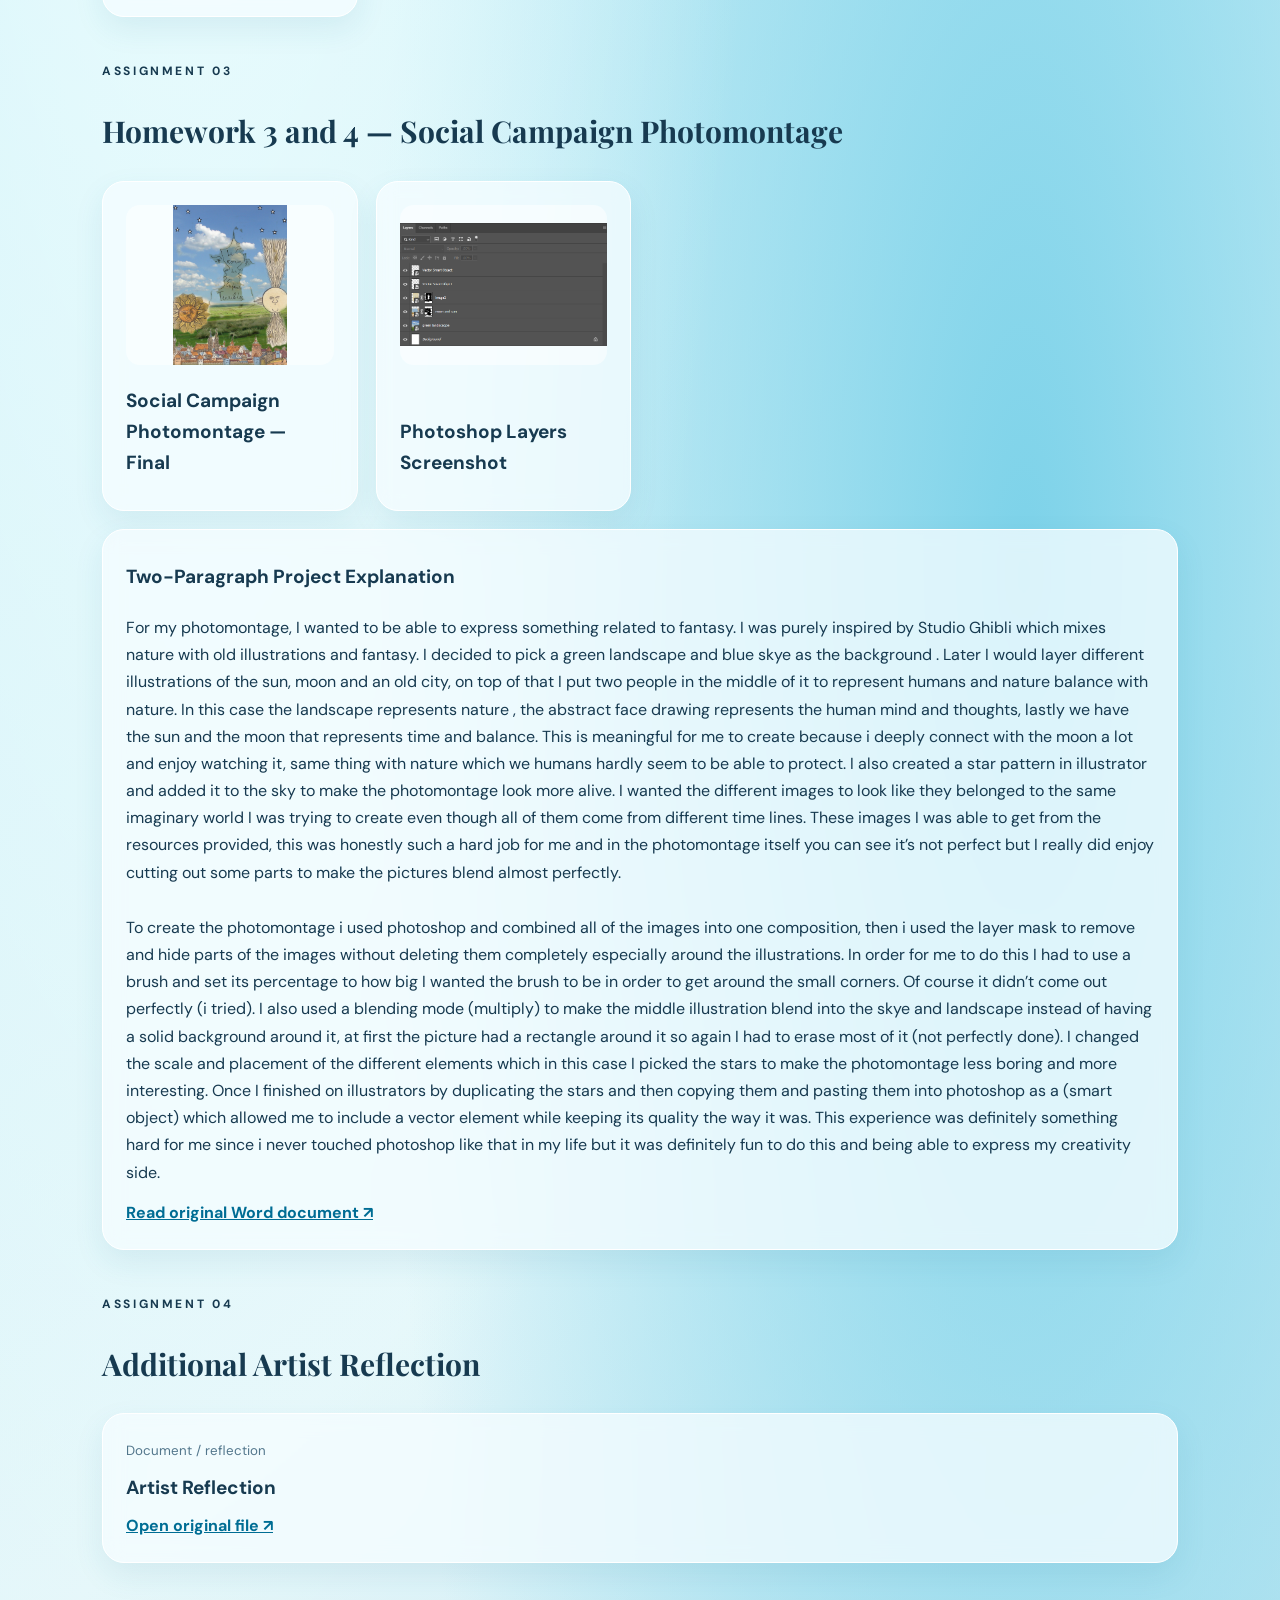
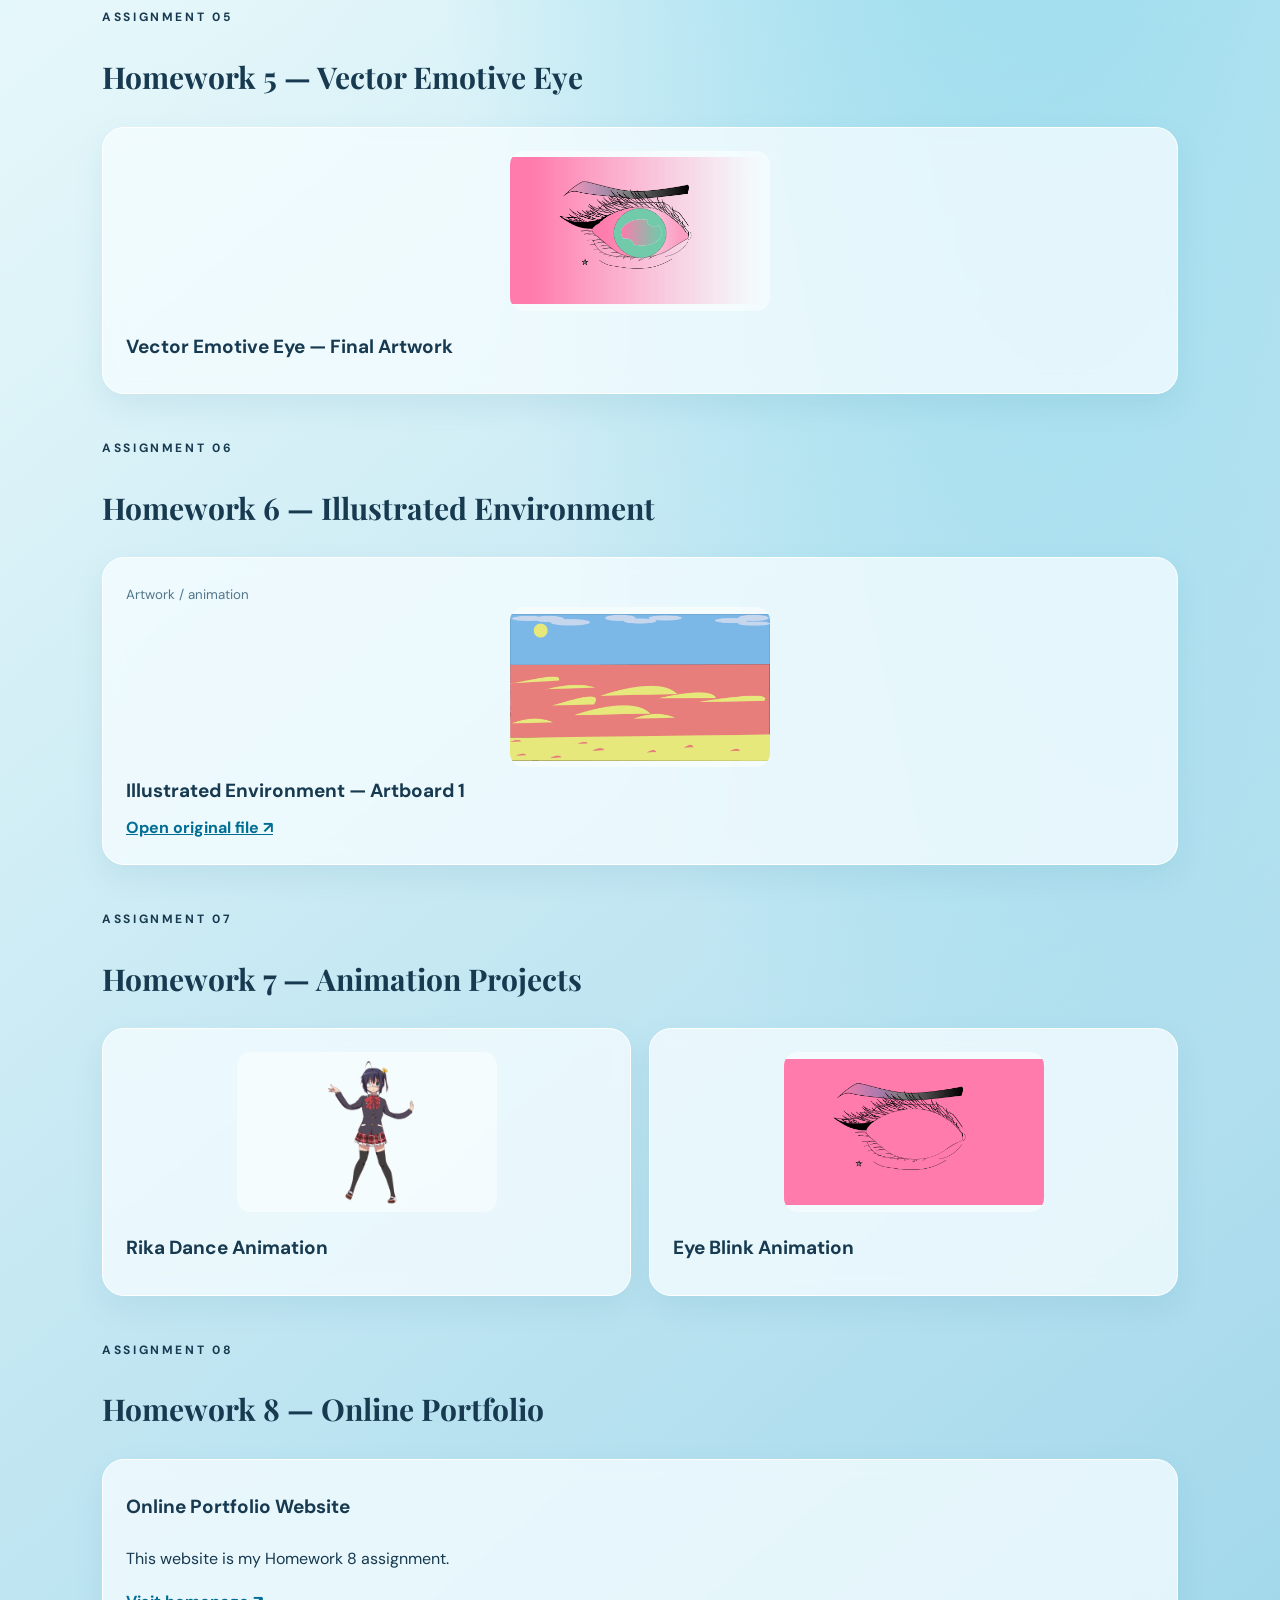
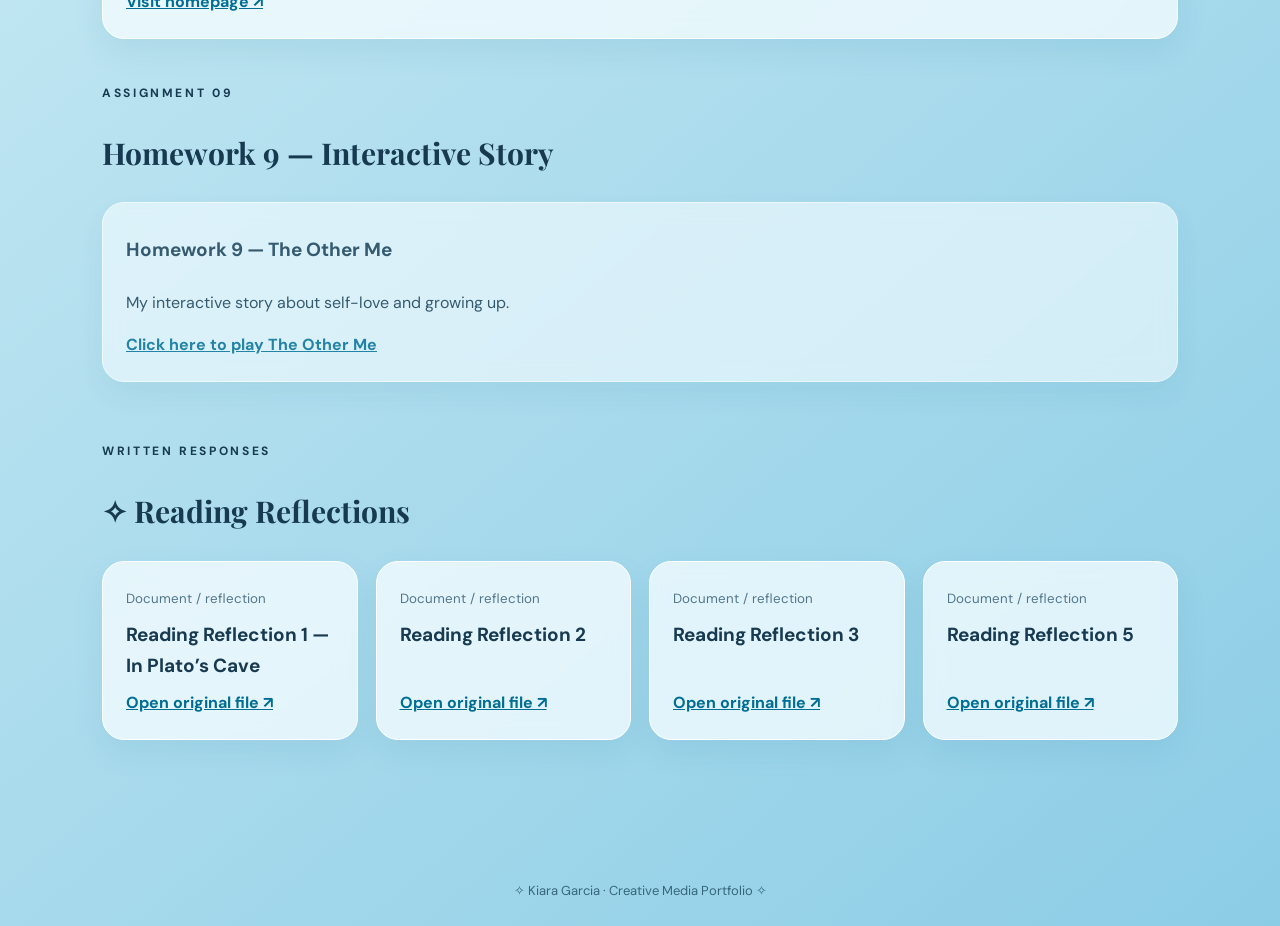
==== commit 11afc497: "Fix HTML formatting and update content" ====
--- a/homework.html
+++ b/homework.html
@@ -1,3 +1,4 @@
 <!DOCTYPE html>
 
-<html lang="en"><head><meta charset="utf-8"/><meta content="width=device-width,initial-scale=1" name="viewport"/><meta content="Kiara Garcia creative media portfolio" name="description"/><title>Homework | Kiara Garcia</title><link href="style.css" rel="stylesheet"/></head><body><header><nav aria-label="Main navigation" class="nav"><a class="brand" href="index.html">✧ Kiara Garcia</a><div class="navlinks"><a href="index.html">Home</a><a href="homework.html">Homework</a><a href="projects.html">Projects</a></div></nav></header><main><h1 class="section-title">Homework &amp; Reading Reflections ✧</h1><p class="intro">Explore my creative assignments and reading reflections in two separate collections.</p><div class="archive-tabs"><a href="#homework-section">✧ Homework</a><a href="#reading-reflections">✧ Reading Reflections</a></div><h2 class="section-title" id="homework-section">✧ My Homework</h2><section class="homework" id="hw1"><div class="eyebrow">Assignment 01</div><h2>Homework 1 — Image Cropping</h2><div class="grid"><article class="file-card"><a class="artwork-link" href="assets/crop 1920x1080 (2).jpg" target="_blank"><img alt="Crop 1920 × 1080" class="artwork-preview" loading="lazy" src="assets/crop 1920x1080 (2).jpg"/></a><h3>Crop 1920 × 1080</h3></article><article class="file-card"><a class="artwork-link" href="assets/crop 5x7.jpg" target="_blank"><img alt="Crop 5 × 7" class="artwork-preview" loading="lazy" src="assets/crop 5x7.jpg"/></a><h3>Crop 5 × 7</h3></article></div></section><section class="homework" id="hw2"><div class="eyebrow">Assignment 02</div><h2>Homework 2 — Depth of Field &amp; Lens Blur</h2><div class="grid"><article class="file-card"><a class="artwork-link" href="assets/deep-depth-of-field.jpg" target="_blank"><img alt="Deep Depth of Field" class="artwork-preview" loading="lazy" src="assets/deep-depth-of-field.jpg"/></a><h3>Deep Depth of Field</h3></article><article class="file-card"><a class="artwork-link" href="assets/original-deep-depth-of-field.jpg" target="_blank"><img alt="Original Deep Depth of Field" class="artwork-preview" loading="lazy" src="assets/original-deep-depth-of-field.jpg"/></a><h3>Original Deep Depth of Field</h3></article><article class="file-card"><a class="artwork-link" href="assets/original-shallow-depth-of-field.jpg" target="_blank"><img alt="Original Shallow Depth of Field" class="artwork-preview" loading="lazy" src="assets/original-shallow-depth-of-field.jpg"/></a><h3>Original Shallow Depth of Field</h3></article><article class="file-card"><a class="artwork-link" href="assets/photoshop_lens_blur.jpg" target="_blank"><img alt="Photoshop Lens Blur" class="artwork-preview" loading="lazy" src="assets/photoshop_lens_blur.jpg"/></a><h3>Photoshop Lens Blur</h3></article><article class="file-card"><a class="artwork-link" href="assets/shallow-dpeth-of-field .jpg" target="_blank"><img alt="Shallow Depth of Field" class="artwork-preview" loading="lazy" src="assets/shallow-dpeth-of-field .jpg"/></a><h3>Shallow Depth of Field</h3></article></div></section><section class="homework" id="hw3"><div class="eyebrow">Assignment 03</div><h2>Homework 3 and 4 — Social Campaign Photomontage</h2><div class="grid"><article class="file-card"><a class="artwork-link" href="assets/Social campaign photomontage final.jpg" target="_blank"><img alt="Social Campaign Photomontage — Final" class="artwork-preview" loading="lazy" src="assets/Social campaign photomontage final.jpg"/></a><h3>Social Campaign Photomontage — Final</h3></article><article class="file-card"><a class="artwork-link" href="assets/layers screenshot.png" target="_blank"><img alt="Photoshop Layers Screenshot" class="artwork-preview" loading="lazy" src="assets/layers screenshot.png"/></a><h3>Photoshop Layers Screenshot</h3></article><article class="file-card project-explanation"><h3>Two-Paragraph Project Explanation</h3><p>For my photomontage, I wanted to be able to express something related to fantasy. I was purely inspired by Studio Ghibli which mixes nature with old illustrations and fantasy. I decided to pick a green landscape and blue skye as the background . Later I would layer different illustrations of the sun, moon and an old city, on top of that I put two people in the middle of it to represent humans and nature balance with nature. In this case the landscape represents nature , the abstract face drawing represents the human mind and thoughts, lastly we have the sun and the moon that represents time and balance. This is meaningful for me to create because i deeply connect with the moon a lot and enjoy watching it, same thing with nature which we humans hardly seem to be able to protect. I also created a star pattern in illustrator and added it to the sky to make the photomontage look more alive. I wanted the different images to look like they belonged to the same imaginary world I was trying to create even though all of them come from different time lines. These images I was able to get from the resources provided, this was honestly such a hard job for me and in the photomontage itself you can see it’s not perfect but I really did enjoy cutting out some parts to make the pictures blend almost perfectly.</p><p>To create the photomontage i used photoshop and combined all of the images into one composition, then i used the layer mask to remove and hide parts of the images without deleting them completely especially around the illustrations. In order for me to do this I had to use a brush and set its percentage to how big I wanted the brush to be in order to get around the small corners. Of course it didn’t come out perfectly (i tried). I also used a blending mode (multiply) to make the middle illustration blend into the skye and landscape instead of having a solid background around it, at first the picture had a rectangle around it so again I had to erase most of it (not perfectly done). I changed the scale and placement of the different elements which in this case I picked the stars to make the photomontage less boring and more interesting. Once I finished on illustrators by duplicating the stars and then copying them and pasting them into photoshop as a (smart object) which allowed me to include a vector element while keeping its quality the way it was. This experience was definitely something hard for me since i never touched photoshop like that in my life but it was definitely fun to do this and being able to express my creativity side.</p><a href="assets/2 paragraph explanation.docx">Read original Word document ↗</a></article></div></section><section class="homework" id="hw4"><div class="eyebrow">Assignment 04</div><h2>Additional Artist Reflection</h2><div class="grid"><article class="file-card"><div><small>Document / reflection</small><h3>Artist Reflection</h3></div><a href="https://brightspace.cuny.edu/d2l/common/viewFile.d2lfile/Database/ODUyNDY3NDk/Kiara%20Garcia%20-%20artist%20reflection.docx?ou=1317471" rel="noopener noreferrer" target="_blank">Open original file ↗</a></article></div></section><section class="homework" id="hw5"><div class="eyebrow">Assignment 05</div><h2>Homework 5 — Vector Emotive Eye</h2><div class="grid"><article class="file-card"><a class="artwork-link" href="assets/Kiara_Garcia_emotive_eye(1).png" target="_blank"><img alt="Vector Emotive Eye — Final Artwork" class="artwork-preview" loading="lazy" src="assets/Kiara_Garcia_emotive_eye(1).png"/></a><h3>Vector Emotive Eye — Final Artwork</h3></article></div></section><section class="homework" id="hw6"><div class="eyebrow">Assignment 06</div><h2>Homework 6 — Illustrated Environment</h2><div class="grid"><article class="file-card"><div><small>Artwork / animation</small><img class="artwork-preview" src="assets/Artboard%201.png" alt="Illustrated Environment — Artboard 1"><h3>Illustrated Environment — Artboard 1</h3></div><a href="https://brightspace.cuny.edu/d2l/common/viewFile.d2lfile/Database/ODQ3OTg4Nzc/Artboard%201.png?ou=1317471" rel="noopener noreferrer" target="_blank">Open original file ↗</a></article></div></section><section class="homework" id="hw7"><div class="eyebrow">Assignment 07</div><h2>Homework 7 — Animation Projects</h2><div class="grid"><article class="file-card"><a class="artwork-link" href="assets/rika-dance.gif" target="_blank"><img alt="Rika Dance Animation" class="artwork-preview" loading="lazy" src="assets/rika-dance.gif"/></a><h3>Rika Dance Animation</h3></article><article class="file-card"><a class="artwork-link" href="assets/eye_blink_animation.gif" target="_blank"><img alt="Eye Blink Animation" class="artwork-preview" loading="lazy" src="assets/eye_blink_animation.gif"/></a><h3>Eye Blink Animation</h3></article></div></section><section class="homework" id="hw8"><div class="eyebrow">Assignment 08</div><h2>Homework 8 — Online Portfolio</h2><div class="grid"><article class="file-card"><h3>Online Portfolio Website</h3><p>This website is my Homework 8 assignment.</p><a href="index.html">Visit homepage ↗</a></article></div></section><section class="homework" id="hw9"><div class="eyebrow">Assignment 09</div><h2>Homework 9 — Interactive Story</h2><div class="grid"><article class="file-card coming"><h3>Interactive Story — Coming Soon</h3><p>I will add this project when it is finished.</p></article></div></section><section class="homework" id="reading-reflections"><div class="eyebrow">Written responses</div><h2>✧ Reading Reflections</h2><div class="grid"><article class="file-card"><div><small>Document / reflection</small><h3>Reading Reflection 1 — In Plato’s Cave</h3></div><a href="https://brightspace.cuny.edu/d2l/common/viewFile.d2lfile/Database/ODI3NzU4NDE/Kiara%20Garcia%20-%20In%20platos%20cave%20refelction.%20.docx?ou=1317471" rel="noopener noreferrer" target="_blank">Open original file ↗</a></article><article class="file-card"><div><small>Document / reflection</small><h3>Reading Reflection 2</h3></div><a href="https://brightspace.cuny.edu/d2l/common/viewFile.d2lfile/Database/ODM2MDQ4MTQ/Kiara%20Garcia%20-%20reading%20reflection%202.docx?ou=1317471" rel="noopener noreferrer" target="_blank">Open original file ↗</a></article><article class="file-card"><div><small>Document / reflection</small><h3>Reading Reflection 3</h3></div><a href="https://brightspace.cuny.edu/d2l/common/viewFile.d2lfile/Database/ODQzNjU5ODM/Kiara%20Garcia%20-%20reading%20reflection%203.docx?ou=1317471" rel="noopener noreferrer" target="_blank">Open original file ↗</a></article><article class="file-card"><div><small>Document / reflection</small><h3>Reading Reflection 5</h3></div><a href="https://brightspace.cuny.edu/d2l/common/viewFile.d2lfile/Database/ODYzMzk2MzA/Kiara%20Garcia%20-%20reflection%205.docx?ou=1317471" rel="noopener noreferrer" target="_blank">Open original file ↗</a></article></div></section></main><footer class="footer">✧ Kiara Garcia · Creative Media Portfolio ✧</footer></body></html>
+<html lang="en"><head><meta charset="utf-8"/><meta content="width=device-width,initial-scale=1" name="viewport"/><meta content="Kiara Garcia creative media portfolio" name="description"/><title>Homework | Kiara Garcia</title><link href="style.css" rel="stylesheet"/></head><body><header><nav aria-label="Main navigation" class="nav"><a class="brand" href="index.html">✧ Kiara Garcia</a><div class="navlinks"><a href="index.html">Home</a><a href="homework.html">Homework</a><a href="projects.html">Projects</a></div></nav></header><main><h1 class="section-title">Homework &amp; Reading Reflections ✧</h1><p class="intro">Explore my creative assignments and reading reflections in two separate collections.</p><div class="archive-tabs"><a href="#homework-section">✧ Homework</a><a href="#reading-reflections">✧ Reading Reflections</a></div><h2 class="section-title" id="homework-section">✧ My Homework</h2><section class="homework" id="hw1"><div class="eyebrow">Assignment 01</div><h2>Homework 1 — Image Cropping</h2><div class="grid"><article class="file-card"><a class="artwork-link" href="assets/crop 1920x1080 (2).jpg" target="_blank"><img alt="Crop 1920 × 1080" class="artwork-preview" loading="lazy" src="assets/crop 1920x1080 (2).jpg"/></a><h3>Crop 1920 × 1080</h3></article><article class="file-card"><a class="artwork-link" href="assets/crop 5x7.jpg" target="_blank"><img alt="Crop 5 × 7" class="artwork-preview" loading="lazy" src="assets/crop 5x7.jpg"/></a><h3>Crop 5 × 7</h3></article></div></section><section class="homework" id="hw2"><div class="eyebrow">Assignment 02</div><h2>Homework 2 — Depth of Field &amp; Lens Blur</h2><div class="grid"><article class="file-card"><a class="artwork-link" href="assets/deep-depth-of-field.jpg" target="_blank"><img alt="Deep Depth of Field" class="artwork-preview" loading="lazy" src="assets/deep-depth-of-field.jpg"/></a><h3>Deep Depth of Field</h3></article><article class="file-card"><a class="artwork-link" href="assets/original-deep-depth-of-field.jpg" target="_blank"><img alt="Original Deep Depth of Field" class="artwork-preview" loading="lazy" src="assets/original-deep-depth-of-field.jpg"/></a><h3>Original Deep Depth of Field</h3></article><article class="file-card"><a class="artwork-link" href="assets/original-shallow-depth-of-field.jpg" target="_blank"><img alt="Original Shallow Depth of Field" class="artwork-preview" loading="lazy" src="assets/original-shallow-depth-of-field.jpg"/></a><h3>Original Shallow Depth of Field</h3></article><article class="file-card"><a class="artwork-link" href="assets/photoshop_lens_blur.jpg" target="_blank"><img alt="Photoshop Lens Blur" class="artwork-preview" loading="lazy" src="assets/photoshop_lens_blur.jpg"/></a><h3>Photoshop Lens Blur</h3></article><article class="file-card"><a class="artwork-link" href="assets/shallow-dpeth-of-field .jpg" target="_blank"><img alt="Shallow Depth of Field" class="artwork-preview" loading="lazy" src="assets/shallow-dpeth-of-field .jpg"/></a><h3>Shallow Depth of Field</h3></article></div></section><section class="homework" id="hw3"><div class="eyebrow">Assignment 03</div><h2>Homework 3 and 4 — Social Campaign Photomontage</h2><div class="grid"><article class="file-card"><a class="artwork-link" href="assets/Social campaign photomontage final.jpg" target="_blank"><img alt="Social Campaign Photomontage — Final" class="artwork-preview" loading="lazy" src="assets/Social campaign photomontage final.jpg"/></a><h3>Social Campaign Photomontage — Final</h3></article><article class="file-card"><a class="artwork-link" href="assets/layers screenshot.png" target="_blank"><img alt="Photoshop Layers Screenshot" class="artwork-preview" loading="lazy" src="assets/layers screenshot.png"/></a><h3>Photoshop Layers Screenshot</h3></article><article class="file-card project-explanation"><h3>Two-Paragraph Project Explanation</h3><p>For my photomontage, I wanted to be able to express something related to fantasy. I was purely inspired by Studio Ghibli which mixes nature with old illustrations and fantasy. I decided to pick a green landscape and blue skye as the background . Later I would layer different illustrations of the sun, moon and an old city, on top of that I put two people in the middle of it to represent humans and nature balance with nature. In this case the landscape represents nature , the abstract face drawing represents the human mind and thoughts, lastly we have the sun and the moon that represents time and balance. This is meaningful for me to create because i deeply connect with the moon a lot and enjoy watching it, same thing with nature which we humans hardly seem to be able to protect. I also created a star pattern in illustrator and added it to the sky to make the photomontage look more alive. I wanted the different images to look like they belonged to the same imaginary world I was trying to create even though all of them come from different time lines. These images I was able to get from the resources provided, this was honestly such a hard job for me and in the photomontage itself you can see it’s not perfect but I really did enjoy cutting out some parts to make the pictures blend almost perfectly.</p><p>To create the photomontage i used photoshop and combined all of the images into one composition, then i used the layer mask to remove and hide parts of the images without deleting them completely especially around the illustrations. In order for me to do this I had to use a brush and set its percentage to how big I wanted the brush to be in order to get around the small corners. Of course it didn’t come out perfectly (i tried). I also used a blending mode (multiply) to make the middle illustration blend into the skye and landscape instead of having a solid background around it, at first the picture had a rectangle around it so again I had to erase most of it (not perfectly done). I changed the scale and placement of the different elements which in this case I picked the stars to make the photomontage less boring and more interesting. Once I finished on illustrators by duplicating the stars and then copying them and pasting them into photoshop as a (smart object) which allowed me to include a vector element while keeping its quality the way it was. This experience was definitely something hard for me since i never touched photoshop like that in my life but it was definitely fun to do this and being able to express my creativity side.</p><a href="assets/2 paragraph explanation.docx">Read original Word document ↗</a></article></div></section><section class="homework" id="hw4"><div class="eyebrow">Assignment 04</div><h2>Additional Artist Reflection</h2><div class="grid"><article class="file-card"><div><small>Document / reflection</small><h3>Artist Reflection</h3></div><a href="https://brightspace.cuny.edu/d2l/common/viewFile.d2lfile/Database/ODUyNDY3NDk/Kiara%20Garcia%20-%20artist%20reflection.docx?ou=1317471" rel="noopener noreferrer" target="_blank">Open original file ↗</a></article></div></section><section class="homework" id="hw5"><div class="eyebrow">Assignment 05</div><h2>Homework 5 — Vector Emotive Eye</h2><div class="grid"><article class="file-card"><a class="artwork-link" href="assets/Kiara_Garcia_emotive_eye(1).png" target="_blank"><img alt="Vector Emotive Eye — Final Artwork" class="artwork-preview" loading="lazy" src="assets/Kiara_Garcia_emotive_eye(1).png"/></a><h3>Vector Emotive Eye — Final Artwork</h3></article></div></section><section class="homework" id="hw6"><div class="eyebrow">Assignment 06</div><h2>Homework 6 — Illustrated Environment</h2><div class="grid"><article class="file-card"><div><small>Artwork / animation</small><img class="artwork-preview" src="assets/Artboard%201.png" alt="Illustrated Environment — Artboard 1"><h3>Illustrated Environment — Artboard 1</h3></div><a href="https://brightspace.cuny.edu/d2l/common/viewFile.d2lfile/Database/ODQ3OTg4Nzc/Artboard%201.png?ou=1317471" rel="noopener noreferrer" target="_blank">Open original file ↗</a></article></div></section><section class="homework" id="hw7"><div class="eyebrow">Assignment 07</div><h2>Homework 7 — Animation Projects</h2><div class="grid"><article class="file-card"><a class="artwork-link" href="assets/rika-dance.gif" target="_blank"><img alt="Rika Dance Animation" class="artwork-preview" loading="lazy" src="assets/rika-dance.gif"/></a><h3>Rika Dance Animation</h3></article><article class="file-card"><a class="artwork-link" href="assets/eye_blink_animation.gif" target="_blank"><img alt="Eye Blink Animation" class="artwork-preview" loading="lazy" src="assets/eye_blink_animation.gif"/></a><h3>Eye Blink Animation</h3></article></div></section><section class="homework" id="hw8"><div class="eyebrow">Assignment 08</div><h2>Homework 8 — Online Portfolio</h2><div class="grid"><article class="file-card"><h3>Online Portfolio Website</h3><p>This website is my Homework 8 assignment.</p><a href="index.html">Visit homepage ↗</a></article></div></section><section class="homework" id="hw9"><div class="eyebrow">Assignment 09</div><h2>Homework 9 — Interactive Story</h2><div class="grid"><article class="file-card coming"><h3>Homework 9 — The Other Me</h3><p>My interactive story about self-love and growing up.</p>
+<a href="homework%209/index.html">Click here to play The Other Me</a></article></div></section><section class="homework" id="reading-reflections"><div class="eyebrow">Written responses</div><h2>✧ Reading Reflections</h2><div class="grid"><article class="file-card"><div><small>Document / reflection</small><h3>Reading Reflection 1 — In Plato’s Cave</h3></div><a href="https://brightspace.cuny.edu/d2l/common/viewFile.d2lfile/Database/ODI3NzU4NDE/Kiara%20Garcia%20-%20In%20platos%20cave%20refelction.%20.docx?ou=1317471" rel="noopener noreferrer" target="_blank">Open original file ↗</a></article><article class="file-card"><div><small>Document / reflection</small><h3>Reading Reflection 2</h3></div><a href="https://brightspace.cuny.edu/d2l/common/viewFile.d2lfile/Database/ODM2MDQ4MTQ/Kiara%20Garcia%20-%20reading%20reflection%202.docx?ou=1317471" rel="noopener noreferrer" target="_blank">Open original file ↗</a></article><article class="file-card"><div><small>Document / reflection</small><h3>Reading Reflection 3</h3></div><a href="https://brightspace.cuny.edu/d2l/common/viewFile.d2lfile/Database/ODQzNjU5ODM/Kiara%20Garcia%20-%20reading%20reflection%203.docx?ou=1317471" rel="noopener noreferrer" target="_blank">Open original file ↗</a></article><article class="file-card"><div><small>Document / reflection</small><h3>Reading Reflection 5</h3></div><a href="https://brightspace.cuny.edu/d2l/common/viewFile.d2lfile/Database/ODYzMzk2MzA/Kiara%20Garcia%20-%20reflection%205.docx?ou=1317471" rel="noopener noreferrer" target="_blank">Open original file ↗</a></article></div></section></main><footer class="footer">✧ Kiara Garcia · Creative Media Portfolio ✧</footer></body></html>
